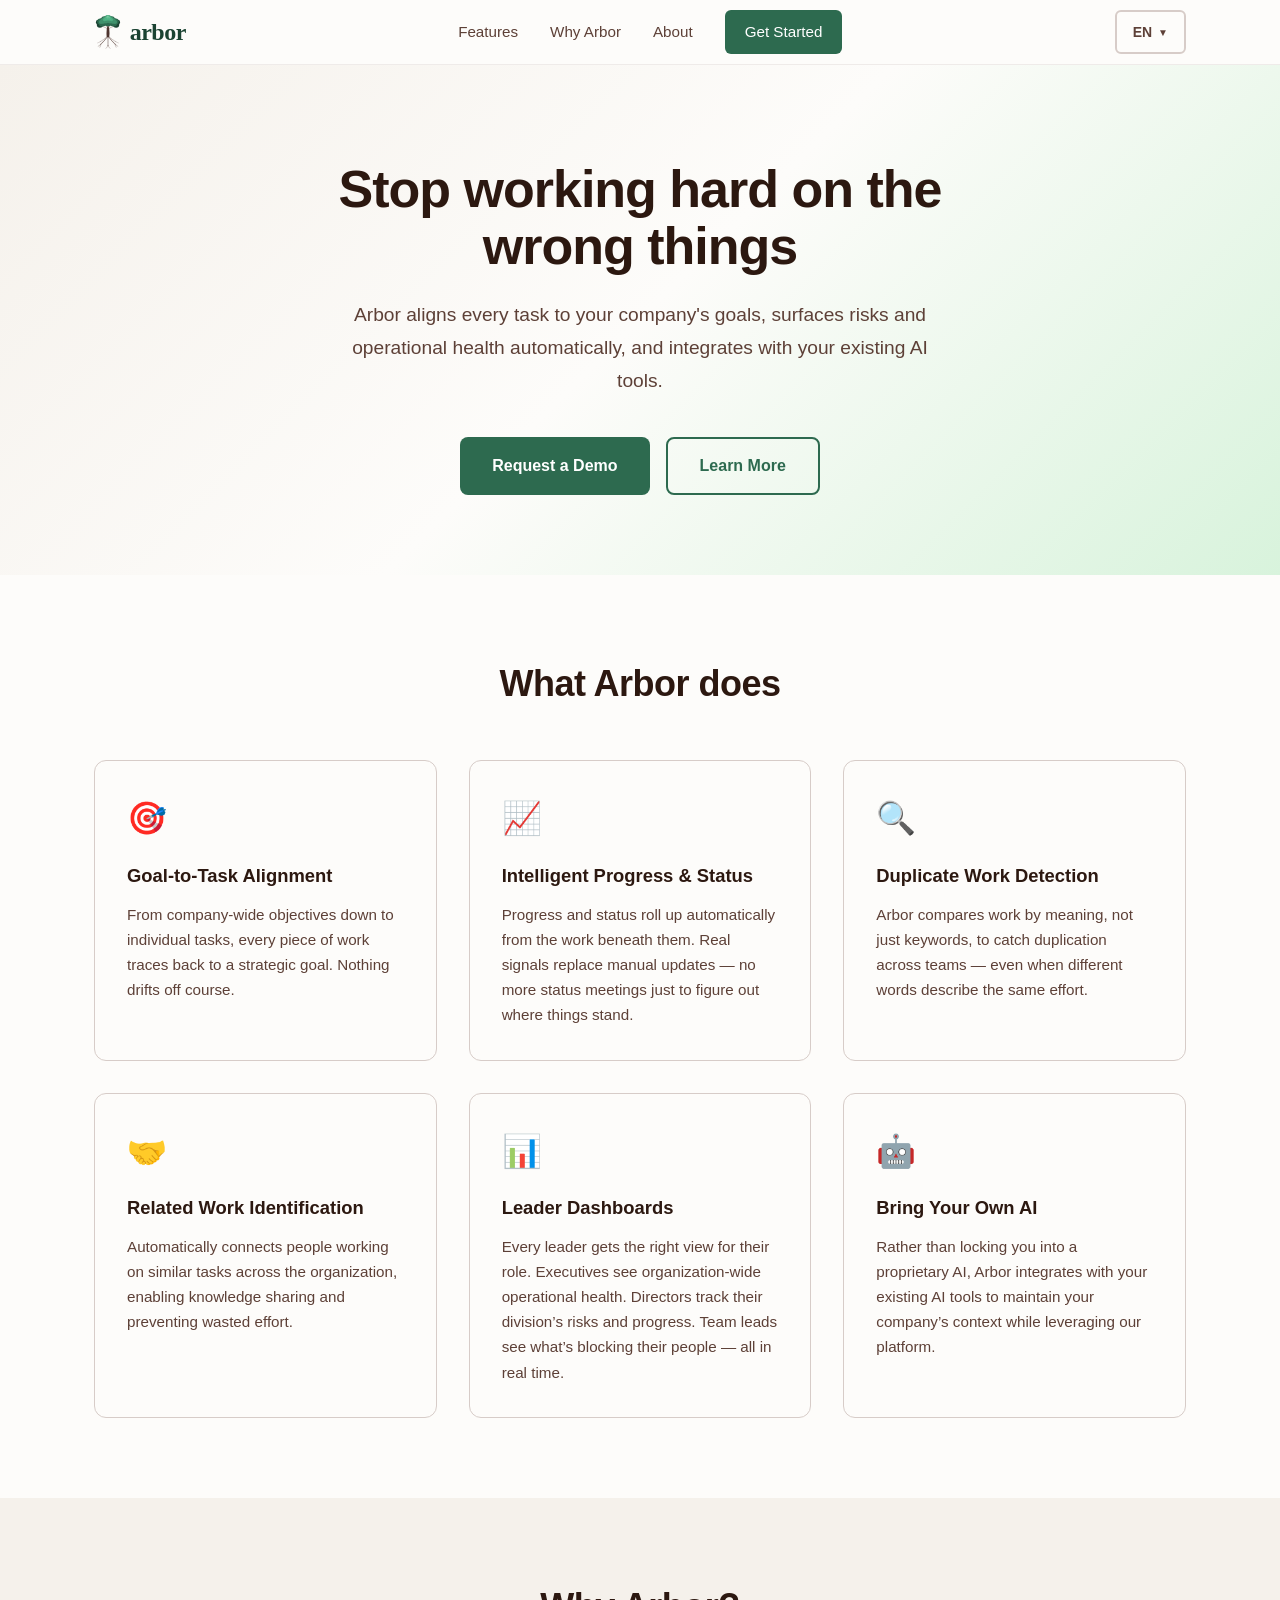
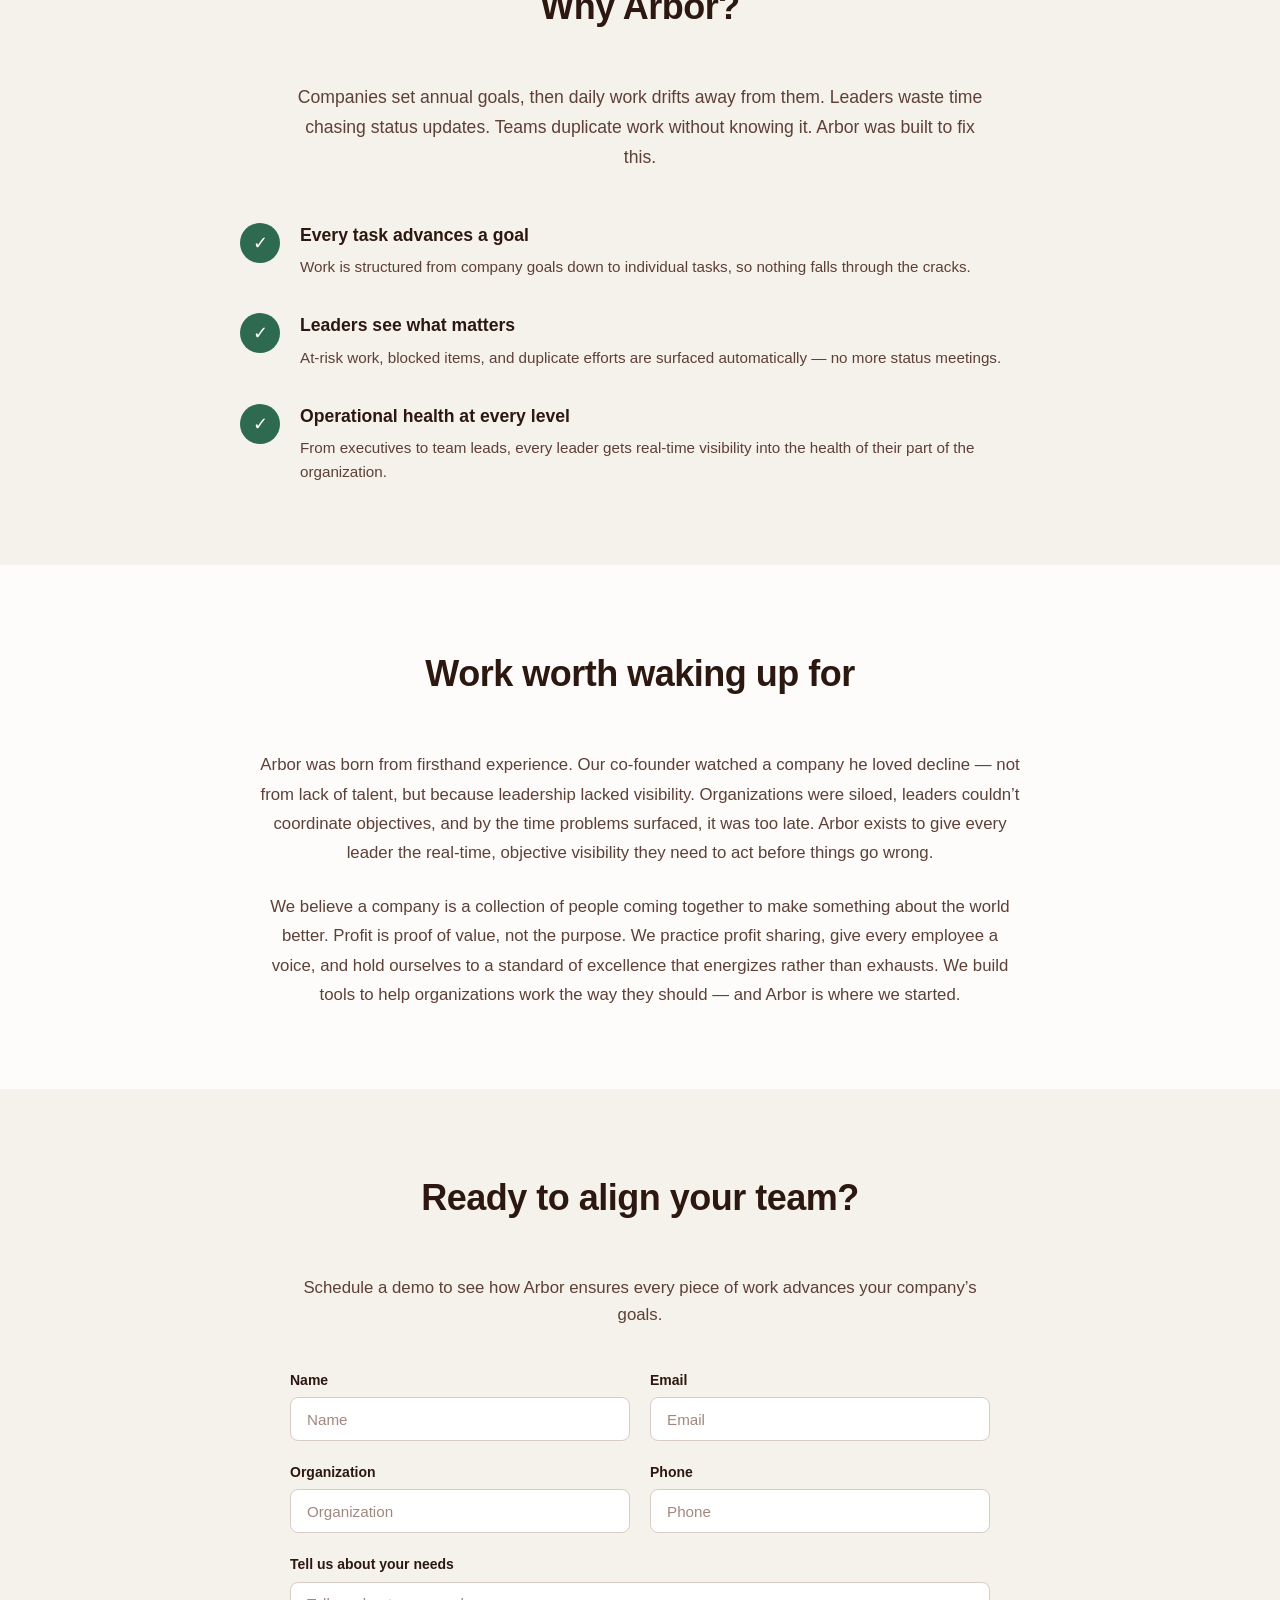
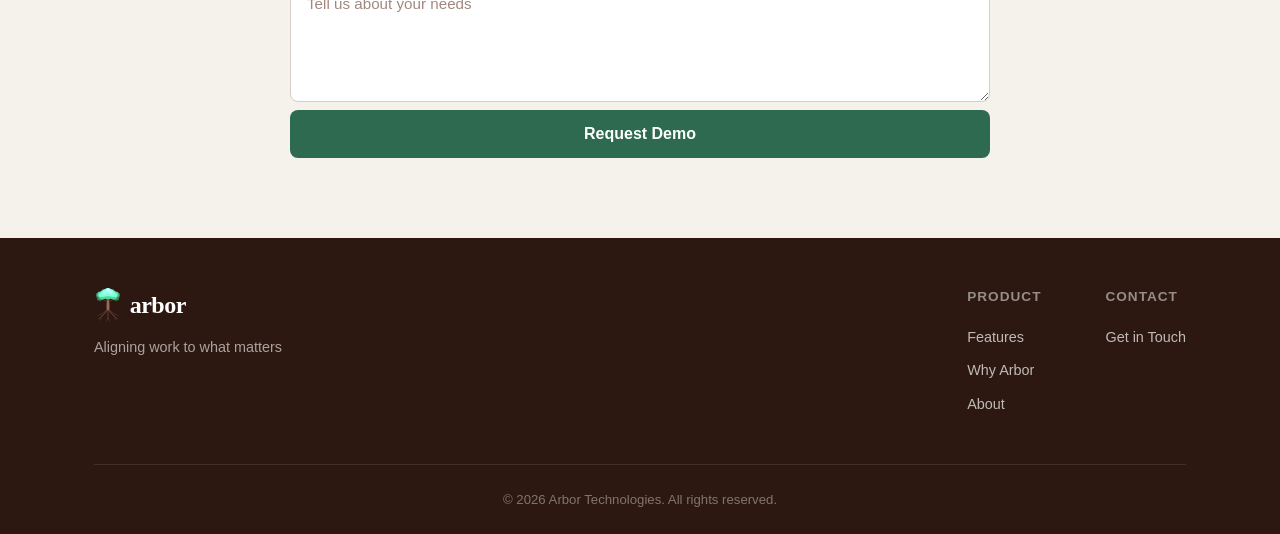
==== index.html @ 5f08824a "Initial Arbor Technologies site (arbortech.io) Single-page marketing site for Arbor (rebranded from " ====
<!DOCTYPE html>
<html lang="en" dir="ltr">
<head>
    <meta charset="UTF-8">
    <meta name="viewport" content="width=device-width, initial-scale=1.0">
    <title>Arbor — Stop working hard on the wrong things</title>
    <meta name="description" content="Arbor aligns every task to your company's goals, surfaces risks and operational health automatically, and integrates with your existing AI tools.">
    <meta name="theme-color" content="#2D6A4F">

    <!-- Open Graph -->
    <meta property="og:title" content="Arbor — Stop working hard on the wrong things">
    <meta property="og:description" content="Arbor aligns every task to your company's goals, surfaces risks and operational health automatically, and integrates with your existing AI tools.">
    <meta property="og:type" content="website">
    <meta property="og:url" content="https://arbortech.io">

    <!-- Favicon -->
    <link rel="icon" type="image/svg+xml" href="favicon.svg">

    <!-- Styles -->
    <link rel="stylesheet" href="styles.css">
</head>
<body>
    <!-- Skip Link -->
    <a class="skip-to-content" href="#main-content">Skip to content</a>

    <!-- Navigation -->
    <header class="navbar" role="banner">
        <div class="container">
            <a href="#" class="logo" aria-label="Arbor home">
                <img src="logo.svg" alt="" class="logo-icon" aria-hidden="true">
                <span class="logo-text">arbor</span>
            </a>

            <nav aria-label="Main navigation">
                <ul class="nav-links" id="nav-links">
                    <li><a href="#features" data-i18n="nav.features">Features</a></li>
                    <li><a href="#why-arbor" data-i18n="nav.whyArbor">Why Arbor</a></li>
                    <li><a href="#about" data-i18n="nav.about">About</a></li>
                    <li><a href="#contact" class="nav-cta" data-i18n="nav.getStarted">Get Started</a></li>
                </ul>
            </nav>

            <div class="language-switcher">
                <button aria-haspopup="true" aria-expanded="false" aria-label="Select language">
                    <span class="current-lang">EN</span>
                    <span class="lang-arrow" aria-hidden="true">&#9660;</span>
                </button>
                <ul class="language-dropdown" role="menu">
                    <li role="none"><button role="menuitem" data-lang="en" class="active">English</button></li>
                    <li role="none"><button role="menuitem" data-lang="ko">&#54620;&#44397;&#50612;</button></li>
                    <li role="none"><button role="menuitem" data-lang="ja">&#26085;&#26412;&#35486;</button></li>
                    <li role="none"><button role="menuitem" data-lang="zh">&#31616;&#20307;&#20013;&#25991;</button></li>
                    <li role="none"><button role="menuitem" data-lang="zh-TW">&#32321;&#39636;&#20013;&#25991;</button></li>
                    <li role="none"><button role="menuitem" data-lang="es">Espa&#241;ol</button></li>
                    <li role="none"><button role="menuitem" data-lang="ar">&#1575;&#1604;&#1593;&#1585;&#1576;&#1610;&#1577;</button></li>
                    <li role="none"><button role="menuitem" data-lang="pt">Portugu&#234;s</button></li>
                </ul>
            </div>
        </div>
    </header>

    <!-- Main Content -->
    <main id="main-content">

        <!-- Hero -->
        <section class="hero">
            <div class="container">
                <div class="hero-content">
                    <h1 data-i18n="hero.title">Stop working hard on the wrong things</h1>
                    <p class="subtitle" data-i18n="hero.subtitle">Arbor aligns every task to your company's goals, surfaces risks and operational health automatically, and integrates with your existing AI tools.</p>
                    <div class="hero-buttons">
                        <a href="#contact" class="btn-primary" data-i18n="hero.requestDemo">Request a Demo</a>
                        <a href="#features" class="btn-secondary" data-i18n="hero.learnMore">Learn More</a>
                    </div>
                </div>
            </div>
        </section>

        <!-- Features -->
        <section class="features" id="features">
            <div class="container">
                <h2 class="section-title" data-i18n="features.title">What Arbor does</h2>
                <div class="features-grid">

                    <div class="feature-card fade-in">
                        <span class="feature-icon" role="img" aria-label="Target">&#127919;</span>
                        <h3 data-i18n="features.card1.title">Goal-to-Task Alignment</h3>
                        <p data-i18n="features.card1.description">From company-wide objectives down to individual tasks, every piece of work traces back to a strategic goal. Nothing drifts off course.</p>
                    </div>

                    <div class="feature-card fade-in">
                        <span class="feature-icon" role="img" aria-label="Chart">&#128200;</span>
                        <h3 data-i18n="features.card2.title">Intelligent Progress & Status</h3>
                        <p data-i18n="features.card2.description">Progress and status roll up automatically from the work beneath them. Real signals replace manual updates &#8212; no more status meetings just to figure out where things stand.</p>
                    </div>

                    <div class="feature-card fade-in">
                        <span class="feature-icon" role="img" aria-label="Magnifying glass">&#128269;</span>
                        <h3 data-i18n="features.card3.title">Duplicate Work Detection</h3>
                        <p data-i18n="features.card3.description">Arbor compares work by meaning, not just keywords, to catch duplication across teams &#8212; even when different words describe the same effort.</p>
                    </div>

                    <div class="feature-card fade-in">
                        <span class="feature-icon" role="img" aria-label="Handshake">&#129309;</span>
                        <h3 data-i18n="features.card4.title">Related Work Identification</h3>
                        <p data-i18n="features.card4.description">Automatically connects people working on similar tasks across the organization, enabling knowledge sharing and preventing wasted effort.</p>
                    </div>

                    <div class="feature-card fade-in">
                        <span class="feature-icon" role="img" aria-label="Dashboard">&#128202;</span>
                        <h3 data-i18n="features.card5.title">Leader Dashboards</h3>
                        <p data-i18n="features.card5.description">Every leader gets the right view for their role. Executives see organization-wide operational health. Directors track their division&#8217;s risks and progress. Team leads see what&#8217;s blocking their people &#8212; all in real time.</p>
                    </div>

                    <div class="feature-card fade-in">
                        <span class="feature-icon" role="img" aria-label="Robot">&#129302;</span>
                        <h3 data-i18n="features.card6.title">Bring Your Own AI</h3>
                        <p data-i18n="features.card6.description">Rather than locking you into a proprietary AI, Arbor integrates with your existing AI tools to maintain your company&#8217;s context while leveraging our platform.</p>
                    </div>

                </div>
            </div>
        </section>

        <!-- Why Arbor -->
        <section class="why-arbor" id="why-arbor">
            <div class="container">
                <h2 class="section-title" data-i18n="whyArbor.title">Why Arbor?</h2>
                <div class="why-arbor-content">
                    <p class="section-description" data-i18n="whyArbor.description">Companies set annual goals, then daily work drifts away from them. Leaders waste time chasing status updates. Teams duplicate work without knowing it. Arbor was built to fix this.</p>

                    <div class="why-items">
                        <div class="why-item fade-in">
                            <div class="why-item-icon" aria-hidden="true">&#10003;</div>
                            <div>
                                <h3 data-i18n="whyArbor.item1.title">Every task advances a goal</h3>
                                <p data-i18n="whyArbor.item1.description">Work is structured from company goals down to individual tasks, so nothing falls through the cracks.</p>
                            </div>
                        </div>

                        <div class="why-item fade-in">
                            <div class="why-item-icon" aria-hidden="true">&#10003;</div>
                            <div>
                                <h3 data-i18n="whyArbor.item2.title">Leaders see what matters</h3>
                                <p data-i18n="whyArbor.item2.description">At-risk work, blocked items, and duplicate efforts are surfaced automatically &#8212; no more status meetings.</p>
                            </div>
                        </div>

                        <div class="why-item fade-in">
                            <div class="why-item-icon" aria-hidden="true">&#10003;</div>
                            <div>
                                <h3 data-i18n="whyArbor.item3.title">Operational health at every level</h3>
                                <p data-i18n="whyArbor.item3.description">From executives to team leads, every leader gets real-time visibility into the health of their part of the organization.</p>
                            </div>
                        </div>
                    </div>
                </div>
            </div>
        </section>

        <!-- About -->
        <section class="about" id="about">
            <div class="container">
                <h2 class="section-title" data-i18n="about.title">Work worth waking up for</h2>
                <div class="about-content">
                    <p data-i18n="about.paragraph1">Arbor was born from firsthand experience. Our co-founder watched a company he loved decline &#8212; not from lack of talent, but because leadership lacked visibility. Organizations were siloed, leaders couldn&#8217;t coordinate objectives, and by the time problems surfaced, it was too late. Arbor exists to give every leader the real-time, objective visibility they need to act before things go wrong.</p>
                    <p data-i18n="about.paragraph2">We believe a company is a collection of people coming together to make something about the world better. Profit is proof of value, not the purpose. We practice profit sharing, give every employee a voice, and hold ourselves to a standard of excellence that energizes rather than exhausts. We build tools to help organizations work the way they should &#8212; and Arbor is where we started.</p>
                </div>
            </div>
        </section>

        <!-- Contact -->
        <section class="contact" id="contact">
            <div class="container">
                <div class="contact-wrapper">
                    <h2 class="section-title" data-i18n="contact.title">Ready to align your team?</h2>
                    <p class="section-description" data-i18n="contact.description">Schedule a demo to see how Arbor ensures every piece of work advances your company's goals.</p>

                    <form class="contact-form" id="contactForm" action="https://formspree.io/f/mzzknvgr" method="POST">
                        <div class="form-row">
                            <div class="form-group">
                                <label for="contact-name" data-i18n="contact.form.name">Name</label>
                                <input type="text" id="contact-name" name="name" required data-i18n-placeholder="contact.form.name">
                            </div>
                            <div class="form-group">
                                <label for="contact-email" data-i18n="contact.form.email">Email</label>
                                <input type="email" id="contact-email" name="email" required data-i18n-placeholder="contact.form.email">
                            </div>
                        </div>
                        <div class="form-row">
                            <div class="form-group">
                                <label for="contact-organization" data-i18n="contact.form.organization">Organization</label>
                                <input type="text" id="contact-organization" name="organization" required data-i18n-placeholder="contact.form.organization">
                            </div>
                            <div class="form-group">
                                <label for="contact-phone" data-i18n="contact.form.phone">Phone</label>
                                <input type="tel" id="contact-phone" name="phone" data-i18n-placeholder="contact.form.phone">
                            </div>
                        </div>
                        <div class="form-group full-width">
                            <label for="contact-message" data-i18n="contact.form.message">Tell us about your needs</label>
                            <textarea id="contact-message" name="message" rows="4" data-i18n-placeholder="contact.form.message"></textarea>
                        </div>
                        <button type="submit" class="btn-primary" data-i18n="contact.form.submit">Request Demo</button>
                    </form>

                    <div id="formStatus" class="sr-only" aria-live="polite" aria-atomic="true"></div>
                </div>
            </div>
        </section>

    </main>

    <!-- Footer -->
    <footer class="footer" role="contentinfo">
        <div class="container">
            <div class="footer-content">
                <div class="footer-brand">
                    <a href="#" class="logo" aria-label="Arbor home">
                        <img src="logo.svg" alt="" class="logo-icon" aria-hidden="true">
                        <span class="logo-text">arbor</span>
                    </a>
                    <p class="footer-tagline" data-i18n="footer.tagline">Aligning work to what matters</p>
                </div>
                <div class="footer-links">
                    <div class="footer-col">
                        <h4 data-i18n="footer.product">Product</h4>
                        <ul>
                            <li><a href="#features" data-i18n="nav.features">Features</a></li>
                            <li><a href="#why-arbor" data-i18n="nav.whyArbor">Why Arbor</a></li>
                            <li><a href="#about" data-i18n="nav.about">About</a></li>
                        </ul>
                    </div>
                    <div class="footer-col">
                        <h4 data-i18n="footer.contact">Contact</h4>
                        <ul>
                            <li><a href="#contact" data-i18n="footer.getInTouch">Get in Touch</a></li>
                        </ul>
                    </div>
                </div>
            </div>
            <div class="footer-bottom">
                <p class="footer-copyright" data-i18n="footer.copyright">&copy; 2026 Arbor Technologies. All rights reserved.</p>
            </div>
        </div>
    </footer>

    <script src="translations.js"></script>
    <script src="script.js"></script>
</body>
</html>
---- styles.css ----
/* ===== DESIGN TOKENS ===== */
:root {
    /* Forest Greens */
    --primary: #2D6A4F;
    --primary-dark: #1B4332;
    --primary-light: #40916C;
    --accent-green: #52B788;
    --light-green: #B7E4C7;
    --pale-green: #D8F3DC;

    /* Walnut/Bark Browns */
    --bark-dark: #2C1810;
    --bark: #3E2723;
    --bark-medium: #5D4037;
    --bark-light: #8D6E63;
    --bark-pale: #A1887F;

    /* Light Theme Backgrounds */
    --bg-white: #FDFCFA;
    --bg-cream: #F5F1EB;
    --bg-light: #FAF8F5;
    --bg-section: #F0EDE8;

    /* Text */
    --text-primary: #2C1810;
    --text-secondary: #5D4037;
    --text-tertiary: #8D6E63;

    /* Borders */
    --border: #D7CCC8;
    --border-light: #EFEBE9;

    /* Shadows */
    --shadow-sm: 0 1px 3px rgba(44, 24, 16, 0.08);
    --shadow-md: 0 4px 12px rgba(44, 24, 16, 0.1);
    --shadow-lg: 0 8px 24px rgba(44, 24, 16, 0.12);

    /* Typography */
    --font-sans: -apple-system, BlinkMacSystemFont, 'Segoe UI', 'Roboto', 'Oxygen', 'Ubuntu', 'Cantarell', sans-serif;
    --font-serif: Georgia, 'Times New Roman', serif;

    /* Spacing */
    --section-padding: 5rem 0;
    --container-width: 1140px;
}

/* ===== RESET & BASE ===== */
*, *::before, *::after {
    margin: 0;
    padding: 0;
    box-sizing: border-box;
}

html {
    scroll-behavior: smooth;
    font-size: 16px;
}

body {
    font-family: var(--font-sans);
    color: var(--text-primary);
    background-color: var(--bg-white);
    line-height: 1.6;
    -webkit-font-smoothing: antialiased;
    -moz-osx-font-smoothing: grayscale;
}

img {
    max-width: 100%;
    height: auto;
    display: block;
}

a {
    color: var(--primary);
    text-decoration: none;
    transition: color 0.2s ease;
}

a:hover {
    color: var(--primary-dark);
}

/* ===== ACCESSIBILITY ===== */
.skip-to-content {
    position: absolute;
    top: -100px;
    left: 0;
    background: var(--primary);
    color: #fff;
    padding: 0.75rem 1.5rem;
    z-index: 10000;
    font-weight: 600;
    border-radius: 0 0 8px 0;
    transition: top 0.2s ease;
}

.skip-to-content:focus {
    top: 0;
    color: #fff;
}

.sr-only {
    position: absolute;
    width: 1px;
    height: 1px;
    padding: 0;
    margin: -1px;
    overflow: hidden;
    clip: rect(0, 0, 0, 0);
    white-space: nowrap;
    border-width: 0;
}

*:focus-visible {
    outline: 3px solid var(--primary);
    outline-offset: 2px;
}

/* ===== LAYOUT ===== */
.container {
    max-width: var(--container-width);
    margin: 0 auto;
    padding: 0 1.5rem;
}

/* ===== NAVBAR ===== */
.navbar {
    position: sticky;
    top: 0;
    z-index: 1000;
    background: var(--bg-white);
    border-bottom: 1px solid var(--border-light);
    transition: box-shadow 0.3s ease;
}

.navbar.scrolled {
    box-shadow: var(--shadow-md);
}

.navbar .container {
    display: flex;
    align-items: center;
    justify-content: space-between;
    height: 4rem;
}

.logo {
    display: flex;
    align-items: center;
    gap: 0.5rem;
    text-decoration: none;
    color: var(--text-primary);
}

.logo-icon {
    height: 2.25rem;
    width: auto;
}

.logo-text {
    font-family: var(--font-serif);
    font-size: 1.5rem;
    font-weight: 700;
    color: var(--primary-dark);
    letter-spacing: -0.5px;
}

.nav-links {
    display: flex;
    align-items: center;
    gap: 2rem;
    list-style: none;
}

.nav-links a {
    color: var(--text-secondary);
    font-size: 0.95rem;
    font-weight: 500;
    transition: color 0.2s ease;
    white-space: nowrap;
}

.nav-links a:hover {
    color: var(--primary);
}

.nav-cta {
    background: var(--primary);
    color: #fff !important;
    padding: 0.5rem 1.25rem;
    border-radius: 6px;
    min-height: 44px;
    display: inline-flex;
    align-items: center;
    transition: background 0.2s ease, transform 0.2s ease !important;
}

.nav-cta:hover {
    background: var(--primary-dark) !important;
    color: #fff !important;
    transform: translateY(-1px);
}

/* Language Switcher */
.language-switcher {
    position: relative;
}

.language-switcher button {
    background: transparent;
    border: 2px solid var(--border);
    border-radius: 6px;
    padding: 0.5rem 1rem;
    font-size: 0.875rem;
    font-weight: 600;
    color: var(--text-secondary);
    cursor: pointer;
    min-height: 44px;
    min-width: 44px;
    display: flex;
    align-items: center;
    gap: 0.375rem;
    transition: border-color 0.2s ease, background 0.2s ease;
    font-family: var(--font-sans);
}

.language-switcher button:hover {
    border-color: var(--primary);
    background: var(--bg-light);
}

.lang-arrow {
    font-size: 0.625rem;
    transition: transform 0.2s ease;
}

.language-switcher.open .lang-arrow {
    transform: rotate(180deg);
}

.language-dropdown {
    position: absolute;
    top: calc(100% + 0.5rem);
    right: 0;
    background: var(--bg-white);
    border: 1px solid var(--border);
    border-radius: 8px;
    box-shadow: var(--shadow-lg);
    list-style: none;
    min-width: 180px;
    opacity: 0;
    visibility: hidden;
    transform: translateY(-8px);
    transition: opacity 0.2s ease, visibility 0.2s ease, transform 0.2s ease;
    overflow: hidden;
}

.language-switcher.open .language-dropdown {
    opacity: 1;
    visibility: visible;
    transform: translateY(0);
}

.language-dropdown li {
    list-style: none;
}

.language-dropdown button {
    width: 100%;
    background: none;
    border: none;
    padding: 0.625rem 1rem;
    text-align: left;
    font-size: 0.875rem;
    color: var(--text-secondary);
    cursor: pointer;
    transition: background 0.15s ease;
    min-height: 44px;
    font-family: var(--font-sans);
}

.language-dropdown button:hover,
.language-dropdown button:focus-visible {
    background: var(--bg-cream);
}

.language-dropdown button.active {
    color: var(--primary);
    font-weight: 600;
    background: var(--pale-green);
}

/* ===== HERO ===== */
.hero {
    background: linear-gradient(135deg, var(--bg-cream) 0%, var(--bg-white) 50%, var(--pale-green) 100%);
    padding: 6rem 0 5rem;
    text-align: center;
}

.hero-content {
    max-width: 720px;
    margin: 0 auto;
}

.hero h1 {
    font-size: 3.25rem;
    font-weight: 800;
    line-height: 1.1;
    color: var(--bark-dark);
    margin-bottom: 1.5rem;
    letter-spacing: -1px;
}

.hero .subtitle {
    font-size: 1.2rem;
    color: var(--text-secondary);
    line-height: 1.7;
    margin-bottom: 2.5rem;
    max-width: 600px;
    margin-left: auto;
    margin-right: auto;
}

.hero-buttons {
    display: flex;
    gap: 1rem;
    justify-content: center;
    flex-wrap: wrap;
}

.btn-primary {
    display: inline-flex;
    align-items: center;
    justify-content: center;
    background: var(--primary);
    color: #fff;
    padding: 0.875rem 2rem;
    border-radius: 8px;
    font-size: 1rem;
    font-weight: 600;
    min-height: 48px;
    border: none;
    cursor: pointer;
    transition: background 0.2s ease, transform 0.2s ease, box-shadow 0.2s ease;
    text-decoration: none;
}

.btn-primary:hover {
    background: var(--primary-dark);
    color: #fff;
    transform: translateY(-2px);
    box-shadow: var(--shadow-md);
}

.btn-secondary {
    display: inline-flex;
    align-items: center;
    justify-content: center;
    background: transparent;
    color: var(--primary);
    padding: 0.875rem 2rem;
    border-radius: 8px;
    font-size: 1rem;
    font-weight: 600;
    min-height: 48px;
    border: 2px solid var(--primary);
    cursor: pointer;
    transition: background 0.2s ease, transform 0.2s ease;
    text-decoration: none;
}

.btn-secondary:hover {
    background: var(--pale-green);
    transform: translateY(-2px);
    color: var(--primary-dark);
}

/* ===== FEATURES ===== */
.features {
    padding: var(--section-padding);
    background: var(--bg-white);
}

.section-title {
    text-align: center;
    font-size: 2.25rem;
    font-weight: 700;
    color: var(--bark-dark);
    margin-bottom: 3rem;
    letter-spacing: -0.5px;
}

.features-grid {
    display: grid;
    grid-template-columns: repeat(3, 1fr);
    gap: 2rem;
}

.feature-card {
    background: var(--bg-white);
    border: 1px solid var(--border);
    border-radius: 12px;
    padding: 2rem;
    transition: transform 0.2s ease, box-shadow 0.2s ease, border-color 0.2s ease;
}

.feature-card:hover {
    transform: translateY(-4px);
    box-shadow: var(--shadow-lg);
    border-color: var(--accent-green);
}

.feature-icon {
    font-size: 2rem;
    margin-bottom: 1rem;
    display: block;
}

.feature-card h3 {
    font-size: 1.15rem;
    font-weight: 700;
    color: var(--bark-dark);
    margin-bottom: 0.75rem;
}

.feature-card p {
    font-size: 0.95rem;
    color: var(--text-secondary);
    line-height: 1.65;
}

/* ===== WHY ARBOR ===== */
.why-arbor {
    padding: var(--section-padding);
    background: var(--bg-cream);
}

.why-arbor-content {
    max-width: 800px;
    margin: 0 auto;
}

.why-arbor .section-description {
    text-align: center;
    font-size: 1.1rem;
    color: var(--text-secondary);
    line-height: 1.7;
    margin-bottom: 3rem;
    max-width: 700px;
    margin-left: auto;
    margin-right: auto;
}

.why-items {
    display: flex;
    flex-direction: column;
    gap: 2rem;
}

.why-item {
    display: flex;
    gap: 1.25rem;
    align-items: flex-start;
}

.why-item-icon {
    flex-shrink: 0;
    width: 2.5rem;
    height: 2.5rem;
    background: var(--primary);
    border-radius: 50%;
    display: flex;
    align-items: center;
    justify-content: center;
    color: #fff;
    font-size: 1.1rem;
    margin-top: 0.125rem;
}

.why-item h3 {
    font-size: 1.1rem;
    font-weight: 700;
    color: var(--bark-dark);
    margin-bottom: 0.375rem;
}

.why-item p {
    font-size: 0.95rem;
    color: var(--text-secondary);
    line-height: 1.6;
}

/* ===== ABOUT ===== */
.about {
    padding: var(--section-padding);
    background: var(--bg-white);
}

.about-content {
    max-width: 760px;
    margin: 0 auto;
    text-align: center;
}

.about-content p {
    font-size: 1.05rem;
    color: var(--text-secondary);
    line-height: 1.75;
    margin-bottom: 1.5rem;
}

.about-content p:last-child {
    margin-bottom: 0;
}

/* ===== CONTACT ===== */
.contact {
    padding: var(--section-padding);
    background: var(--bg-cream);
}

.contact-wrapper {
    max-width: 700px;
    margin: 0 auto;
    text-align: center;
}

.contact .section-description {
    font-size: 1.05rem;
    color: var(--text-secondary);
    margin-bottom: 2.5rem;
    line-height: 1.6;
}

.contact-form {
    text-align: left;
}

.form-row {
    display: grid;
    grid-template-columns: 1fr 1fr;
    gap: 1.25rem;
    margin-bottom: 1.25rem;
}

.form-group {
    display: flex;
    flex-direction: column;
}

.form-group.full-width {
    grid-column: 1 / -1;
}

.form-group label {
    font-size: 0.875rem;
    font-weight: 600;
    color: var(--text-primary);
    margin-bottom: 0.375rem;
}

.form-group input,
.form-group textarea {
    padding: 0.75rem 1rem;
    border: 1px solid var(--border);
    border-radius: 8px;
    font-size: 0.95rem;
    color: var(--text-primary);
    background: #fff;
    transition: border-color 0.2s ease, box-shadow 0.2s ease;
    font-family: var(--font-sans);
    min-height: 44px;
}

.form-group input:focus,
.form-group textarea:focus {
    border-color: var(--primary);
    box-shadow: 0 0 0 3px rgba(45, 106, 79, 0.1);
    outline: none;
}

.form-group textarea {
    resize: vertical;
    min-height: 120px;
}

.form-group input::placeholder,
.form-group textarea::placeholder {
    color: var(--bark-pale);
}

.contact-form .btn-primary {
    width: 100%;
    margin-top: 0.5rem;
    font-size: 1rem;
}

.contact-form .btn-primary.success {
    background: var(--accent-green);
}

.contact-form .btn-primary.error {
    background: #C62828;
}

/* ===== FOOTER ===== */
.footer {
    background: var(--bark-dark);
    color: rgba(255, 255, 255, 0.85);
    padding: 3rem 0 1.5rem;
}

.footer-content {
    display: grid;
    grid-template-columns: 2fr 3fr;
    gap: 3rem;
    margin-bottom: 2.5rem;
}

.footer-brand .logo {
    margin-bottom: 0.75rem;
}

.footer-brand .logo-text {
    color: #fff;
}

.footer-brand .logo-icon {
    filter: brightness(2);
}

.footer-tagline {
    font-size: 0.9rem;
    color: rgba(255, 255, 255, 0.6);
}

.footer-links {
    display: flex;
    gap: 4rem;
    justify-content: flex-end;
}

.footer-col h4 {
    font-size: 0.85rem;
    font-weight: 700;
    color: rgba(255, 255, 255, 0.5);
    text-transform: uppercase;
    letter-spacing: 1px;
    margin-bottom: 1rem;
}

.footer-col ul {
    list-style: none;
}

.footer-col li {
    margin-bottom: 0.5rem;
}

.footer-col a {
    color: rgba(255, 255, 255, 0.7);
    font-size: 0.9rem;
    transition: color 0.2s ease;
}

.footer-col a:hover {
    color: #fff;
}

.footer-bottom {
    border-top: 1px solid rgba(255, 255, 255, 0.1);
    padding-top: 1.5rem;
    text-align: center;
}

.footer-copyright {
    font-size: 0.825rem;
    color: rgba(255, 255, 255, 0.4);
}

/* ===== MOBILE MENU ===== */
.mobile-menu-toggle {
    display: none;
    background: none;
    border: none;
    font-size: 1.5rem;
    color: var(--text-primary);
    cursor: pointer;
    min-height: 44px;
    min-width: 44px;
    align-items: center;
    justify-content: center;
    padding: 0;
}

/* ===== RTL SUPPORT ===== */
[dir="rtl"] {
    direction: rtl;
    text-align: right;
}

[dir="rtl"] .navbar .container {
    flex-direction: row-reverse;
}

[dir="rtl"] .nav-links {
    flex-direction: row-reverse;
}

[dir="rtl"] .hero-buttons {
    flex-direction: row-reverse;
}

[dir="rtl"] .why-item {
    flex-direction: row-reverse;
    text-align: right;
}

[dir="rtl"] .footer-content {
    direction: rtl;
}

[dir="rtl"] .footer-links {
    flex-direction: row-reverse;
    justify-content: flex-start;
}

[dir="rtl"] .language-dropdown {
    right: auto;
    left: 0;
}

[dir="rtl"] .language-dropdown button {
    text-align: right;
}

/* ===== ANIMATIONS ===== */
.fade-in {
    opacity: 0;
    transform: translateY(30px);
    transition: opacity 0.6s ease, transform 0.6s ease;
}

.fade-in.visible {
    opacity: 1;
    transform: translateY(0);
}

/* ===== RESPONSIVE ===== */
@media (max-width: 968px) {
    .hero h1 {
        font-size: 2.5rem;
    }

    .features-grid {
        grid-template-columns: repeat(2, 1fr);
    }

    .footer-content {
        grid-template-columns: 1fr;
        gap: 2rem;
    }

    .footer-links {
        justify-content: flex-start;
    }
}

@media (max-width: 768px) {
    :root {
        --section-padding: 3.5rem 0;
    }

    .section-title {
        font-size: 1.875rem;
    }

    .hero {
        padding: 4rem 0 3.5rem;
    }

    .hero h1 {
        font-size: 2.25rem;
    }

    .hero .subtitle {
        font-size: 1.05rem;
    }

    .form-row {
        grid-template-columns: 1fr;
    }
}

@media (max-width: 640px) {
    .navbar .container {
        height: 3.5rem;
    }

    .nav-links {
        display: none;
        flex-direction: column;
        position: absolute;
        top: 100%;
        left: 0;
        right: 0;
        background: var(--bg-white);
        border-bottom: 1px solid var(--border);
        padding: 1rem;
        box-shadow: var(--shadow-md);
        gap: 0;
    }

    .nav-links.mobile-visible {
        display: flex;
    }

    .nav-links li {
        width: 100%;
    }

    .nav-links a {
        display: block;
        padding: 0.75rem 1rem;
        border-radius: 6px;
    }

    .nav-links a:hover {
        background: var(--bg-cream);
    }

    .nav-cta {
        text-align: center;
        justify-content: center;
        margin-top: 0.5rem;
    }

    .mobile-menu-toggle {
        display: flex;
    }

    .hero h1 {
        font-size: 2rem;
    }

    .hero {
        padding: 3rem 0 2.5rem;
    }

    .features-grid {
        grid-template-columns: 1fr;
    }

    .footer-links {
        flex-direction: column;
        gap: 2rem;
    }
}

/* ===== REDUCED MOTION ===== */
@media (prefers-reduced-motion: reduce) {
    *, *::before, *::after {
        animation-duration: 0.01ms !important;
        animation-iteration-count: 1 !important;
        transition-duration: 0.01ms !important;
        scroll-behavior: auto !important;
    }

    .fade-in {
        opacity: 1;
        transform: none;
    }
}
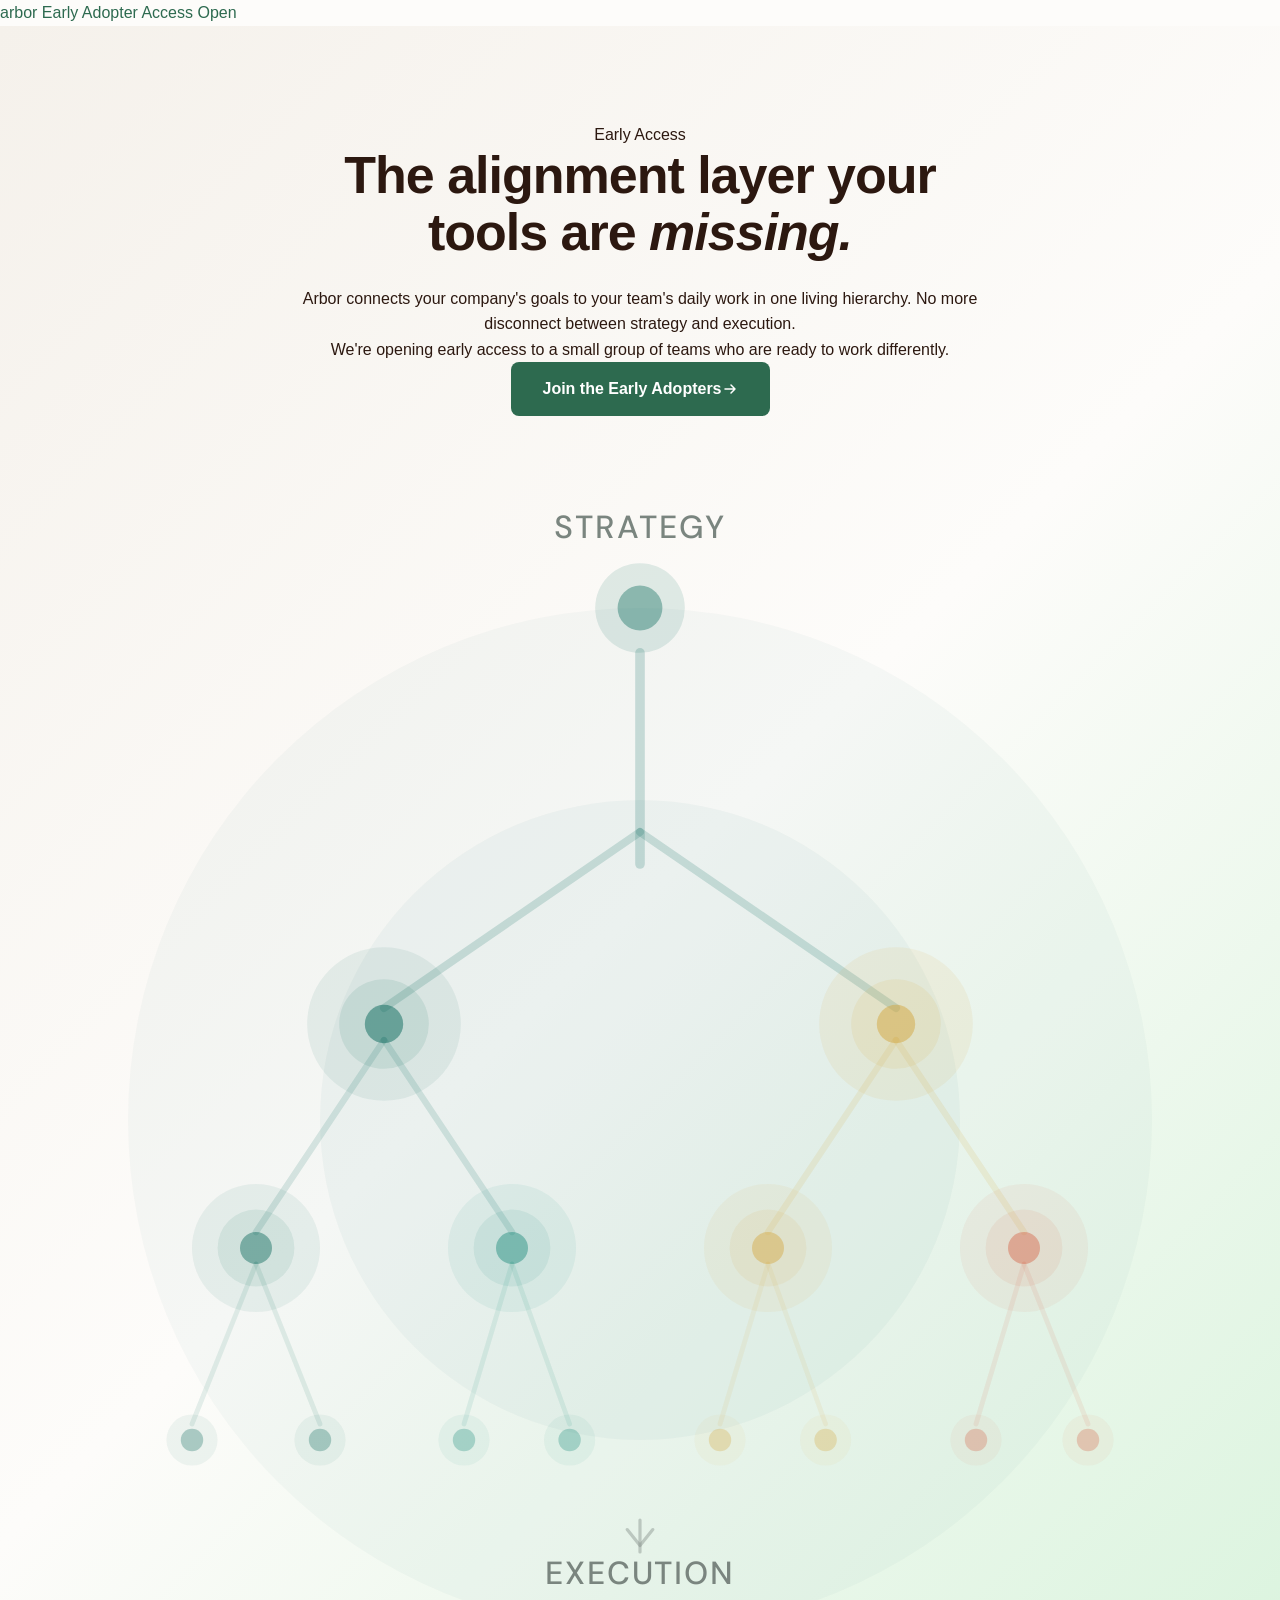
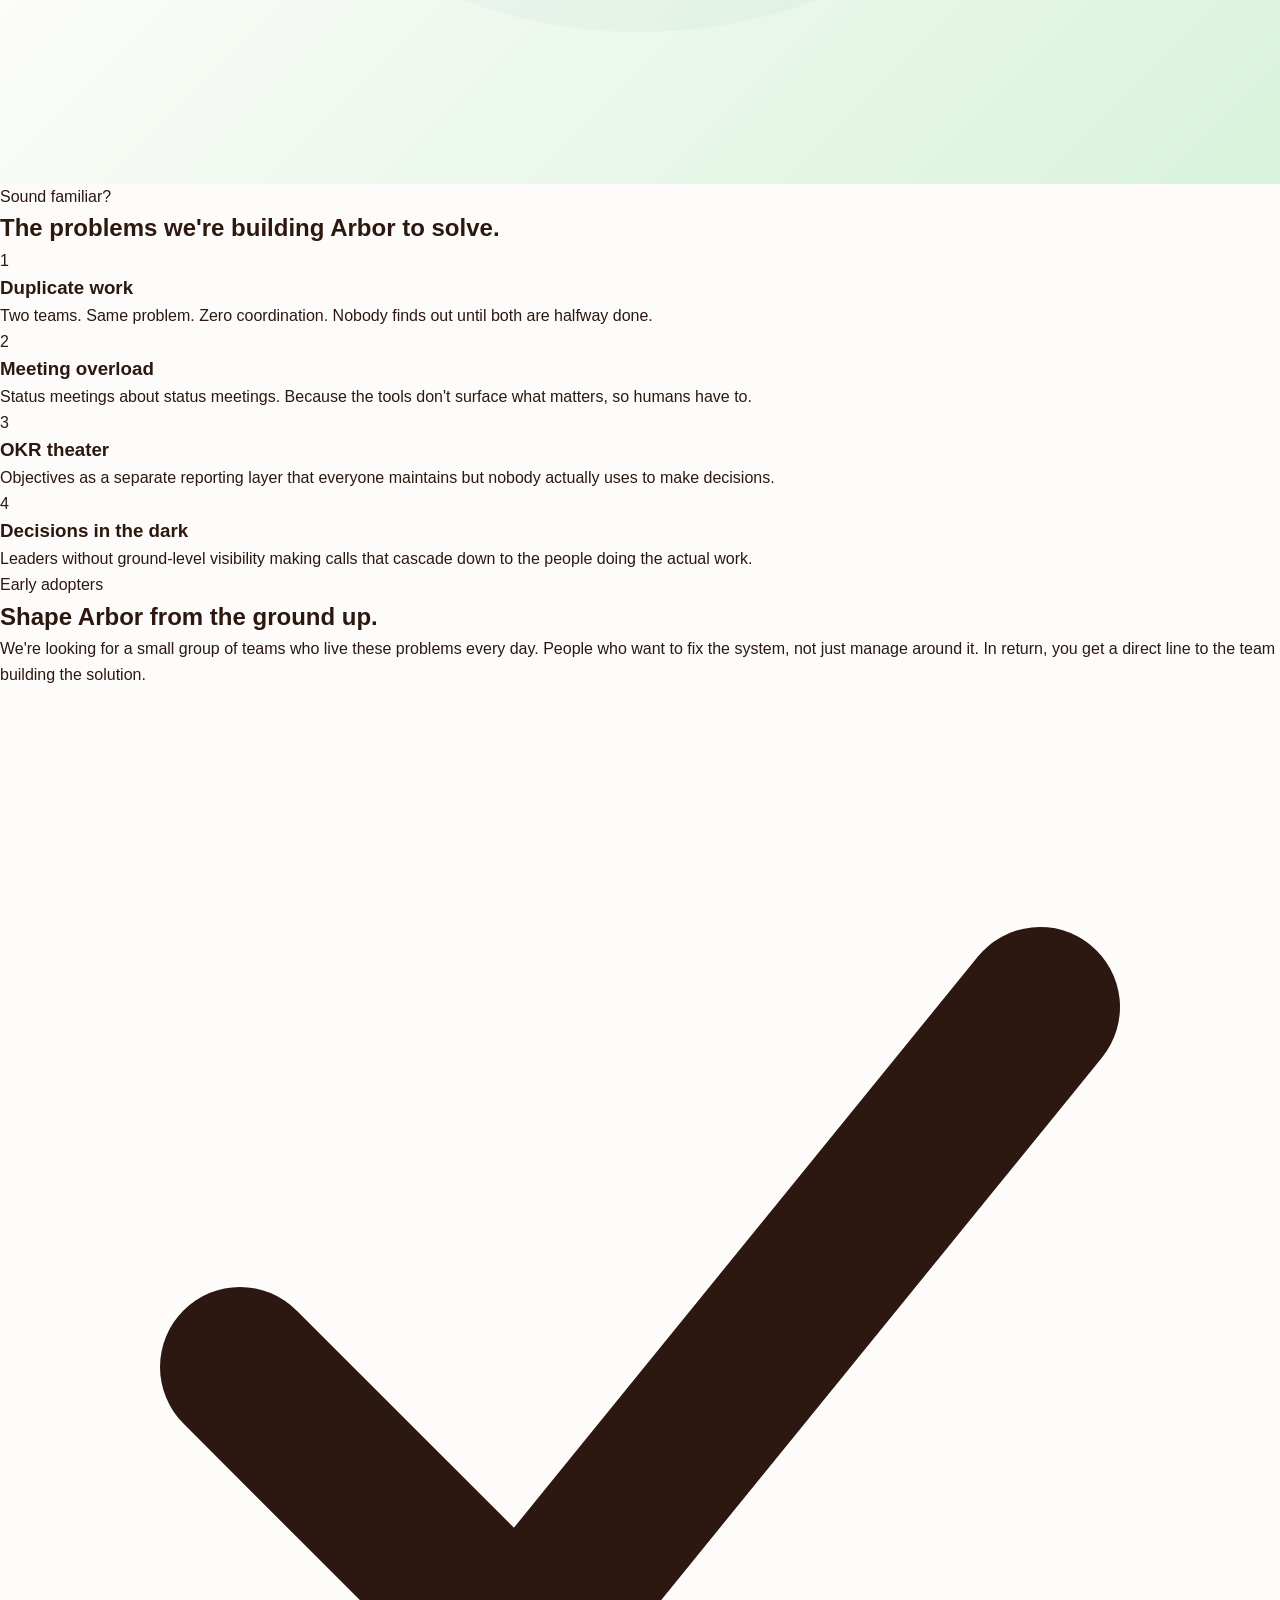
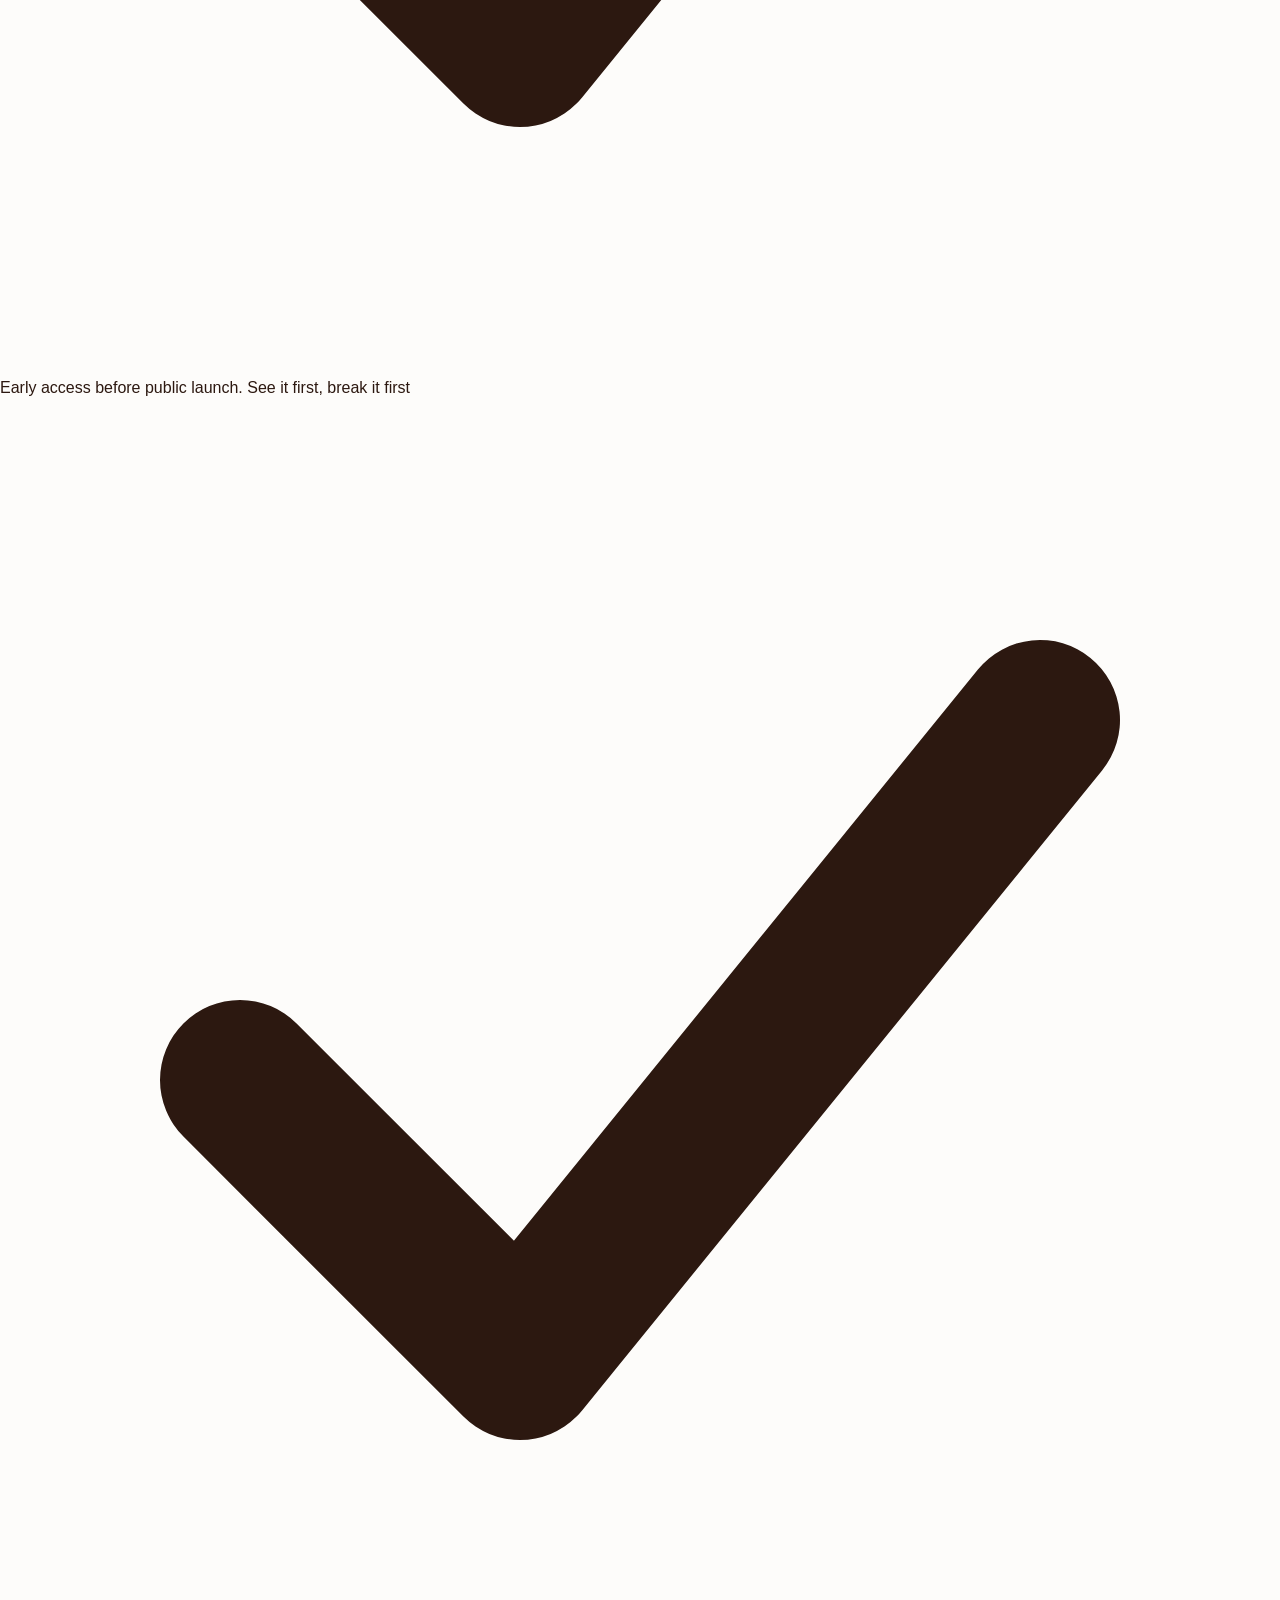
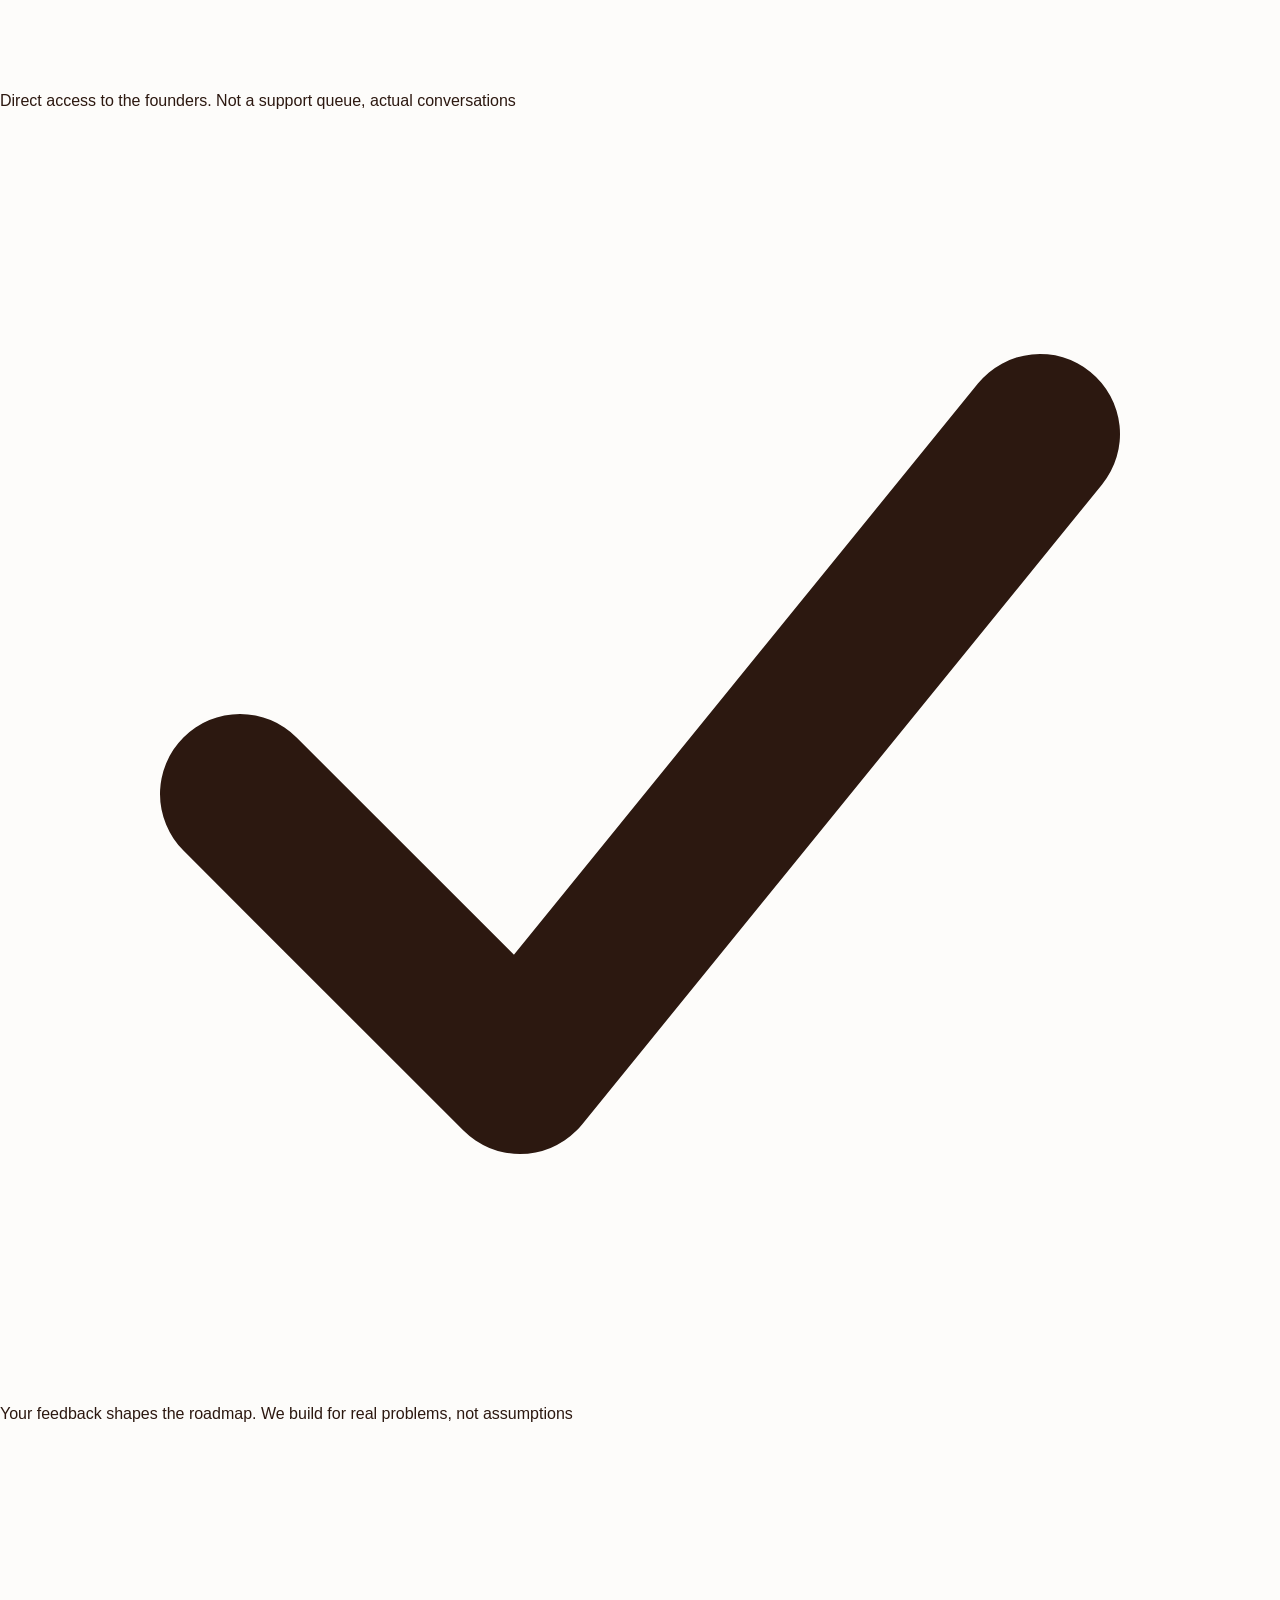
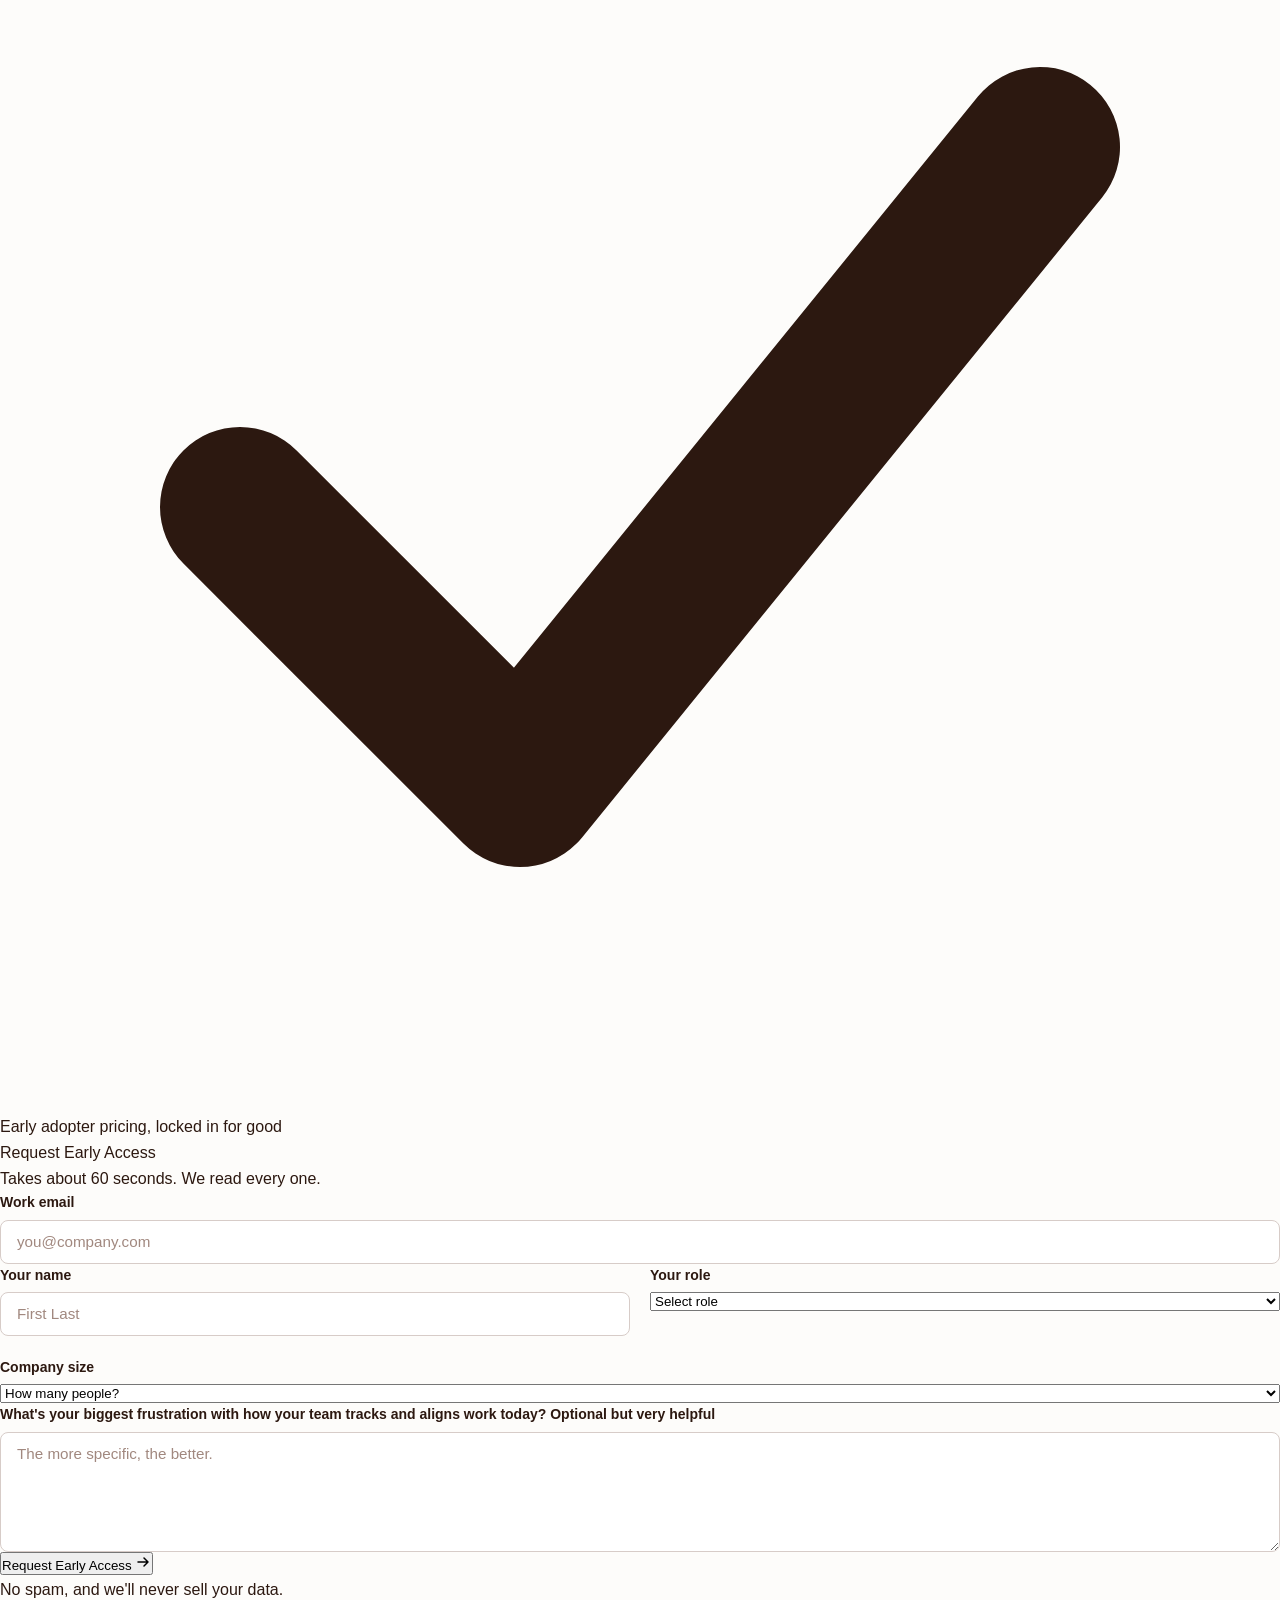
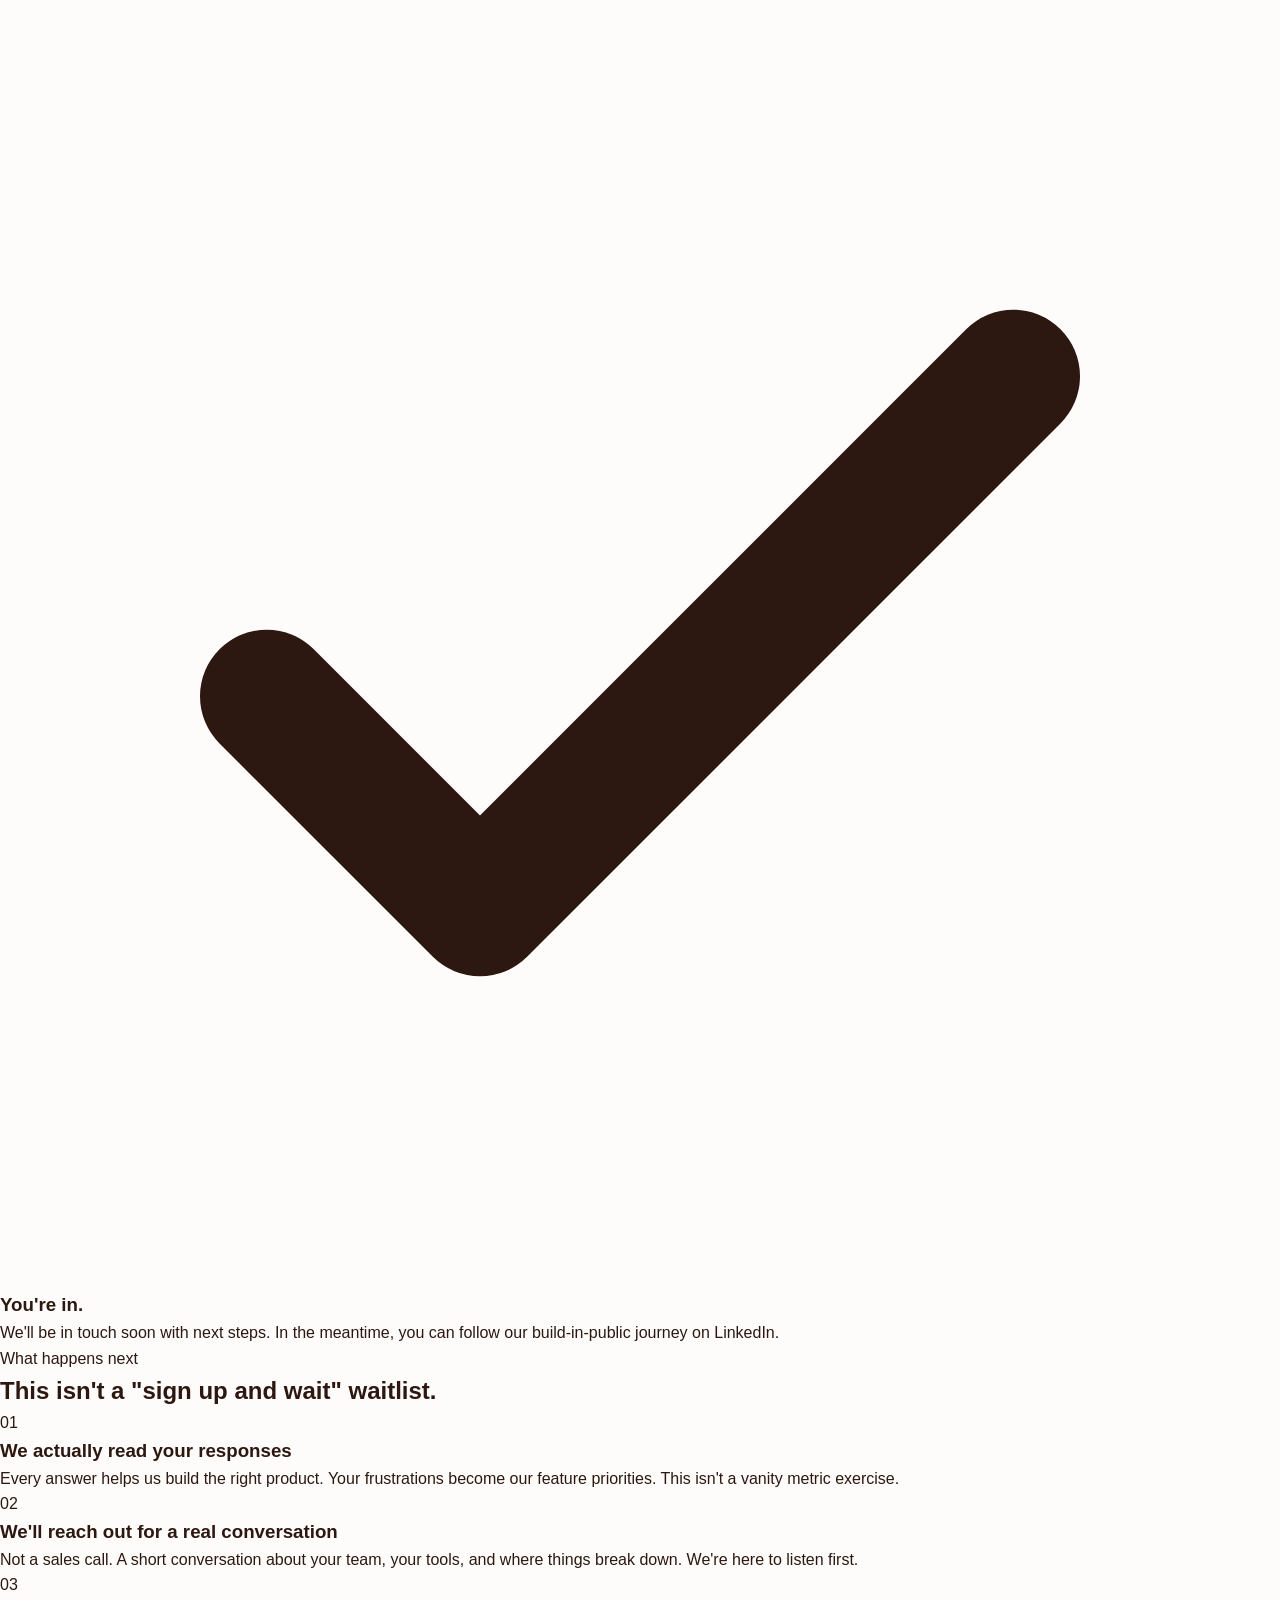
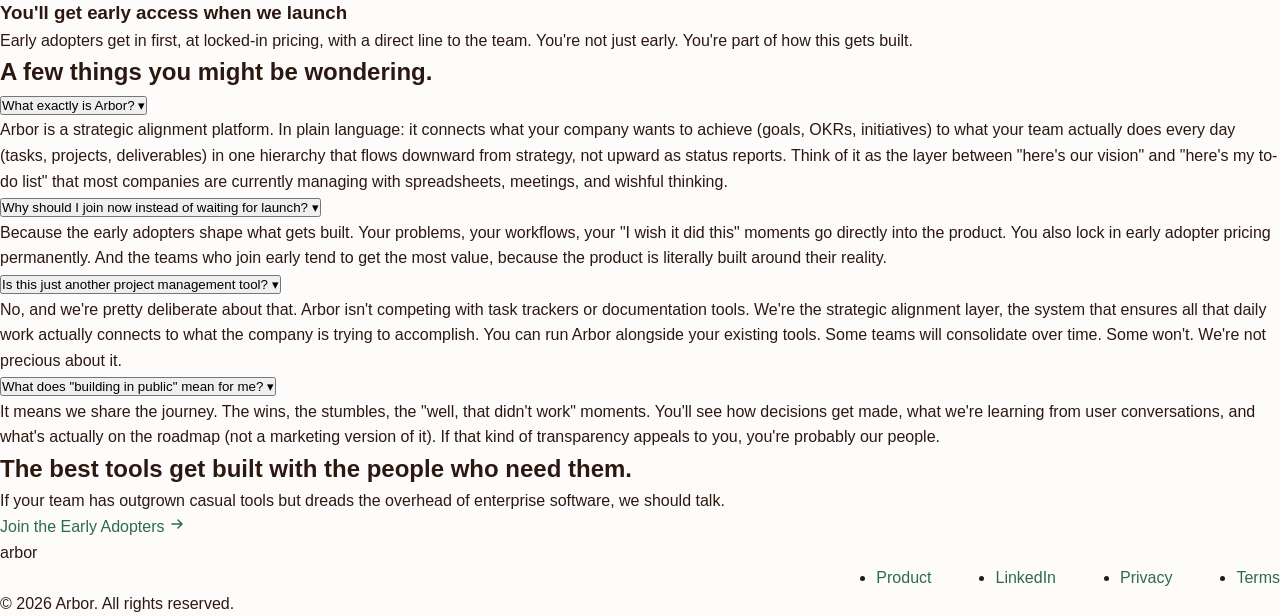
==== commit 94c5c8da: "Update index.html Updated the current homepage to the waitlist version" ====
--- a/index.html
+++ b/index.html
@@ -1,251 +1,359 @@
 <!DOCTYPE html>
-<html lang="en" dir="ltr">
+<html lang="en">
 <head>
-    <meta charset="UTF-8">
-    <meta name="viewport" content="width=device-width, initial-scale=1.0">
-    <title>Arbor — Stop working hard on the wrong things</title>
-    <meta name="description" content="Arbor aligns every task to your company's goals, surfaces risks and operational health automatically, and integrates with your existing AI tools.">
-    <meta name="theme-color" content="#2D6A4F">
-
-    <!-- Open Graph -->
-    <meta property="og:title" content="Arbor — Stop working hard on the wrong things">
-    <meta property="og:description" content="Arbor aligns every task to your company's goals, surfaces risks and operational health automatically, and integrates with your existing AI tools.">
-    <meta property="og:type" content="website">
-    <meta property="og:url" content="https://arbortech.io">
-
-    <!-- Favicon -->
-    <link rel="icon" type="image/svg+xml" href="favicon.svg">
-
-    <!-- Styles -->
-    <link rel="stylesheet" href="styles.css">
+<meta charset="UTF-8">
+<meta name="viewport" content="width=device-width, initial-scale=1.0">
+<title>Arbor | Early Adopters</title>
+<meta name="description" content="Be among the first to use Arbor, the strategic alignment platform that connects goals to execution. Join our early adopters and help shape the future of how teams work.">
+<meta property="og:title" content="Arbor | Early Adopters">
+<meta property="og:description" content="Work should flow from strategy, not report to it. Get early access to the platform that makes it happen.">
+<meta property="og:type" content="website">
+<meta property="og:url" content="https://arbortech.io/waitlist">
+<link rel="preconnect" href="https://fonts.googleapis.com">
+<link rel="preconnect" href="https://fonts.gstatic.com" crossorigin>
+<link href="https://fonts.googleapis.com/css2?family=Fraunces:ital,opsz,wght@0,9..144,300;0,9..144,400;0,9..144,500;0,9..144,600;0,9..144,700;1,9..144,400&family=DM+Sans:ital,wght@0,300;0,400;0,500;0,600;0,700;1,400&display=swap" rel="stylesheet">
+<link rel="stylesheet" href="styles.css">
 </head>
 <body>
-    <!-- Skip Link -->
-    <a class="skip-to-content" href="#main-content">Skip to content</a>
-
-    <!-- Navigation -->
-    <header class="navbar" role="banner">
-        <div class="container">
-            <a href="#" class="logo" aria-label="Arbor home">
-                <img src="logo.svg" alt="" class="logo-icon" aria-hidden="true">
-                <span class="logo-text">arbor</span>
-            </a>
-
-            <nav aria-label="Main navigation">
-                <ul class="nav-links" id="nav-links">
-                    <li><a href="#features" data-i18n="nav.features">Features</a></li>
-                    <li><a href="#why-arbor" data-i18n="nav.whyArbor">Why Arbor</a></li>
-                    <li><a href="#about" data-i18n="nav.about">About</a></li>
-                    <li><a href="#contact" class="nav-cta" data-i18n="nav.getStarted">Get Started</a></li>
-                </ul>
-            </nav>
-
-            <div class="language-switcher">
-                <button aria-haspopup="true" aria-expanded="false" aria-label="Select language">
-                    <span class="current-lang">EN</span>
-                    <span class="lang-arrow" aria-hidden="true">&#9660;</span>
-                </button>
-                <ul class="language-dropdown" role="menu">
-                    <li role="none"><button role="menuitem" data-lang="en" class="active">English</button></li>
-                    <li role="none"><button role="menuitem" data-lang="ko">&#54620;&#44397;&#50612;</button></li>
-                    <li role="none"><button role="menuitem" data-lang="ja">&#26085;&#26412;&#35486;</button></li>
-                    <li role="none"><button role="menuitem" data-lang="zh">&#31616;&#20307;&#20013;&#25991;</button></li>
-                    <li role="none"><button role="menuitem" data-lang="zh-TW">&#32321;&#39636;&#20013;&#25991;</button></li>
-                    <li role="none"><button role="menuitem" data-lang="es">Espa&#241;ol</button></li>
-                    <li role="none"><button role="menuitem" data-lang="ar">&#1575;&#1604;&#1593;&#1585;&#1576;&#1610;&#1577;</button></li>
-                    <li role="none"><button role="menuitem" data-lang="pt">Portugu&#234;s</button></li>
-                </ul>
-            </div>
-        </div>
-    </header>
-
-    <!-- Main Content -->
-    <main id="main-content">
-
-        <!-- Hero -->
-        <section class="hero">
-            <div class="container">
-                <div class="hero-content">
-                    <h1 data-i18n="hero.title">Stop working hard on the wrong things</h1>
-                    <p class="subtitle" data-i18n="hero.subtitle">Arbor aligns every task to your company's goals, surfaces risks and operational health automatically, and integrates with your existing AI tools.</p>
-                    <div class="hero-buttons">
-                        <a href="#contact" class="btn-primary" data-i18n="hero.requestDemo">Request a Demo</a>
-                        <a href="#features" class="btn-secondary" data-i18n="hero.learnMore">Learn More</a>
-                    </div>
-                </div>
-            </div>
-        </section>
-
-        <!-- Features -->
-        <section class="features" id="features">
-            <div class="container">
-                <h2 class="section-title" data-i18n="features.title">What Arbor does</h2>
-                <div class="features-grid">
-
-                    <div class="feature-card fade-in">
-                        <span class="feature-icon" role="img" aria-label="Target">&#127919;</span>
-                        <h3 data-i18n="features.card1.title">Goal-to-Task Alignment</h3>
-                        <p data-i18n="features.card1.description">From company-wide objectives down to individual tasks, every piece of work traces back to a strategic goal. Nothing drifts off course.</p>
-                    </div>
-
-                    <div class="feature-card fade-in">
-                        <span class="feature-icon" role="img" aria-label="Chart">&#128200;</span>
-                        <h3 data-i18n="features.card2.title">Intelligent Progress & Status</h3>
-                        <p data-i18n="features.card2.description">Progress and status roll up automatically from the work beneath them. Real signals replace manual updates &#8212; no more status meetings just to figure out where things stand.</p>
-                    </div>
-
-                    <div class="feature-card fade-in">
-                        <span class="feature-icon" role="img" aria-label="Magnifying glass">&#128269;</span>
-                        <h3 data-i18n="features.card3.title">Duplicate Work Detection</h3>
-                        <p data-i18n="features.card3.description">Arbor compares work by meaning, not just keywords, to catch duplication across teams &#8212; even when different words describe the same effort.</p>
-                    </div>
-
-                    <div class="feature-card fade-in">
-                        <span class="feature-icon" role="img" aria-label="Handshake">&#129309;</span>
-                        <h3 data-i18n="features.card4.title">Related Work Identification</h3>
-                        <p data-i18n="features.card4.description">Automatically connects people working on similar tasks across the organization, enabling knowledge sharing and preventing wasted effort.</p>
-                    </div>
-
-                    <div class="feature-card fade-in">
-                        <span class="feature-icon" role="img" aria-label="Dashboard">&#128202;</span>
-                        <h3 data-i18n="features.card5.title">Leader Dashboards</h3>
-                        <p data-i18n="features.card5.description">Every leader gets the right view for their role. Executives see organization-wide operational health. Directors track their division&#8217;s risks and progress. Team leads see what&#8217;s blocking their people &#8212; all in real time.</p>
-                    </div>
-
-                    <div class="feature-card fade-in">
-                        <span class="feature-icon" role="img" aria-label="Robot">&#129302;</span>
-                        <h3 data-i18n="features.card6.title">Bring Your Own AI</h3>
-                        <p data-i18n="features.card6.description">Rather than locking you into a proprietary AI, Arbor integrates with your existing AI tools to maintain your company&#8217;s context while leveraging our platform.</p>
-                    </div>
-
-                </div>
-            </div>
-        </section>
-
-        <!-- Why Arbor -->
-        <section class="why-arbor" id="why-arbor">
-            <div class="container">
-                <h2 class="section-title" data-i18n="whyArbor.title">Why Arbor?</h2>
-                <div class="why-arbor-content">
-                    <p class="section-description" data-i18n="whyArbor.description">Companies set annual goals, then daily work drifts away from them. Leaders waste time chasing status updates. Teams duplicate work without knowing it. Arbor was built to fix this.</p>
-
-                    <div class="why-items">
-                        <div class="why-item fade-in">
-                            <div class="why-item-icon" aria-hidden="true">&#10003;</div>
-                            <div>
-                                <h3 data-i18n="whyArbor.item1.title">Every task advances a goal</h3>
-                                <p data-i18n="whyArbor.item1.description">Work is structured from company goals down to individual tasks, so nothing falls through the cracks.</p>
-                            </div>
-                        </div>
-
-                        <div class="why-item fade-in">
-                            <div class="why-item-icon" aria-hidden="true">&#10003;</div>
-                            <div>
-                                <h3 data-i18n="whyArbor.item2.title">Leaders see what matters</h3>
-                                <p data-i18n="whyArbor.item2.description">At-risk work, blocked items, and duplicate efforts are surfaced automatically &#8212; no more status meetings.</p>
-                            </div>
-                        </div>
-
-                        <div class="why-item fade-in">
-                            <div class="why-item-icon" aria-hidden="true">&#10003;</div>
-                            <div>
-                                <h3 data-i18n="whyArbor.item3.title">Operational health at every level</h3>
-                                <p data-i18n="whyArbor.item3.description">From executives to team leads, every leader gets real-time visibility into the health of their part of the organization.</p>
-                            </div>
-                        </div>
-                    </div>
-                </div>
-            </div>
-        </section>
-
-        <!-- About -->
-        <section class="about" id="about">
-            <div class="container">
-                <h2 class="section-title" data-i18n="about.title">Work worth waking up for</h2>
-                <div class="about-content">
-                    <p data-i18n="about.paragraph1">Arbor was born from firsthand experience. Our co-founder watched a company he loved decline &#8212; not from lack of talent, but because leadership lacked visibility. Organizations were siloed, leaders couldn&#8217;t coordinate objectives, and by the time problems surfaced, it was too late. Arbor exists to give every leader the real-time, objective visibility they need to act before things go wrong.</p>
-                    <p data-i18n="about.paragraph2">We believe a company is a collection of people coming together to make something about the world better. Profit is proof of value, not the purpose. We practice profit sharing, give every employee a voice, and hold ourselves to a standard of excellence that energizes rather than exhausts. We build tools to help organizations work the way they should &#8212; and Arbor is where we started.</p>
-                </div>
-            </div>
-        </section>
-
-        <!-- Contact -->
-        <section class="contact" id="contact">
-            <div class="container">
-                <div class="contact-wrapper">
-                    <h2 class="section-title" data-i18n="contact.title">Ready to align your team?</h2>
-                    <p class="section-description" data-i18n="contact.description">Schedule a demo to see how Arbor ensures every piece of work advances your company's goals.</p>
-
-                    <form class="contact-form" id="contactForm" action="https://formspree.io/f/mzzknvgr" method="POST">
-                        <div class="form-row">
-                            <div class="form-group">
-                                <label for="contact-name" data-i18n="contact.form.name">Name</label>
-                                <input type="text" id="contact-name" name="name" required data-i18n-placeholder="contact.form.name">
-                            </div>
-                            <div class="form-group">
-                                <label for="contact-email" data-i18n="contact.form.email">Email</label>
-                                <input type="email" id="contact-email" name="email" required data-i18n-placeholder="contact.form.email">
-                            </div>
-                        </div>
-                        <div class="form-row">
-                            <div class="form-group">
-                                <label for="contact-organization" data-i18n="contact.form.organization">Organization</label>
-                                <input type="text" id="contact-organization" name="organization" required data-i18n-placeholder="contact.form.organization">
-                            </div>
-                            <div class="form-group">
-                                <label for="contact-phone" data-i18n="contact.form.phone">Phone</label>
-                                <input type="tel" id="contact-phone" name="phone" data-i18n-placeholder="contact.form.phone">
-                            </div>
-                        </div>
-                        <div class="form-group full-width">
-                            <label for="contact-message" data-i18n="contact.form.message">Tell us about your needs</label>
-                            <textarea id="contact-message" name="message" rows="4" data-i18n-placeholder="contact.form.message"></textarea>
-                        </div>
-                        <button type="submit" class="btn-primary" data-i18n="contact.form.submit">Request Demo</button>
-                    </form>
-
-                    <div id="formStatus" class="sr-only" aria-live="polite" aria-atomic="true"></div>
-                </div>
-            </div>
-        </section>
-
-    </main>
-
-    <!-- Footer -->
-    <footer class="footer" role="contentinfo">
-        <div class="container">
-            <div class="footer-content">
-                <div class="footer-brand">
-                    <a href="#" class="logo" aria-label="Arbor home">
-                        <img src="logo.svg" alt="" class="logo-icon" aria-hidden="true">
-                        <span class="logo-text">arbor</span>
-                    </a>
-                    <p class="footer-tagline" data-i18n="footer.tagline">Aligning work to what matters</p>
-                </div>
-                <div class="footer-links">
-                    <div class="footer-col">
-                        <h4 data-i18n="footer.product">Product</h4>
-                        <ul>
-                            <li><a href="#features" data-i18n="nav.features">Features</a></li>
-                            <li><a href="#why-arbor" data-i18n="nav.whyArbor">Why Arbor</a></li>
-                            <li><a href="#about" data-i18n="nav.about">About</a></li>
-                        </ul>
-                    </div>
-                    <div class="footer-col">
-                        <h4 data-i18n="footer.contact">Contact</h4>
-                        <ul>
-                            <li><a href="#contact" data-i18n="footer.getInTouch">Get in Touch</a></li>
-                        </ul>
-                    </div>
-                </div>
-            </div>
-            <div class="footer-bottom">
-                <p class="footer-copyright" data-i18n="footer.copyright">&copy; 2026 Arbor Technologies. All rights reserved.</p>
-            </div>
-        </div>
-    </footer>
-
-    <script src="translations.js"></script>
-    <script src="script.js"></script>
+
+<!-- NAV -->
+<nav id="nav">
+  <div class="nav-inner">
+    <a href="https://arbortech.io" class="nav-logo">arbor</a>
+    <a href="#waitlist-form" class="nav-badge" data-i18n="nav.badge">Early Adopter Access Open</a>
+  </div>
+</nav>
+
+<!-- HERO -->
+<section class="hero">
+  <div class="hero-layout">
+    <div class="hero-content">
+      <div class="hero-eyebrow" data-i18n="hero.eyebrow">Early Access</div>
+      <h1 data-i18n-html="hero.headline">The alignment layer your tools are <em>missing.</em></h1>
+      <p class="hero-sub" data-i18n="hero.sub">Arbor connects your company's goals to your team's daily work in one living hierarchy. No more disconnect between strategy and execution.</p>
+      <p class="hero-sub-secondary" data-i18n="hero.subSecondary">We're opening early access to a small group of teams who are ready to work differently.</p>
+      <a href="#waitlist-form" class="btn-primary">
+        <span data-i18n="hero.cta">Join the Early Adopters</span>
+        <svg width="16" height="16" viewBox="0 0 16 16" fill="none"><path d="M3 8h10M9 4l4 4-4 4" stroke="currentColor" stroke-width="1.5" stroke-linecap="round" stroke-linejoin="round"/></svg>
+      </a>
+    </div>
+    <div class="hero-visual">
+      <!-- Inline SVG: animated tree hierarchy illustration -->
+      <svg class="hero-tree-svg" viewBox="0 0 400 400" fill="none" xmlns="http://www.w3.org/2000/svg">
+        <circle cx="200" cy="220" r="160" fill="#0D6B5E" opacity="0.03"/>
+        <circle cx="200" cy="220" r="100" fill="#0D6B5E" opacity="0.04"/>
+        <circle cx="200" cy="60" r="14" fill="#0D6B5E" opacity="0.12"/>
+        <circle cx="200" cy="60" r="7" fill="#0D6B5E" opacity="0.4"/>
+        <line x1="200" y1="74" x2="200" y2="140" stroke="#0D6B5E" stroke-width="3" stroke-linecap="round" opacity="0.2"/>
+        <line x1="200" y1="130" x2="120" y2="185" stroke="#0D6B5E" stroke-width="2.5" stroke-linecap="round" opacity="0.18"/>
+        <line x1="200" y1="130" x2="280" y2="185" stroke="#0D6B5E" stroke-width="2.5" stroke-linecap="round" opacity="0.18"/>
+        <line x1="120" y1="195" x2="80" y2="255" stroke="#0D6B5E" stroke-width="2" stroke-linecap="round" opacity="0.14"/>
+        <line x1="120" y1="195" x2="160" y2="255" stroke="#0D6B5E" stroke-width="2" stroke-linecap="round" opacity="0.14"/>
+        <line x1="280" y1="195" x2="240" y2="255" stroke="#D4A843" stroke-width="2" stroke-linecap="round" opacity="0.14"/>
+        <line x1="280" y1="195" x2="320" y2="255" stroke="#D4A843" stroke-width="2" stroke-linecap="round" opacity="0.14"/>
+        <line x1="80" y1="265" x2="60" y2="315" stroke="#0D6B5E" stroke-width="1.5" stroke-linecap="round" opacity="0.1"/>
+        <line x1="80" y1="265" x2="100" y2="315" stroke="#0D6B5E" stroke-width="1.5" stroke-linecap="round" opacity="0.1"/>
+        <line x1="160" y1="265" x2="145" y2="315" stroke="#1A8A7A" stroke-width="1.5" stroke-linecap="round" opacity="0.1"/>
+        <line x1="160" y1="265" x2="178" y2="315" stroke="#1A8A7A" stroke-width="1.5" stroke-linecap="round" opacity="0.1"/>
+        <line x1="240" y1="265" x2="225" y2="315" stroke="#D4A843" stroke-width="1.5" stroke-linecap="round" opacity="0.1"/>
+        <line x1="240" y1="265" x2="258" y2="315" stroke="#D4A843" stroke-width="1.5" stroke-linecap="round" opacity="0.1"/>
+        <line x1="320" y1="265" x2="305" y2="315" stroke="#D4654A" stroke-width="1.5" stroke-linecap="round" opacity="0.1"/>
+        <line x1="320" y1="265" x2="340" y2="315" stroke="#D4654A" stroke-width="1.5" stroke-linecap="round" opacity="0.1"/>
+        <g class="tree-leaf-group">
+          <circle cx="120" cy="190" r="24" fill="#0D6B5E" opacity="0.08"/>
+          <circle cx="120" cy="190" r="14" fill="#0D6B5E" opacity="0.1"/>
+          <circle class="tree-node-glow" cx="120" cy="190" r="6" fill="#0D6B5E" opacity="0.5"/>
+        </g>
+        <g class="tree-leaf-group">
+          <circle cx="280" cy="190" r="24" fill="#D4A843" opacity="0.1"/>
+          <circle cx="280" cy="190" r="14" fill="#D4A843" opacity="0.12"/>
+          <circle class="tree-node-glow" cx="280" cy="190" r="6" fill="#D4A843" opacity="0.5"/>
+        </g>
+        <g class="tree-leaf-group">
+          <circle cx="80" cy="260" r="20" fill="#0D6B5E" opacity="0.07"/>
+          <circle cx="80" cy="260" r="12" fill="#0D6B5E" opacity="0.09"/>
+          <circle class="tree-node-glow" cx="80" cy="260" r="5" fill="#0D6B5E" opacity="0.45"/>
+        </g>
+        <g class="tree-leaf-group">
+          <circle cx="160" cy="260" r="20" fill="#1A8A7A" opacity="0.07"/>
+          <circle cx="160" cy="260" r="12" fill="#1A8A7A" opacity="0.09"/>
+          <circle class="tree-node-glow" cx="160" cy="260" r="5" fill="#1A8A7A" opacity="0.45"/>
+        </g>
+        <g class="tree-leaf-group">
+          <circle cx="240" cy="260" r="20" fill="#D4A843" opacity="0.08"/>
+          <circle cx="240" cy="260" r="12" fill="#D4A843" opacity="0.1"/>
+          <circle class="tree-node-glow" cx="240" cy="260" r="5" fill="#D4A843" opacity="0.45"/>
+        </g>
+        <g class="tree-leaf-group">
+          <circle cx="320" cy="260" r="20" fill="#D4654A" opacity="0.07"/>
+          <circle cx="320" cy="260" r="12" fill="#D4654A" opacity="0.09"/>
+          <circle class="tree-node-glow" cx="320" cy="260" r="5" fill="#D4654A" opacity="0.45"/>
+        </g>
+        <circle cx="60" cy="320" r="8" fill="#0D6B5E" opacity="0.06"/>
+        <circle cx="60" cy="320" r="3.5" fill="#0D6B5E" opacity="0.3"/>
+        <circle cx="100" cy="320" r="8" fill="#0D6B5E" opacity="0.06"/>
+        <circle cx="100" cy="320" r="3.5" fill="#0D6B5E" opacity="0.3"/>
+        <circle cx="145" cy="320" r="8" fill="#1A8A7A" opacity="0.06"/>
+        <circle cx="145" cy="320" r="3.5" fill="#1A8A7A" opacity="0.3"/>
+        <circle cx="178" cy="320" r="8" fill="#1A8A7A" opacity="0.06"/>
+        <circle cx="178" cy="320" r="3.5" fill="#1A8A7A" opacity="0.3"/>
+        <circle cx="225" cy="320" r="8" fill="#D4A843" opacity="0.06"/>
+        <circle cx="225" cy="320" r="3.5" fill="#D4A843" opacity="0.3"/>
+        <circle cx="258" cy="320" r="8" fill="#D4A843" opacity="0.06"/>
+        <circle cx="258" cy="320" r="3.5" fill="#D4A843" opacity="0.3"/>
+        <circle cx="305" cy="320" r="8" fill="#D4654A" opacity="0.06"/>
+        <circle cx="305" cy="320" r="3.5" fill="#D4654A" opacity="0.3"/>
+        <circle cx="340" cy="320" r="8" fill="#D4654A" opacity="0.06"/>
+        <circle cx="340" cy="320" r="3.5" fill="#D4654A" opacity="0.3"/>
+        <text x="200" y="38" text-anchor="middle" font-family="DM Sans" font-size="10" fill="#7A857F" font-weight="500" letter-spacing="0.06em">STRATEGY</text>
+        <text x="200" y="365" text-anchor="middle" font-family="DM Sans" font-size="10" fill="#7A857F" font-weight="500" letter-spacing="0.06em">EXECUTION</text>
+        <path d="M196 348 L200 353 L204 348" stroke="#7A857F" stroke-width="1" stroke-linecap="round" stroke-linejoin="round" fill="none" opacity="0.4"/>
+        <path d="M200 345 L200 355" stroke="#7A857F" stroke-width="1" stroke-linecap="round" opacity="0.4"/>
+      </svg>
+    </div>
+  </div>
+</section>
+
+<!-- PROBLEM STRIP -->
+<section class="problem-strip">
+  <div class="problem-strip-inner">
+    <div class="problem-strip-label animate-on-scroll" data-i18n="problems.label">Sound familiar?</div>
+    <h2 class="animate-on-scroll" data-i18n="problems.headline">The problems we're building Arbor to&nbsp;solve.</h2>
+    <div class="pain-grid">
+      <div class="pain-card animate-on-scroll delay-1">
+        <div class="pain-icon">1</div>
+        <h3 data-i18n="problems.card1.title">Duplicate work</h3>
+        <p data-i18n="problems.card1.body">Two teams. Same problem. Zero coordination. Nobody finds out until both are halfway done.</p>
+      </div>
+      <div class="pain-card animate-on-scroll delay-2">
+        <div class="pain-icon">2</div>
+        <h3 data-i18n="problems.card2.title">Meeting overload</h3>
+        <p data-i18n="problems.card2.body">Status meetings about status meetings. Because the tools don't surface what matters, so humans have to.</p>
+      </div>
+      <div class="pain-card animate-on-scroll delay-3">
+        <div class="pain-icon">3</div>
+        <h3 data-i18n="problems.card3.title">OKR theater</h3>
+        <p data-i18n="problems.card3.body">Objectives as a separate reporting layer that everyone maintains but nobody actually uses to make decisions.</p>
+      </div>
+      <div class="pain-card animate-on-scroll delay-4">
+        <div class="pain-icon">4</div>
+        <h3 data-i18n="problems.card4.title">Decisions in the dark</h3>
+        <p data-i18n="problems.card4.body">Leaders without ground-level visibility making calls that cascade down to the people doing the actual work.</p>
+      </div>
+    </div>
+  </div>
+</section>
+
+<!-- FORM SECTION -->
+<section class="form-section" id="waitlist-form">
+  <div class="form-layout">
+    <div class="form-context animate-on-scroll">
+      <div class="form-context-label" data-i18n="form.contextLabel">Early adopters</div>
+      <h2 data-i18n="form.contextHeadline">Shape Arbor from the&nbsp;ground&nbsp;up.</h2>
+      <p data-i18n="form.contextBody">We're looking for a small group of teams who live these problems every day. People who want to fix the system, not just manage around it. In return, you get a direct line to the team building the solution.</p>
+      <ul class="what-you-get">
+        <li>
+          <div class="check-icon"><svg viewBox="0 0 16 16" fill="none"><path d="M3 8.5L6.5 12L13 4" stroke="currentColor" stroke-width="2" stroke-linecap="round" stroke-linejoin="round"/></svg></div>
+          <span data-i18n="form.benefit1">Early access before public launch. See it first, break it first</span>
+        </li>
+        <li>
+          <div class="check-icon"><svg viewBox="0 0 16 16" fill="none"><path d="M3 8.5L6.5 12L13 4" stroke="currentColor" stroke-width="2" stroke-linecap="round" stroke-linejoin="round"/></svg></div>
+          <span data-i18n="form.benefit2">Direct access to the founders. Not a support queue, actual conversations</span>
+        </li>
+        <li>
+          <div class="check-icon"><svg viewBox="0 0 16 16" fill="none"><path d="M3 8.5L6.5 12L13 4" stroke="currentColor" stroke-width="2" stroke-linecap="round" stroke-linejoin="round"/></svg></div>
+          <span data-i18n="form.benefit3">Your feedback shapes the roadmap. We build for real problems, not assumptions</span>
+        </li>
+        <li>
+          <div class="check-icon"><svg viewBox="0 0 16 16" fill="none"><path d="M3 8.5L6.5 12L13 4" stroke="currentColor" stroke-width="2" stroke-linecap="round" stroke-linejoin="round"/></svg></div>
+          <span data-i18n="form.benefit4">Early adopter pricing, locked in for good</span>
+        </li>
+      </ul>
+    </div>
+
+    <div class="waitlist-form-card animate-on-scroll delay-2" id="formCard">
+      <div id="formContent">
+        <div class="form-title" data-i18n="form.cardTitle">Request Early Access</div>
+        <div class="form-subtitle" data-i18n="form.cardSubtitle">Takes about 60 seconds. We read every&nbsp;one.</div>
+
+        <div class="form-group">
+          <label for="email" data-i18n="form.emailLabel">Work email</label>
+          <input type="email" id="email" name="email" data-i18n-attr="placeholder" data-i18n="form.emailPlaceholder" placeholder="you@company.com" required autocomplete="email">
+        </div>
+
+        <div class="form-row">
+          <div class="form-group">
+            <label for="name" data-i18n="form.nameLabel">Your name</label>
+            <input type="text" id="name" name="name" data-i18n-attr="placeholder" data-i18n="form.namePlaceholder" placeholder="First Last" required autocomplete="name">
+          </div>
+          <div class="form-group">
+            <label for="role" data-i18n="form.roleLabel">Your role</label>
+            <select id="role" name="role" required>
+              <option value="" disabled selected data-i18n="form.rolePlaceholder">Select role</option>
+              <option value="ceo-founder" data-i18n="form.roleOptions.ceoFounder">CEO / Founder</option>
+              <option value="coo-ops" data-i18n="form.roleOptions.cooOps">COO / Head of Ops</option>
+              <option value="chief-of-staff" data-i18n="form.roleOptions.chiefOfStaff">Chief of Staff</option>
+              <option value="vp-director" data-i18n="form.roleOptions.vpDirector">VP / Director</option>
+              <option value="team-lead" data-i18n="form.roleOptions.teamLead">Team Lead / Manager</option>
+              <option value="pm" data-i18n="form.roleOptions.pm">Product Manager</option>
+              <option value="ic" data-i18n="form.roleOptions.ic">Individual Contributor</option>
+              <option value="other" data-i18n="form.roleOptions.other">Other</option>
+            </select>
+          </div>
+        </div>
+
+        <div class="form-group">
+          <label for="company-size" data-i18n="form.sizeLabel">Company size</label>
+          <select id="company-size" name="company-size" required>
+            <option value="" disabled selected data-i18n="form.sizePlaceholder">How many people?</option>
+            <option value="1-10">1–10</option>
+            <option value="11-20">11–20</option>
+            <option value="21-50">21–50</option>
+            <option value="51-100">51–100</option>
+            <option value="101-200">101–200</option>
+            <option value="200+">200+</option>
+          </select>
+        </div>
+
+        <div class="form-group">
+          <label for="frustration">
+            <span data-i18n="form.frustrationLabel">What's your biggest frustration with how your team tracks and aligns work today?</span>
+            <span class="optional" data-i18n="form.frustrationOptional">Optional but very helpful</span>
+          </label>
+          <textarea id="frustration" name="frustration" data-i18n-attr="placeholder" data-i18n="form.frustrationPlaceholder" placeholder="The more specific, the better."></textarea>
+        </div>
+
+        <button type="button" class="btn-submit" id="submitBtn" onclick="handleSubmit()">
+          <span data-i18n="form.submit">Request Early Access</span>
+          <svg width="16" height="16" viewBox="0 0 16 16" fill="none"><path d="M3 8h10M9 4l4 4-4 4" stroke="currentColor" stroke-width="1.5" stroke-linecap="round" stroke-linejoin="round"/></svg>
+        </button>
+        <div class="form-footer" data-i18n="form.privacy">No spam, and we'll never sell your data.</div>
+      </div>
+
+      <div class="form-success" id="formSuccess">
+        <div class="form-success-icon">
+          <svg viewBox="0 0 24 24" fill="none"><path d="M5 13l4 4L19 7" stroke="currentColor" stroke-width="2.5" stroke-linecap="round" stroke-linejoin="round"/></svg>
+        </div>
+        <h3 data-i18n="form.successTitle">You're in.</h3>
+        <p data-i18n="form.successBody">We'll be in touch soon with next steps. In the meantime, you can follow our build-in-public journey on LinkedIn.</p>
+      </div>
+    </div>
+  </div>
+</section>
+
+<!-- WHAT TO EXPECT -->
+<section class="expect-section">
+  <div class="expect-inner">
+    <div class="expect-header animate-on-scroll">
+      <div class="expect-label" data-i18n="expect.label">What happens next</div>
+      <h2 data-i18n="expect.headline">This isn't a "sign up and wait" waitlist.</h2>
+    </div>
+    <div class="expect-grid">
+      <div class="expect-card animate-on-scroll delay-1">
+        <div class="expect-number">01</div>
+        <h3 data-i18n="expect.card1.title">We actually read your responses</h3>
+        <p data-i18n="expect.card1.body">Every answer helps us build the right product. Your frustrations become our feature priorities. This isn't a vanity metric exercise.</p>
+      </div>
+      <div class="expect-card animate-on-scroll delay-2">
+        <div class="expect-number">02</div>
+        <h3 data-i18n="expect.card2.title">We'll reach out for a real conversation</h3>
+        <p data-i18n="expect.card2.body">Not a sales call. A short conversation about your team, your tools, and where things break down. We're here to listen first.</p>
+      </div>
+      <div class="expect-card animate-on-scroll delay-3">
+        <div class="expect-number">03</div>
+        <h3 data-i18n="expect.card3.title">You'll get early access when we launch</h3>
+        <p data-i18n="expect.card3.body">Early adopters get in first, at locked-in pricing, with a direct line to the team. You're not just early. You're part of how this gets built.</p>
+      </div>
+    </div>
+  </div>
+</section>
+
+<!-- MINI FAQ -->
+<section class="mini-faq">
+  <div class="mini-faq-inner">
+    <div class="mini-faq-header animate-on-scroll">
+      <h2 data-i18n="faq.headline">A few things you might be wondering.</h2>
+    </div>
+
+    <div class="faq-item animate-on-scroll">
+      <button class="faq-question" aria-expanded="false">
+        <span data-i18n="faq.q1">What exactly is Arbor?</span>
+        <span class="arrow">▾</span>
+      </button>
+      <div class="faq-answer">
+        <div class="faq-answer-inner">
+          <p data-i18n="faq.a1">Arbor is a strategic alignment platform. In plain language: it connects what your company wants to achieve (goals, OKRs, initiatives) to what your team actually does every day (tasks, projects, deliverables) in one hierarchy that flows downward from strategy, not upward as status reports. Think of it as the layer between "here's our vision" and "here's my to-do list" that most companies are currently managing with spreadsheets, meetings, and wishful thinking.</p>
+        </div>
+      </div>
+    </div>
+
+    <div class="faq-item animate-on-scroll">
+      <button class="faq-question" aria-expanded="false">
+        <span data-i18n="faq.q2">Why should I join now instead of waiting for launch?</span>
+        <span class="arrow">▾</span>
+      </button>
+      <div class="faq-answer">
+        <div class="faq-answer-inner">
+          <p data-i18n="faq.a2">Because the early adopters shape what gets built. Your problems, your workflows, your "I wish it did this" moments go directly into the product. You also lock in early adopter pricing permanently. And the teams who join early tend to get the most value, because the product is literally built around their reality.</p>
+        </div>
+      </div>
+    </div>
+
+    <div class="faq-item animate-on-scroll">
+      <button class="faq-question" aria-expanded="false">
+        <span data-i18n="faq.q3">Is this just another project management tool?</span>
+        <span class="arrow">▾</span>
+      </button>
+      <div class="faq-answer">
+        <div class="faq-answer-inner">
+          <p data-i18n="faq.a3">No, and we're pretty deliberate about that. Arbor isn't competing with task trackers or documentation tools. We're the strategic alignment layer, the system that ensures all that daily work actually connects to what the company is trying to accomplish. You can run Arbor alongside your existing tools. Some teams will consolidate over time. Some won't. We're not precious about it.</p>
+        </div>
+      </div>
+    </div>
+
+    <div class="faq-item animate-on-scroll">
+      <button class="faq-question" aria-expanded="false">
+        <span data-i18n="faq.q4">What does "building in public" mean for me?</span>
+        <span class="arrow">▾</span>
+      </button>
+      <div class="faq-answer">
+        <div class="faq-answer-inner">
+          <p data-i18n="faq.a4">It means we share the journey. The wins, the stumbles, the "well, that didn't work" moments. You'll see how decisions get made, what we're learning from user conversations, and what's actually on the roadmap (not a marketing version of it). If that kind of transparency appeals to you, you're probably our people.</p>
+        </div>
+      </div>
+    </div>
+  </div>
+</section>
+
+<!-- FINAL CTA -->
+<section class="final-cta">
+  <div class="final-cta-inner animate-on-scroll">
+    <h2 data-i18n="finalCta.headline">The best tools get built with the people who need&nbsp;them.</h2>
+    <p data-i18n="finalCta.body">If your team has outgrown casual tools but dreads the overhead of enterprise software, we should talk.</p>
+    <a href="#waitlist-form" class="btn-final">
+      <span data-i18n="finalCta.cta">Join the Early Adopters</span>
+      <svg width="16" height="16" viewBox="0 0 16 16" fill="none"><path d="M3 8h10M9 4l4 4-4 4" stroke="currentColor" stroke-width="1.5" stroke-linecap="round" stroke-linejoin="round"/></svg>
+    </a>
+  </div>
+</section>
+
+<!-- FOOTER -->
+<footer>
+  <div class="footer-inner">
+    <div class="footer-logo">arbor</div>
+    <ul class="footer-links">
+      <li><a href="https://arbortech.io" data-i18n="footer.product">Product</a></li>
+      <li><a href="#" data-i18n="footer.linkedin">LinkedIn</a></li>
+      <li><a href="#" data-i18n="footer.privacy">Privacy</a></li>
+      <li><a href="#" data-i18n="footer.terms">Terms</a></li>
+    </ul>
+    <p class="footer-copy" data-i18n="footer.copy">&copy; 2026 Arbor. All rights reserved.</p>
+  </div>
+</footer>
+
+<!-- Scripts: translations must load before script.js -->
+<script src="translations.js"></script>
+<script src="script.js"></script>
+
 </body>
 </html>
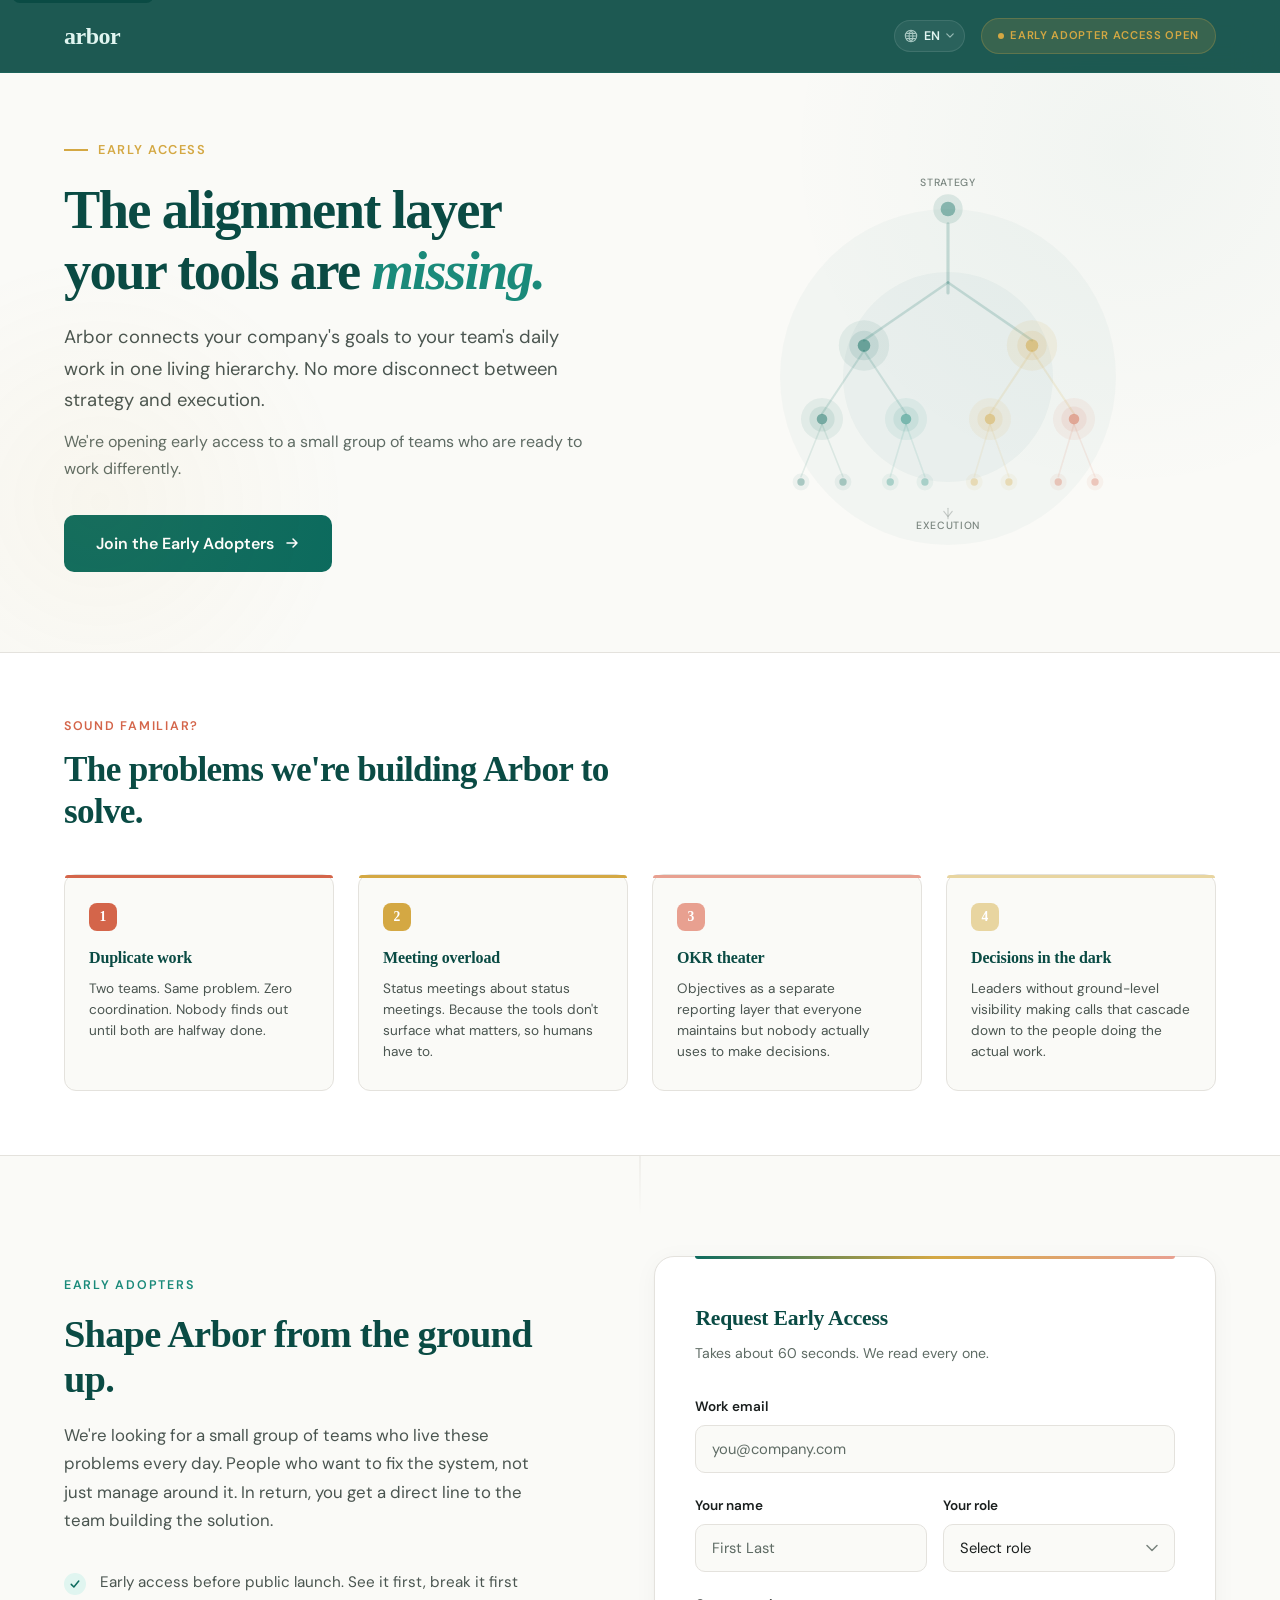
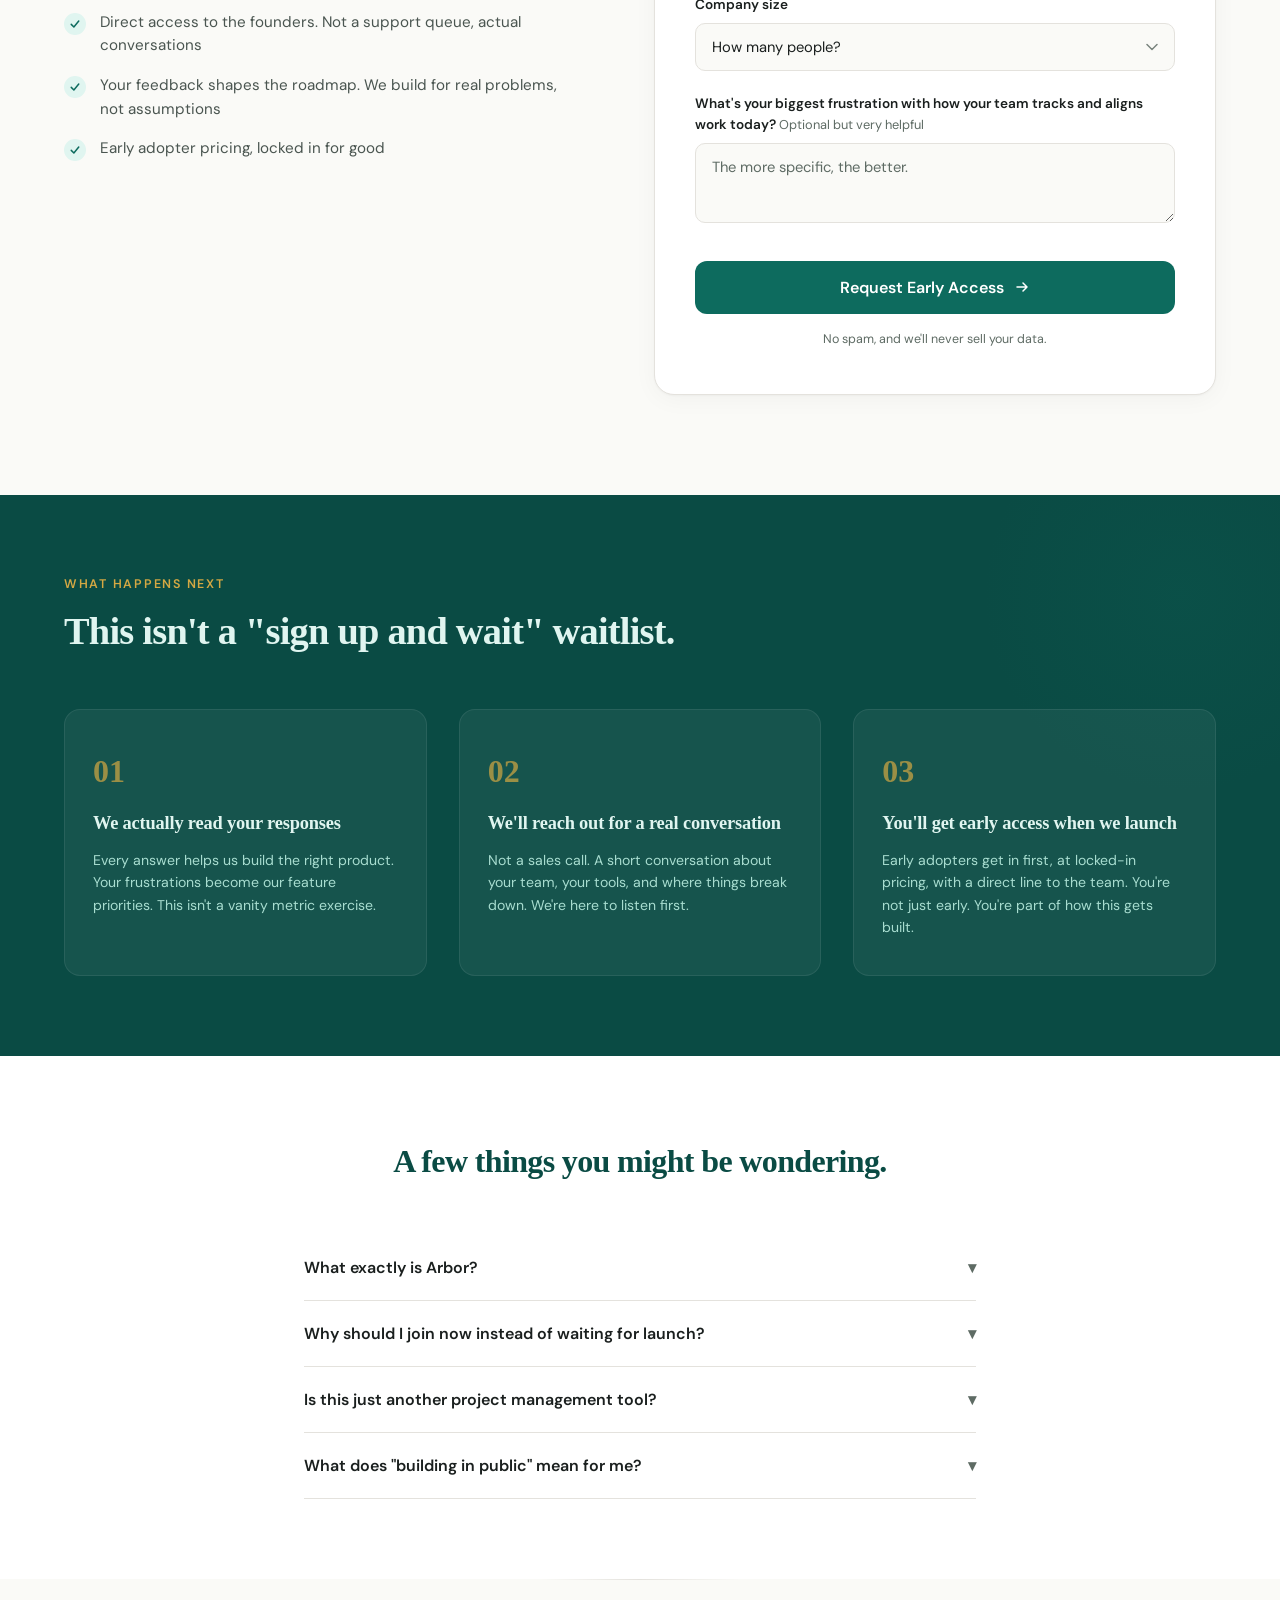
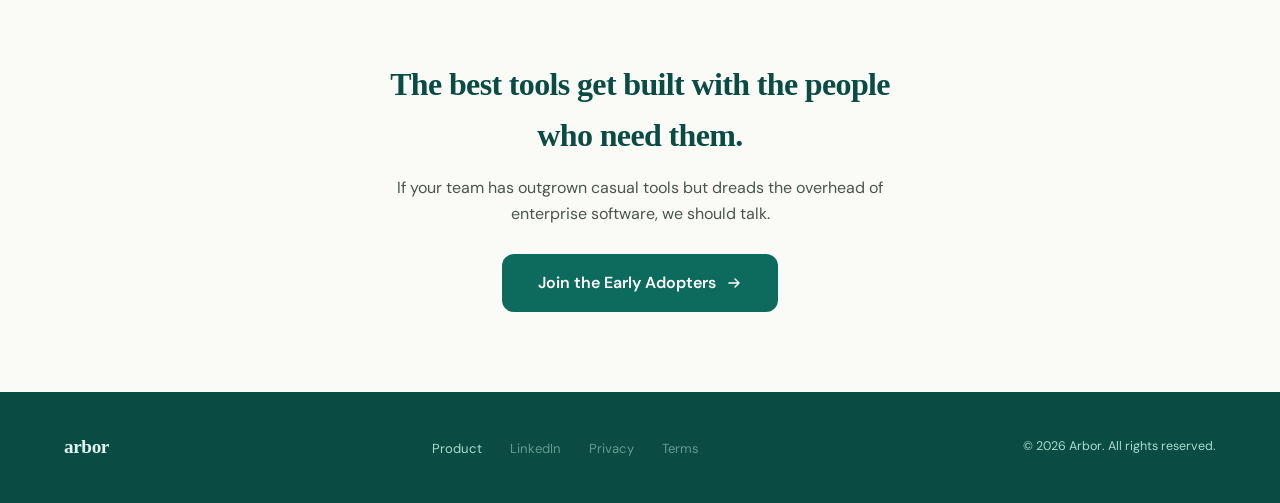
==== commit bd2c0bb9: "Accessibility, AI-discoverability, and Arabic/RTL overhaul Accessibility - Real <form> with submit h" ====
--- a/index.html
+++ b/index.html
@@ -3,43 +3,245 @@
 <head>
 <meta charset="UTF-8">
 <meta name="viewport" content="width=device-width, initial-scale=1.0">
-<title>Arbor | Early Adopters</title>
-<meta name="description" content="Be among the first to use Arbor, the strategic alignment platform that connects goals to execution. Join our early adopters and help shape the future of how teams work.">
-<meta property="og:title" content="Arbor | Early Adopters">
+<title>Arbor | The strategic alignment platform for teams</title>
+<meta name="description" content="Arbor is the strategic alignment platform that connects company goals to daily team work in one living hierarchy. Join the early adopters shaping how teams align strategy with execution.">
+<meta name="author" content="Arbor">
+<meta name="application-name" content="Arbor">
+<meta name="theme-color" content="#0A4B44">
+<meta name="color-scheme" content="light">
+<meta name="robots" content="index, follow, max-image-preview:large">
+
+<!-- Canonical & i18n -->
+<link rel="canonical" href="https://arbortech.io/">
+<link rel="alternate" hreflang="en" href="https://arbortech.io/">
+<link rel="alternate" hreflang="ar" href="https://arbortech.io/?lang=ar">
+<link rel="alternate" hreflang="ko" href="https://arbortech.io/?lang=ko">
+<link rel="alternate" hreflang="ja" href="https://arbortech.io/?lang=ja">
+<link rel="alternate" hreflang="es" href="https://arbortech.io/?lang=es">
+<link rel="alternate" hreflang="zh-Hans" href="https://arbortech.io/?lang=zh">
+<link rel="alternate" hreflang="zh-Hant" href="https://arbortech.io/?lang=zh-TW">
+<link rel="alternate" hreflang="x-default" href="https://arbortech.io/">
+
+<!-- Open Graph -->
+<meta property="og:title" content="Arbor | The strategic alignment platform">
 <meta property="og:description" content="Work should flow from strategy, not report to it. Get early access to the platform that makes it happen.">
 <meta property="og:type" content="website">
-<meta property="og:url" content="https://arbortech.io/waitlist">
+<meta property="og:url" content="https://arbortech.io/">
+<meta property="og:site_name" content="Arbor">
+<meta property="og:image" content="https://arbortech.io/og-image.png">
+<meta property="og:image:type" content="image/png">
+<meta property="og:image:width" content="1200">
+<meta property="og:image:height" content="630">
+<meta property="og:image:alt" content="Arbor — the alignment layer your tools are missing">
+<meta property="og:locale" content="en_US">
+<meta property="og:locale:alternate" content="ar_AR">
+<meta property="og:locale:alternate" content="ko_KR">
+<meta property="og:locale:alternate" content="ja_JP">
+<meta property="og:locale:alternate" content="es_ES">
+<meta property="og:locale:alternate" content="zh_CN">
+<meta property="og:locale:alternate" content="zh_TW">
+
+<!-- Twitter Card -->
+<meta name="twitter:card" content="summary_large_image">
+<meta name="twitter:title" content="Arbor | The strategic alignment platform">
+<meta name="twitter:description" content="Work should flow from strategy, not report to it. Get early access to the platform that makes it happen.">
+<meta name="twitter:image" content="https://arbortech.io/og-image.png">
+<meta name="twitter:image:alt" content="Arbor — the alignment layer your tools are missing">
+
+<!-- Icons -->
+<link rel="icon" type="image/svg+xml" href="/favicon.svg">
+<link rel="apple-touch-icon" href="/favicon.svg">
+
+<!-- LLM discovery hint (informational; agents that honor llms.txt fetch it directly) -->
+<link rel="alternate" type="text/markdown" title="Arbor for LLMs" href="/llms.txt">
+
+<!-- Fonts -->
 <link rel="preconnect" href="https://fonts.googleapis.com">
 <link rel="preconnect" href="https://fonts.gstatic.com" crossorigin>
 <link href="https://fonts.googleapis.com/css2?family=Fraunces:ital,opsz,wght@0,9..144,300;0,9..144,400;0,9..144,500;0,9..144,600;0,9..144,700;1,9..144,400&family=DM+Sans:ital,wght@0,300;0,400;0,500;0,600;0,700;1,400&display=swap" rel="stylesheet">
 <link rel="stylesheet" href="styles.css">
+
+<!-- Sync language from ?lang= or localStorage before first paint so <html lang> is correct from frame 1 -->
+<script>
+(function() {
+  var SUPPORTED = ['en','ar','ko','ja','es','zh','zh-TW'];
+  var RTL = ['ar'];
+  var HTML_LANG = { en:'en', ar:'ar', ko:'ko', ja:'ja', es:'es', zh:'zh-Hans', 'zh-TW':'zh-Hant' };
+  var q = new URLSearchParams(window.location.search).get('lang');
+  var stored = null;
+  try { stored = localStorage.getItem('arbor-lang'); } catch(e) {}
+  var nav = (navigator.language || 'en');
+  var pick = null;
+  if (q && SUPPORTED.indexOf(q) !== -1) pick = q;
+  else if (stored && SUPPORTED.indexOf(stored) !== -1) pick = stored;
+  else if (SUPPORTED.indexOf(nav) !== -1) pick = nav;
+  else if (SUPPORTED.indexOf(nav.split('-')[0]) !== -1) pick = nav.split('-')[0];
+  else pick = 'en';
+  window.__arborInitialLang = pick;
+  document.documentElement.lang = HTML_LANG[pick] || pick;
+  document.documentElement.dir = RTL.indexOf(pick) !== -1 ? 'rtl' : 'ltr';
+})();
+</script>
+
+<!-- Structured data -->
+<script type="application/ld+json">
+{
+  "@context": "https://schema.org",
+  "@graph": [
+    {
+      "@type": "Organization",
+      "@id": "https://arbortech.io/#organization",
+      "name": "Arbor",
+      "url": "https://arbortech.io/",
+      "logo": "https://arbortech.io/logo.svg",
+      "description": "Arbor is a strategic alignment platform that connects company goals to daily team work in one living hierarchy.",
+      "contactPoint": {
+        "@type": "ContactPoint",
+        "email": "hello@arbortech.io",
+        "contactType": "customer support",
+        "availableLanguage": ["en", "ar", "ko", "ja", "es", "zh"]
+      }
+    },
+    {
+      "@type": "WebSite",
+      "@id": "https://arbortech.io/#website",
+      "url": "https://arbortech.io/",
+      "name": "Arbor",
+      "publisher": { "@id": "https://arbortech.io/#organization" },
+      "inLanguage": ["en", "ar", "ko", "ja", "es", "zh-Hans", "zh-Hant"]
+    },
+    {
+      "@type": "SoftwareApplication",
+      "@id": "https://arbortech.io/#software",
+      "name": "Arbor",
+      "applicationCategory": "BusinessApplication",
+      "applicationSubCategory": "Strategic Alignment Platform",
+      "operatingSystem": "Web",
+      "description": "Arbor connects company goals (OKRs, initiatives) to daily team work (tasks, projects, deliverables) in a single living hierarchy that flows from strategy to execution.",
+      "url": "https://arbortech.io/",
+      "publisher": { "@id": "https://arbortech.io/#organization" },
+      "offers": {
+        "@type": "Offer",
+        "availability": "https://schema.org/PreOrder",
+        "url": "https://arbortech.io/#waitlist-form",
+        "priceCurrency": "USD",
+        "price": "0",
+        "description": "Early-adopter access with locked-in pricing and direct founder contact."
+      },
+      "audience": {
+        "@type": "BusinessAudience",
+        "audienceType": "Growing teams that have outgrown casual tools but dread enterprise software overhead"
+      }
+    },
+    {
+      "@type": "FAQPage",
+      "@id": "https://arbortech.io/#faq",
+      "mainEntity": [
+        {
+          "@type": "Question",
+          "name": "What exactly is Arbor?",
+          "acceptedAnswer": {
+            "@type": "Answer",
+            "text": "Arbor is a strategic alignment platform. In plain language: it connects what your company wants to achieve (goals, OKRs, initiatives) to what your team actually does every day (tasks, projects, deliverables) in one hierarchy that flows downward from strategy, not upward as status reports. Think of it as the layer between \"here's our vision\" and \"here's my to-do list\" that most companies are currently managing with spreadsheets, meetings, and wishful thinking."
+          }
+        },
+        {
+          "@type": "Question",
+          "name": "Why should I join now instead of waiting for launch?",
+          "acceptedAnswer": {
+            "@type": "Answer",
+            "text": "Because the early adopters shape what gets built. Your problems, your workflows, your \"I wish it did this\" moments go directly into the product. You also lock in early adopter pricing permanently. And the teams who join early tend to get the most value, because the product is literally built around their reality."
+          }
+        },
+        {
+          "@type": "Question",
+          "name": "Is this just another project management tool?",
+          "acceptedAnswer": {
+            "@type": "Answer",
+            "text": "No, and we're pretty deliberate about that. Arbor isn't competing with task trackers or documentation tools. We're the strategic alignment layer, the system that ensures all that daily work actually connects to what the company is trying to accomplish. You can run Arbor alongside your existing tools. Some teams will consolidate over time. Some won't. We're not precious about it."
+          }
+        },
+        {
+          "@type": "Question",
+          "name": "What does \"building in public\" mean for me?",
+          "acceptedAnswer": {
+            "@type": "Answer",
+            "text": "It means we share the journey. The wins, the stumbles, the \"well, that didn't work\" moments. You'll see how decisions get made, what we're learning from user conversations, and what's actually on the roadmap (not a marketing version of it). If that kind of transparency appeals to you, you're probably our people."
+          }
+        }
+      ]
+    }
+  ]
+}
+</script>
 </head>
 <body>
 
+<a class="skip-link" href="#main">Skip to content</a>
+
 <!-- NAV -->
-<nav id="nav">
+<nav id="nav" aria-label="Primary">
   <div class="nav-inner">
-    <a href="https://arbortech.io" class="nav-logo">arbor</a>
-    <a href="#waitlist-form" class="nav-badge" data-i18n="nav.badge">Early Adopter Access Open</a>
+    <a href="https://arbortech.io" class="nav-logo" aria-label="Arbor, home">arbor</a>
+
+    <div class="nav-actions">
+      <div class="lang-switcher">
+        <button type="button"
+                id="lang-toggle"
+                class="lang-toggle"
+                aria-haspopup="listbox"
+                aria-expanded="false"
+                aria-controls="lang-menu"
+                aria-label="Language">
+          <svg class="lang-globe" viewBox="0 0 16 16" fill="none" aria-hidden="true" focusable="false">
+            <circle cx="8" cy="8" r="6.5" stroke="currentColor" stroke-width="1.25"/>
+            <path d="M8 1.5 C 5 4 5 12 8 14.5 M8 1.5 C 11 4 11 12 8 14.5" stroke="currentColor" stroke-width="1.25" fill="none"/>
+            <path d="M1.5 8 L 14.5 8 M2.5 5 L 13.5 5 M2.5 11 L 13.5 11" stroke="currentColor" stroke-width="1.25"/>
+          </svg>
+          <span class="lang-current" lang="en">EN</span>
+          <svg class="lang-caret" viewBox="0 0 10 6" fill="none" aria-hidden="true" focusable="false">
+            <path d="M1 1l4 4 4-4" stroke="currentColor" stroke-width="1.5" stroke-linecap="round" stroke-linejoin="round"/>
+          </svg>
+        </button>
+        <ul id="lang-menu"
+            class="lang-menu"
+            role="listbox"
+            aria-labelledby="lang-toggle"
+            hidden>
+          <li role="option" class="lang-option" data-lang="en"    lang="en"      tabindex="0"  aria-selected="true">English</li>
+          <li role="option" class="lang-option" data-lang="ar"    lang="ar"      dir="rtl"     tabindex="-1" aria-selected="false">العربية</li>
+          <li role="option" class="lang-option" data-lang="ko"    lang="ko"      tabindex="-1" aria-selected="false">한국어</li>
+          <li role="option" class="lang-option" data-lang="ja"    lang="ja"      tabindex="-1" aria-selected="false">日本語</li>
+          <li role="option" class="lang-option" data-lang="es"    lang="es"      tabindex="-1" aria-selected="false">Español</li>
+          <li role="option" class="lang-option" data-lang="zh"    lang="zh-Hans" tabindex="-1" aria-selected="false">简体中文</li>
+          <li role="option" class="lang-option" data-lang="zh-TW" lang="zh-Hant" tabindex="-1" aria-selected="false">繁體中文</li>
+        </ul>
+      </div>
+
+      <a href="#waitlist-form" class="nav-badge" data-i18n="nav.badge">Early Adopter Access Open</a>
+    </div>
   </div>
 </nav>
 
+<main id="main">
+
 <!-- HERO -->
-<section class="hero">
+<section class="hero" aria-labelledby="hero-heading">
   <div class="hero-layout">
     <div class="hero-content">
       <div class="hero-eyebrow" data-i18n="hero.eyebrow">Early Access</div>
-      <h1 data-i18n-html="hero.headline">The alignment layer your tools are <em>missing.</em></h1>
+      <h1 id="hero-heading" data-i18n-html="hero.headline">The alignment layer your tools are <em>missing.</em></h1>
       <p class="hero-sub" data-i18n="hero.sub">Arbor connects your company's goals to your team's daily work in one living hierarchy. No more disconnect between strategy and execution.</p>
       <p class="hero-sub-secondary" data-i18n="hero.subSecondary">We're opening early access to a small group of teams who are ready to work differently.</p>
       <a href="#waitlist-form" class="btn-primary">
         <span data-i18n="hero.cta">Join the Early Adopters</span>
-        <svg width="16" height="16" viewBox="0 0 16 16" fill="none"><path d="M3 8h10M9 4l4 4-4 4" stroke="currentColor" stroke-width="1.5" stroke-linecap="round" stroke-linejoin="round"/></svg>
+        <svg width="16" height="16" viewBox="0 0 16 16" fill="none" aria-hidden="true" focusable="false"><path d="M3 8h10M9 4l4 4-4 4" stroke="currentColor" stroke-width="1.5" stroke-linecap="round" stroke-linejoin="round"/></svg>
       </a>
     </div>
     <div class="hero-visual">
-      <!-- Inline SVG: animated tree hierarchy illustration -->
-      <svg class="hero-tree-svg" viewBox="0 0 400 400" fill="none" xmlns="http://www.w3.org/2000/svg">
+      <svg class="hero-tree-svg" viewBox="0 0 400 400" fill="none" xmlns="http://www.w3.org/2000/svg" role="img" aria-labelledby="hero-tree-title hero-tree-desc">
+        <title id="hero-tree-title">Strategy-to-execution hierarchy diagram</title>
+        <desc id="hero-tree-desc">A tree-shaped diagram with a single node at the top labeled "Strategy" that branches downward through intermediate nodes into many execution-level nodes, illustrating how company strategy connects to daily work.</desc>
         <circle cx="200" cy="220" r="160" fill="#0D6B5E" opacity="0.03"/>
         <circle cx="200" cy="220" r="100" fill="#0D6B5E" opacity="0.04"/>
         <circle cx="200" cy="60" r="14" fill="#0D6B5E" opacity="0.12"/>
@@ -105,8 +307,8 @@
         <circle cx="305" cy="320" r="3.5" fill="#D4654A" opacity="0.3"/>
         <circle cx="340" cy="320" r="8" fill="#D4654A" opacity="0.06"/>
         <circle cx="340" cy="320" r="3.5" fill="#D4654A" opacity="0.3"/>
-        <text x="200" y="38" text-anchor="middle" font-family="DM Sans" font-size="10" fill="#7A857F" font-weight="500" letter-spacing="0.06em">STRATEGY</text>
-        <text x="200" y="365" text-anchor="middle" font-family="DM Sans" font-size="10" fill="#7A857F" font-weight="500" letter-spacing="0.06em">EXECUTION</text>
+        <text x="200" y="38" text-anchor="middle" font-family="DM Sans, sans-serif" font-size="10" fill="#7A857F" font-weight="500" letter-spacing="0.06em">STRATEGY</text>
+        <text x="200" y="365" text-anchor="middle" font-family="DM Sans, sans-serif" font-size="10" fill="#7A857F" font-weight="500" letter-spacing="0.06em">EXECUTION</text>
         <path d="M196 348 L200 353 L204 348" stroke="#7A857F" stroke-width="1" stroke-linecap="round" stroke-linejoin="round" fill="none" opacity="0.4"/>
         <path d="M200 345 L200 355" stroke="#7A857F" stroke-width="1" stroke-linecap="round" opacity="0.4"/>
       </svg>
@@ -115,28 +317,28 @@
 </section>
 
 <!-- PROBLEM STRIP -->
-<section class="problem-strip">
+<section class="problem-strip" aria-labelledby="problems-heading">
   <div class="problem-strip-inner">
     <div class="problem-strip-label animate-on-scroll" data-i18n="problems.label">Sound familiar?</div>
-    <h2 class="animate-on-scroll" data-i18n="problems.headline">The problems we're building Arbor to&nbsp;solve.</h2>
+    <h2 id="problems-heading" class="animate-on-scroll" data-i18n="problems.headline">The problems we're building Arbor to&nbsp;solve.</h2>
     <div class="pain-grid">
       <div class="pain-card animate-on-scroll delay-1">
-        <div class="pain-icon">1</div>
+        <div class="pain-icon" aria-hidden="true">1</div>
         <h3 data-i18n="problems.card1.title">Duplicate work</h3>
         <p data-i18n="problems.card1.body">Two teams. Same problem. Zero coordination. Nobody finds out until both are halfway done.</p>
       </div>
       <div class="pain-card animate-on-scroll delay-2">
-        <div class="pain-icon">2</div>
+        <div class="pain-icon" aria-hidden="true">2</div>
         <h3 data-i18n="problems.card2.title">Meeting overload</h3>
         <p data-i18n="problems.card2.body">Status meetings about status meetings. Because the tools don't surface what matters, so humans have to.</p>
       </div>
       <div class="pain-card animate-on-scroll delay-3">
-        <div class="pain-icon">3</div>
+        <div class="pain-icon" aria-hidden="true">3</div>
         <h3 data-i18n="problems.card3.title">OKR theater</h3>
         <p data-i18n="problems.card3.body">Objectives as a separate reporting layer that everyone maintains but nobody actually uses to make decisions.</p>
       </div>
       <div class="pain-card animate-on-scroll delay-4">
-        <div class="pain-icon">4</div>
+        <div class="pain-icon" aria-hidden="true">4</div>
         <h3 data-i18n="problems.card4.title">Decisions in the dark</h3>
         <p data-i18n="problems.card4.body">Leaders without ground-level visibility making calls that cascade down to the people doing the actual work.</p>
       </div>
@@ -145,50 +347,54 @@
 </section>
 
 <!-- FORM SECTION -->
-<section class="form-section" id="waitlist-form">
+<section class="form-section" id="waitlist-form" aria-labelledby="form-heading">
   <div class="form-layout">
     <div class="form-context animate-on-scroll">
       <div class="form-context-label" data-i18n="form.contextLabel">Early adopters</div>
-      <h2 data-i18n="form.contextHeadline">Shape Arbor from the&nbsp;ground&nbsp;up.</h2>
+      <h2 id="form-heading" data-i18n="form.contextHeadline">Shape Arbor from the&nbsp;ground&nbsp;up.</h2>
       <p data-i18n="form.contextBody">We're looking for a small group of teams who live these problems every day. People who want to fix the system, not just manage around it. In return, you get a direct line to the team building the solution.</p>
       <ul class="what-you-get">
         <li>
-          <div class="check-icon"><svg viewBox="0 0 16 16" fill="none"><path d="M3 8.5L6.5 12L13 4" stroke="currentColor" stroke-width="2" stroke-linecap="round" stroke-linejoin="round"/></svg></div>
+          <div class="check-icon" aria-hidden="true"><svg viewBox="0 0 16 16" fill="none"><path d="M3 8.5L6.5 12L13 4" stroke="currentColor" stroke-width="2" stroke-linecap="round" stroke-linejoin="round"/></svg></div>
           <span data-i18n="form.benefit1">Early access before public launch. See it first, break it first</span>
         </li>
         <li>
-          <div class="check-icon"><svg viewBox="0 0 16 16" fill="none"><path d="M3 8.5L6.5 12L13 4" stroke="currentColor" stroke-width="2" stroke-linecap="round" stroke-linejoin="round"/></svg></div>
+          <div class="check-icon" aria-hidden="true"><svg viewBox="0 0 16 16" fill="none"><path d="M3 8.5L6.5 12L13 4" stroke="currentColor" stroke-width="2" stroke-linecap="round" stroke-linejoin="round"/></svg></div>
           <span data-i18n="form.benefit2">Direct access to the founders. Not a support queue, actual conversations</span>
         </li>
         <li>
-          <div class="check-icon"><svg viewBox="0 0 16 16" fill="none"><path d="M3 8.5L6.5 12L13 4" stroke="currentColor" stroke-width="2" stroke-linecap="round" stroke-linejoin="round"/></svg></div>
+          <div class="check-icon" aria-hidden="true"><svg viewBox="0 0 16 16" fill="none"><path d="M3 8.5L6.5 12L13 4" stroke="currentColor" stroke-width="2" stroke-linecap="round" stroke-linejoin="round"/></svg></div>
           <span data-i18n="form.benefit3">Your feedback shapes the roadmap. We build for real problems, not assumptions</span>
         </li>
         <li>
-          <div class="check-icon"><svg viewBox="0 0 16 16" fill="none"><path d="M3 8.5L6.5 12L13 4" stroke="currentColor" stroke-width="2" stroke-linecap="round" stroke-linejoin="round"/></svg></div>
+          <div class="check-icon" aria-hidden="true"><svg viewBox="0 0 16 16" fill="none"><path d="M3 8.5L6.5 12L13 4" stroke="currentColor" stroke-width="2" stroke-linecap="round" stroke-linejoin="round"/></svg></div>
           <span data-i18n="form.benefit4">Early adopter pricing, locked in for good</span>
         </li>
       </ul>
     </div>
 
     <div class="waitlist-form-card animate-on-scroll delay-2" id="formCard">
-      <div id="formContent">
-        <div class="form-title" data-i18n="form.cardTitle">Request Early Access</div>
-        <div class="form-subtitle" data-i18n="form.cardSubtitle">Takes about 60 seconds. We read every&nbsp;one.</div>
+      <form id="formContent" novalidate aria-labelledby="form-card-title" aria-describedby="form-card-subtitle">
+        <div class="form-title" id="form-card-title" data-i18n="form.cardTitle">Request Early Access</div>
+        <div class="form-subtitle" id="form-card-subtitle" data-i18n="form.cardSubtitle">Takes about 60 seconds. We read every&nbsp;one.</div>
+
+        <div id="form-status" class="form-status" role="status" aria-live="polite"></div>
 
         <div class="form-group">
           <label for="email" data-i18n="form.emailLabel">Work email</label>
-          <input type="email" id="email" name="email" data-i18n-attr="placeholder" data-i18n="form.emailPlaceholder" placeholder="you@company.com" required autocomplete="email">
+          <input type="email" id="email" name="email" data-i18n-attr="placeholder" data-i18n="form.emailPlaceholder" placeholder="you@company.com" required autocomplete="email" aria-required="true" aria-describedby="email-error">
+          <span class="field-error" id="email-error" aria-live="polite"></span>
         </div>
 
         <div class="form-row">
           <div class="form-group">
             <label for="name" data-i18n="form.nameLabel">Your name</label>
-            <input type="text" id="name" name="name" data-i18n-attr="placeholder" data-i18n="form.namePlaceholder" placeholder="First Last" required autocomplete="name">
+            <input type="text" id="name" name="name" data-i18n-attr="placeholder" data-i18n="form.namePlaceholder" placeholder="First Last" required autocomplete="name" aria-required="true" aria-describedby="name-error">
+            <span class="field-error" id="name-error" aria-live="polite"></span>
           </div>
           <div class="form-group">
             <label for="role" data-i18n="form.roleLabel">Your role</label>
-            <select id="role" name="role" required>
+            <select id="role" name="role" required autocomplete="organization-title" aria-required="true" aria-describedby="role-error">
               <option value="" disabled selected data-i18n="form.rolePlaceholder">Select role</option>
               <option value="ceo-founder" data-i18n="form.roleOptions.ceoFounder">CEO / Founder</option>
               <option value="coo-ops" data-i18n="form.roleOptions.cooOps">COO / Head of Ops</option>
@@ -199,12 +405,13 @@
               <option value="ic" data-i18n="form.roleOptions.ic">Individual Contributor</option>
               <option value="other" data-i18n="form.roleOptions.other">Other</option>
             </select>
+            <span class="field-error" id="role-error" aria-live="polite"></span>
           </div>
         </div>
 
         <div class="form-group">
           <label for="company-size" data-i18n="form.sizeLabel">Company size</label>
-          <select id="company-size" name="company-size" required>
+          <select id="company-size" name="company-size" required aria-required="true" aria-describedby="company-size-error">
             <option value="" disabled selected data-i18n="form.sizePlaceholder">How many people?</option>
             <option value="1-10">1–10</option>
             <option value="11-20">11–20</option>
@@ -213,6 +420,7 @@
             <option value="101-200">101–200</option>
             <option value="200+">200+</option>
           </select>
+          <span class="field-error" id="company-size-error" aria-live="polite"></span>
         </div>
 
         <div class="form-group">
@@ -223,15 +431,15 @@
           <textarea id="frustration" name="frustration" data-i18n-attr="placeholder" data-i18n="form.frustrationPlaceholder" placeholder="The more specific, the better."></textarea>
         </div>
 
-        <button type="button" class="btn-submit" id="submitBtn" onclick="handleSubmit()">
+        <button type="submit" class="btn-submit" id="submitBtn">
           <span data-i18n="form.submit">Request Early Access</span>
-          <svg width="16" height="16" viewBox="0 0 16 16" fill="none"><path d="M3 8h10M9 4l4 4-4 4" stroke="currentColor" stroke-width="1.5" stroke-linecap="round" stroke-linejoin="round"/></svg>
+          <svg width="16" height="16" viewBox="0 0 16 16" fill="none" aria-hidden="true" focusable="false"><path d="M3 8h10M9 4l4 4-4 4" stroke="currentColor" stroke-width="1.5" stroke-linecap="round" stroke-linejoin="round"/></svg>
         </button>
         <div class="form-footer" data-i18n="form.privacy">No spam, and we'll never sell your data.</div>
-      </div>
-
-      <div class="form-success" id="formSuccess">
-        <div class="form-success-icon">
+      </form>
+
+      <div class="form-success" id="formSuccess" tabindex="-1">
+        <div class="form-success-icon" aria-hidden="true">
           <svg viewBox="0 0 24 24" fill="none"><path d="M5 13l4 4L19 7" stroke="currentColor" stroke-width="2.5" stroke-linecap="round" stroke-linejoin="round"/></svg>
         </div>
         <h3 data-i18n="form.successTitle">You're in.</h3>
@@ -242,25 +450,25 @@
 </section>
 
 <!-- WHAT TO EXPECT -->
-<section class="expect-section">
+<section class="expect-section" aria-labelledby="expect-heading">
   <div class="expect-inner">
     <div class="expect-header animate-on-scroll">
       <div class="expect-label" data-i18n="expect.label">What happens next</div>
-      <h2 data-i18n="expect.headline">This isn't a "sign up and wait" waitlist.</h2>
+      <h2 id="expect-heading" data-i18n="expect.headline">This isn't a "sign up and wait" waitlist.</h2>
     </div>
     <div class="expect-grid">
       <div class="expect-card animate-on-scroll delay-1">
-        <div class="expect-number">01</div>
+        <div class="expect-number" aria-hidden="true">01</div>
         <h3 data-i18n="expect.card1.title">We actually read your responses</h3>
         <p data-i18n="expect.card1.body">Every answer helps us build the right product. Your frustrations become our feature priorities. This isn't a vanity metric exercise.</p>
       </div>
       <div class="expect-card animate-on-scroll delay-2">
-        <div class="expect-number">02</div>
+        <div class="expect-number" aria-hidden="true">02</div>
         <h3 data-i18n="expect.card2.title">We'll reach out for a real conversation</h3>
         <p data-i18n="expect.card2.body">Not a sales call. A short conversation about your team, your tools, and where things break down. We're here to listen first.</p>
       </div>
       <div class="expect-card animate-on-scroll delay-3">
-        <div class="expect-number">03</div>
+        <div class="expect-number" aria-hidden="true">03</div>
         <h3 data-i18n="expect.card3.title">You'll get early access when we launch</h3>
         <p data-i18n="expect.card3.body">Early adopters get in first, at locked-in pricing, with a direct line to the team. You're not just early. You're part of how this gets built.</p>
       </div>
@@ -269,18 +477,20 @@
 </section>
 
 <!-- MINI FAQ -->
-<section class="mini-faq">
+<section class="mini-faq" aria-labelledby="faq-heading">
   <div class="mini-faq-inner">
     <div class="mini-faq-header animate-on-scroll">
-      <h2 data-i18n="faq.headline">A few things you might be wondering.</h2>
+      <h2 id="faq-heading" data-i18n="faq.headline">A few things you might be wondering.</h2>
     </div>
 
     <div class="faq-item animate-on-scroll">
-      <button class="faq-question" aria-expanded="false">
-        <span data-i18n="faq.q1">What exactly is Arbor?</span>
-        <span class="arrow">▾</span>
-      </button>
-      <div class="faq-answer">
+      <h3 class="faq-heading">
+        <button class="faq-question" aria-expanded="false" aria-controls="faq-answer-1">
+          <span data-i18n="faq.q1">What exactly is Arbor?</span>
+          <span class="arrow" aria-hidden="true">▾</span>
+        </button>
+      </h3>
+      <div class="faq-answer" id="faq-answer-1" role="region" aria-labelledby="faq-answer-1-label" hidden>
         <div class="faq-answer-inner">
           <p data-i18n="faq.a1">Arbor is a strategic alignment platform. In plain language: it connects what your company wants to achieve (goals, OKRs, initiatives) to what your team actually does every day (tasks, projects, deliverables) in one hierarchy that flows downward from strategy, not upward as status reports. Think of it as the layer between "here's our vision" and "here's my to-do list" that most companies are currently managing with spreadsheets, meetings, and wishful thinking.</p>
         </div>
@@ -288,11 +498,13 @@
     </div>
 
     <div class="faq-item animate-on-scroll">
-      <button class="faq-question" aria-expanded="false">
-        <span data-i18n="faq.q2">Why should I join now instead of waiting for launch?</span>
-        <span class="arrow">▾</span>
-      </button>
-      <div class="faq-answer">
+      <h3 class="faq-heading">
+        <button class="faq-question" aria-expanded="false" aria-controls="faq-answer-2">
+          <span data-i18n="faq.q2">Why should I join now instead of waiting for launch?</span>
+          <span class="arrow" aria-hidden="true">▾</span>
+        </button>
+      </h3>
+      <div class="faq-answer" id="faq-answer-2" role="region" hidden>
         <div class="faq-answer-inner">
           <p data-i18n="faq.a2">Because the early adopters shape what gets built. Your problems, your workflows, your "I wish it did this" moments go directly into the product. You also lock in early adopter pricing permanently. And the teams who join early tend to get the most value, because the product is literally built around their reality.</p>
         </div>
@@ -300,11 +512,13 @@
     </div>
 
     <div class="faq-item animate-on-scroll">
-      <button class="faq-question" aria-expanded="false">
-        <span data-i18n="faq.q3">Is this just another project management tool?</span>
-        <span class="arrow">▾</span>
-      </button>
-      <div class="faq-answer">
+      <h3 class="faq-heading">
+        <button class="faq-question" aria-expanded="false" aria-controls="faq-answer-3">
+          <span data-i18n="faq.q3">Is this just another project management tool?</span>
+          <span class="arrow" aria-hidden="true">▾</span>
+        </button>
+      </h3>
+      <div class="faq-answer" id="faq-answer-3" role="region" hidden>
         <div class="faq-answer-inner">
           <p data-i18n="faq.a3">No, and we're pretty deliberate about that. Arbor isn't competing with task trackers or documentation tools. We're the strategic alignment layer, the system that ensures all that daily work actually connects to what the company is trying to accomplish. You can run Arbor alongside your existing tools. Some teams will consolidate over time. Some won't. We're not precious about it.</p>
         </div>
@@ -312,11 +526,13 @@
     </div>
 
     <div class="faq-item animate-on-scroll">
-      <button class="faq-question" aria-expanded="false">
-        <span data-i18n="faq.q4">What does "building in public" mean for me?</span>
-        <span class="arrow">▾</span>
-      </button>
-      <div class="faq-answer">
+      <h3 class="faq-heading">
+        <button class="faq-question" aria-expanded="false" aria-controls="faq-answer-4">
+          <span data-i18n="faq.q4">What does "building in public" mean for me?</span>
+          <span class="arrow" aria-hidden="true">▾</span>
+        </button>
+      </h3>
+      <div class="faq-answer" id="faq-answer-4" role="region" hidden>
         <div class="faq-answer-inner">
           <p data-i18n="faq.a4">It means we share the journey. The wins, the stumbles, the "well, that didn't work" moments. You'll see how decisions get made, what we're learning from user conversations, and what's actually on the roadmap (not a marketing version of it). If that kind of transparency appeals to you, you're probably our people.</p>
         </div>
@@ -326,26 +542,28 @@
 </section>
 
 <!-- FINAL CTA -->
-<section class="final-cta">
+<section class="final-cta" aria-labelledby="final-cta-heading">
   <div class="final-cta-inner animate-on-scroll">
-    <h2 data-i18n="finalCta.headline">The best tools get built with the people who need&nbsp;them.</h2>
+    <h2 id="final-cta-heading" data-i18n="finalCta.headline">The best tools get built with the people who need&nbsp;them.</h2>
     <p data-i18n="finalCta.body">If your team has outgrown casual tools but dreads the overhead of enterprise software, we should talk.</p>
     <a href="#waitlist-form" class="btn-final">
       <span data-i18n="finalCta.cta">Join the Early Adopters</span>
-      <svg width="16" height="16" viewBox="0 0 16 16" fill="none"><path d="M3 8h10M9 4l4 4-4 4" stroke="currentColor" stroke-width="1.5" stroke-linecap="round" stroke-linejoin="round"/></svg>
+      <svg width="16" height="16" viewBox="0 0 16 16" fill="none" aria-hidden="true" focusable="false"><path d="M3 8h10M9 4l4 4-4 4" stroke="currentColor" stroke-width="1.5" stroke-linecap="round" stroke-linejoin="round"/></svg>
     </a>
   </div>
 </section>
 
+</main>
+
 <!-- FOOTER -->
-<footer>
+<footer aria-label="Site footer">
   <div class="footer-inner">
     <div class="footer-logo">arbor</div>
     <ul class="footer-links">
       <li><a href="https://arbortech.io" data-i18n="footer.product">Product</a></li>
-      <li><a href="#" data-i18n="footer.linkedin">LinkedIn</a></li>
-      <li><a href="#" data-i18n="footer.privacy">Privacy</a></li>
-      <li><a href="#" data-i18n="footer.terms">Terms</a></li>
+      <li><a href="#" class="footer-link-disabled" role="link" aria-disabled="true" tabindex="-1" title="Coming soon"><span data-i18n="footer.linkedin">LinkedIn</span><span class="visually-hidden"> (coming soon)</span></a></li>
+      <li><a href="#" class="footer-link-disabled" role="link" aria-disabled="true" tabindex="-1" title="Coming soon"><span data-i18n="footer.privacy">Privacy</span><span class="visually-hidden"> (coming soon)</span></a></li>
+      <li><a href="#" class="footer-link-disabled" role="link" aria-disabled="true" tabindex="-1" title="Coming soon"><span data-i18n="footer.terms">Terms</span><span class="visually-hidden"> (coming soon)</span></a></li>
     </ul>
     <p class="footer-copy" data-i18n="footer.copy">&copy; 2026 Arbor. All rights reserved.</p>
   </div>
--- a/styles.css
+++ b/styles.css
@@ -1,874 +1,1237 @@
-/* ===== DESIGN TOKENS ===== */
+/* ============================================
+   Arbor Waitlist — styles.css
+   Deep Teal palette
+   ============================================ */
+
 :root {
-    /* Forest Greens */
-    --primary: #2D6A4F;
-    --primary-dark: #1B4332;
-    --primary-light: #40916C;
-    --accent-green: #52B788;
-    --light-green: #B7E4C7;
-    --pale-green: #D8F3DC;
-
-    /* Walnut/Bark Browns */
-    --bark-dark: #2C1810;
-    --bark: #3E2723;
-    --bark-medium: #5D4037;
-    --bark-light: #8D6E63;
-    --bark-pale: #A1887F;
-
-    /* Light Theme Backgrounds */
-    --bg-white: #FDFCFA;
-    --bg-cream: #F5F1EB;
-    --bg-light: #FAF8F5;
-    --bg-section: #F0EDE8;
-
-    /* Text */
-    --text-primary: #2C1810;
-    --text-secondary: #5D4037;
-    --text-tertiary: #8D6E63;
-
-    /* Borders */
-    --border: #D7CCC8;
-    --border-light: #EFEBE9;
-
-    /* Shadows */
-    --shadow-sm: 0 1px 3px rgba(44, 24, 16, 0.08);
-    --shadow-md: 0 4px 12px rgba(44, 24, 16, 0.1);
-    --shadow-lg: 0 8px 24px rgba(44, 24, 16, 0.12);
-
-    /* Typography */
-    --font-sans: -apple-system, BlinkMacSystemFont, 'Segoe UI', 'Roboto', 'Oxygen', 'Ubuntu', 'Cantarell', sans-serif;
-    --font-serif: Georgia, 'Times New Roman', serif;
-
-    /* Spacing */
-    --section-padding: 5rem 0;
-    --container-width: 1140px;
-}
-
-/* ===== RESET & BASE ===== */
-*, *::before, *::after {
-    margin: 0;
-    padding: 0;
-    box-sizing: border-box;
-}
-
-html {
-    scroll-behavior: smooth;
-    font-size: 16px;
+  --green-deep: #0A4B44;
+  --green-primary: #0D6B5E;
+  --green-mid: #1A8A7A;
+  --green-light: #E0F5F0;
+  --green-subtle: #F0FAF8;
+  --amber: #D4A843;
+  --amber-light: #E8D5A0;
+  --amber-subtle: #FBF6EA;
+  --rose: #D4654A;
+  --rose-light: #E8A090;
+  --rose-subtle: #FDF0EC;
+  --charcoal: #1A1F1E;
+  --charcoal-mid: #2A302E;
+  --text-primary: #1A1F1E;
+  --text-secondary: #4A5550;
+  --text-muted: #5E6B64;
+  --text-on-dark: #E0F5F0;
+  --text-on-dark-muted: #A8DDD0;
+  --bg-warm: #FAFAF7;
+  --bg-white: #FFFFFF;
+  --border-light: #E4E2DD;
+  --font-display: 'Fraunces', serif;
+  --font-body: 'DM Sans', sans-serif;
+  --max-width: 1200px;
+}
+
+*, *::before, *::after { margin: 0; padding: 0; box-sizing: border-box; }
+html { scroll-behavior: smooth; font-size: 16px; }
+
+/* --- A11Y UTILITIES --- */
+.visually-hidden {
+  position: absolute !important;
+  width: 1px;
+  height: 1px;
+  padding: 0;
+  margin: -1px;
+  overflow: hidden;
+  clip: rect(0, 0, 0, 0);
+  white-space: nowrap;
+  border: 0;
+}
+.skip-link {
+  position: absolute;
+  top: -40px;
+  left: 12px;
+  background: var(--green-deep);
+  color: var(--text-on-dark);
+  padding: 10px 16px;
+  border-radius: 8px;
+  font-family: var(--font-body);
+  font-weight: 600;
+  font-size: 0.9rem;
+  text-decoration: none;
+  z-index: 10000;
+  transition: top 0.18s ease;
+}
+.skip-link:focus {
+  top: 12px;
+  outline: 2px solid var(--amber);
+  outline-offset: 2px;
+}
+
+/* Global focus-visible baseline — inputs have their own, everything else gets a consistent ring. */
+:focus-visible {
+  outline: 2px solid var(--green-primary);
+  outline-offset: 2px;
+  border-radius: 6px;
+}
+.nav-badge:focus-visible,
+.btn-primary:focus-visible,
+.btn-final:focus-visible,
+.btn-submit:focus-visible {
+  outline-color: var(--amber);
+  outline-offset: 3px;
+}
+
+/* Anchor jump targets should sit below the fixed nav. */
+#main,
+#waitlist-form,
+.hero,
+.problem-strip,
+.expect-section,
+.mini-faq,
+.final-cta {
+  scroll-margin-top: 88px;
 }
 
 body {
-    font-family: var(--font-sans);
-    color: var(--text-primary);
-    background-color: var(--bg-white);
-    line-height: 1.6;
-    -webkit-font-smoothing: antialiased;
-    -moz-osx-font-smoothing: grayscale;
-}
-
-img {
-    max-width: 100%;
-    height: auto;
-    display: block;
-}
-
-a {
-    color: var(--primary);
-    text-decoration: none;
-    transition: color 0.2s ease;
-}
-
-a:hover {
-    color: var(--primary-dark);
-}
-
-/* ===== ACCESSIBILITY ===== */
-.skip-to-content {
-    position: absolute;
-    top: -100px;
-    left: 0;
-    background: var(--primary);
-    color: #fff;
-    padding: 0.75rem 1.5rem;
-    z-index: 10000;
-    font-weight: 600;
-    border-radius: 0 0 8px 0;
-    transition: top 0.2s ease;
-}
-
-.skip-to-content:focus {
-    top: 0;
-    color: #fff;
-}
-
-.sr-only {
-    position: absolute;
-    width: 1px;
-    height: 1px;
-    padding: 0;
-    margin: -1px;
-    overflow: hidden;
-    clip: rect(0, 0, 0, 0);
-    white-space: nowrap;
-    border-width: 0;
-}
-
-*:focus-visible {
-    outline: 3px solid var(--primary);
-    outline-offset: 2px;
-}
-
-/* ===== LAYOUT ===== */
-.container {
-    max-width: var(--container-width);
+  font-family: var(--font-body);
+  color: var(--text-primary);
+  background: var(--bg-warm);
+  line-height: 1.6;
+  -webkit-font-smoothing: antialiased;
+  overflow-x: hidden;
+  min-height: 100vh;
+}
+
+/* --- ANIMATIONS --- */
+@keyframes fadeUp {
+  from { opacity: 0; transform: translateY(24px); }
+  to { opacity: 1; transform: translateY(0); }
+}
+@keyframes fadeIn {
+  from { opacity: 0; }
+  to { opacity: 1; }
+}
+@keyframes growUp {
+  from { transform: scaleY(0); }
+  to { transform: scaleY(1); }
+}
+@keyframes leafSway {
+  0%, 100% { transform: rotate(0deg) translateY(0); }
+  25% { transform: rotate(2deg) translateY(-3px); }
+  75% { transform: rotate(-1.5deg) translateY(-1px); }
+}
+@keyframes gentlePulse {
+  0%, 100% { opacity: 0.15; }
+  50% { opacity: 0.3; }
+}
+@keyframes dotPulse {
+  0%, 100% { transform: scale(1); opacity: 0.6; }
+  50% { transform: scale(1.3); opacity: 1; }
+}
+
+.animate-on-scroll {
+  opacity: 0;
+  transform: translateY(24px);
+  transition: opacity 0.7s ease, transform 0.7s ease;
+}
+.animate-on-scroll.visible {
+  opacity: 1;
+  transform: translateY(0);
+}
+.animate-on-scroll.delay-1 { transition-delay: 0.1s; }
+.animate-on-scroll.delay-2 { transition-delay: 0.2s; }
+.animate-on-scroll.delay-3 { transition-delay: 0.3s; }
+.animate-on-scroll.delay-4 { transition-delay: 0.4s; }
+
+/* --- NAV --- */
+nav {
+  position: fixed;
+  top: 0; left: 0; right: 0;
+  z-index: 1000;
+  background: rgba(10, 75, 68, 0.92);
+  backdrop-filter: blur(20px);
+  -webkit-backdrop-filter: blur(20px);
+  border-bottom: 1px solid rgba(26, 138, 122, 0.2);
+  transition: all 0.3s ease;
+}
+nav.scrolled {
+  background: rgba(10, 75, 68, 0.97);
+  box-shadow: 0 1px 20px rgba(0,0,0,0.15);
+}
+.nav-inner {
+  max-width: var(--max-width);
+  margin: 0 auto;
+  padding: 0 24px;
+  display: flex;
+  align-items: center;
+  justify-content: space-between;
+  height: 72px;
+}
+.nav-logo {
+  font-family: var(--font-display);
+  font-size: 1.5rem;
+  font-weight: 600;
+  color: var(--text-on-dark);
+  text-decoration: none;
+  letter-spacing: -0.02em;
+}
+.nav-logo span { color: var(--green-mid); }
+.nav-actions {
+  display: flex;
+  align-items: center;
+  gap: 16px;
+}
+.lang-switcher {
+  position: relative;
+  display: inline-flex;
+  align-items: center;
+}
+.lang-toggle {
+  display: inline-flex;
+  align-items: center;
+  gap: 6px;
+  background: rgba(255, 255, 255, 0.06);
+  border: 1px solid rgba(255, 255, 255, 0.1);
+  color: var(--text-on-dark);
+  padding: 7px 10px 7px 9px;
+  border-radius: 100px;
+  font-family: var(--font-body);
+  font-size: 0.78rem;
+  font-weight: 600;
+  cursor: pointer;
+  transition: background 0.18s ease, border-color 0.18s ease;
+}
+.lang-toggle:hover {
+  background: rgba(255, 255, 255, 0.1);
+  border-color: rgba(255, 255, 255, 0.16);
+}
+.lang-toggle:focus-visible {
+  outline: 2px solid var(--amber);
+  outline-offset: 2px;
+}
+.lang-globe {
+  width: 14px;
+  height: 14px;
+  opacity: 0.7;
+}
+.lang-current {
+  min-width: 1.5ch;
+  letter-spacing: 0.02em;
+}
+.lang-caret {
+  width: 8px;
+  height: 5px;
+  opacity: 0.6;
+  transition: transform 0.2s ease;
+}
+.lang-toggle[aria-expanded="true"] .lang-caret { transform: rotate(180deg); }
+
+.lang-menu {
+  position: absolute;
+  top: calc(100% + 8px);
+  right: 0;
+  min-width: 180px;
+  margin: 0;
+  padding: 6px;
+  list-style: none;
+  background: var(--bg-white);
+  border: 1px solid var(--border-light);
+  border-radius: 12px;
+  box-shadow: 0 10px 30px rgba(0, 0, 0, 0.15), 0 2px 6px rgba(0, 0, 0, 0.08);
+  z-index: 1100;
+}
+[dir="rtl"] .lang-menu { right: auto; left: 0; }
+.lang-option {
+  padding: 9px 14px;
+  border-radius: 8px;
+  font-family: var(--font-body);
+  font-size: 0.92rem;
+  color: var(--text-primary);
+  cursor: pointer;
+  transition: background 0.15s ease, color 0.15s ease;
+  user-select: none;
+}
+.lang-option:hover,
+.lang-option:focus-visible {
+  background: var(--green-light);
+  color: var(--green-deep);
+  outline: none;
+}
+.lang-option[aria-selected="true"] {
+  background: var(--green-primary);
+  color: #fff;
+}
+.lang-option[aria-selected="true"]:hover,
+.lang-option[aria-selected="true"]:focus-visible {
+  background: var(--green-deep);
+  color: #fff;
+}
+
+/* --- RTL OVERRIDES --- */
+[dir="rtl"] .hero-eyebrow::before,
+[dir="rtl"] .problem-strip-label::before,
+[dir="rtl"] .form-context-label::before,
+[dir="rtl"] .expect-label::before {
+  /* Eyebrow decoration already inherits flex direction; nothing to flip here,
+     but keep the rule so future ::before pseudo lines get handled centrally. */
+}
+/* Flip the right-arrow glyph inside CTAs — in RTL it should visually point left. */
+[dir="rtl"] .btn-primary svg,
+[dir="rtl"] .btn-final svg,
+[dir="rtl"] .btn-submit svg,
+[dir="rtl"] .nav-badge svg {
+  transform: scaleX(-1);
+}
+/* Form select chevron sits on the right in LTR; move it to the left in RTL. */
+[dir="rtl"] .form-group select {
+  background-position: left 16px center;
+  padding-right: 16px;
+  padding-left: 40px;
+}
+/* Check icons in the benefits list stay on the reading-start side. */
+[dir="rtl"] .what-you-get li { flex-direction: row; }
+/* Nav badge pulsing dot should sit at reading-start. Flex already handles it. */
+.nav-badge {
+  display: inline-flex;
+  align-items: center;
+  gap: 6px;
+  font-family: var(--font-body);
+  font-size: 0.7rem;
+  font-weight: 600;
+  color: var(--amber);
+  background: rgba(212, 168, 67, 0.15);
+  padding: 8px 16px;
+  border-radius: 100px;
+  letter-spacing: 0.06em;
+  text-transform: uppercase;
+  text-decoration: none;
+  border: 1px solid rgba(212, 168, 67, 0.25);
+  transition: all 0.2s ease;
+  cursor: pointer;
+}
+.nav-badge:hover {
+  background: rgba(212, 168, 67, 0.25);
+  border-color: rgba(212, 168, 67, 0.4);
+  transform: translateY(-1px);
+}
+.nav-badge::before {
+  content: '';
+  width: 6px;
+  height: 6px;
+  border-radius: 50%;
+  background: var(--amber);
+  animation: dotPulse 2s ease infinite;
+}
+
+/* --- HERO --- */
+.hero {
+  padding-top: 140px;
+  padding-bottom: 80px;
+  position: relative;
+  overflow: hidden;
+}
+.hero::before {
+  content: '';
+  position: absolute;
+  top: -200px;
+  right: -200px;
+  width: 700px;
+  height: 700px;
+  border-radius: 50%;
+  background: radial-gradient(circle, rgba(13, 107, 94, 0.04) 0%, transparent 70%);
+  pointer-events: none;
+}
+.hero::after {
+  content: '';
+  position: absolute;
+  bottom: -100px;
+  left: -150px;
+  width: 500px;
+  height: 500px;
+  border-radius: 50%;
+  background: radial-gradient(circle, rgba(212, 168, 67, 0.05) 0%, transparent 70%);
+  pointer-events: none;
+}
+.hero-layout {
+  max-width: var(--max-width);
+  margin: 0 auto;
+  padding: 0 24px;
+  display: grid;
+  grid-template-columns: 1fr 1fr;
+  gap: 80px;
+  align-items: center;
+}
+.hero-content {
+  animation: fadeUp 0.8s ease forwards;
+}
+.hero-eyebrow {
+  font-family: var(--font-body);
+  font-size: 0.8rem;
+  font-weight: 600;
+  color: var(--amber);
+  text-transform: uppercase;
+  letter-spacing: 0.12em;
+  margin-bottom: 20px;
+  display: flex;
+  align-items: center;
+  gap: 10px;
+}
+.hero-eyebrow::before {
+  content: '';
+  display: inline-block;
+  width: 24px;
+  height: 2px;
+  background: var(--amber);
+}
+.hero h1 {
+  font-family: var(--font-display);
+  font-size: clamp(2.4rem, 4.5vw, 3.4rem);
+  font-weight: 600;
+  line-height: 1.12;
+  color: var(--green-deep);
+  letter-spacing: -0.03em;
+  margin-bottom: 20px;
+}
+.hero h1 em {
+  font-style: italic;
+  color: var(--green-mid);
+}
+.hero-sub {
+  font-size: 1.15rem;
+  line-height: 1.7;
+  color: var(--text-secondary);
+  max-width: 520px;
+  margin-bottom: 12px;
+}
+.hero-sub-secondary {
+  font-size: 1rem;
+  line-height: 1.7;
+  color: var(--text-muted);
+  max-width: 520px;
+  margin-bottom: 32px;
+}
+.btn-primary {
+  display: inline-flex;
+  align-items: center;
+  gap: 10px;
+  background: var(--green-primary);
+  color: white;
+  padding: 16px 32px;
+  border-radius: 10px;
+  font-family: var(--font-body);
+  font-size: 1rem;
+  font-weight: 600;
+  text-decoration: none;
+  border: none;
+  cursor: pointer;
+  transition: all 0.25s ease;
+}
+.btn-primary:hover {
+  background: var(--green-deep);
+  transform: translateY(-2px);
+  box-shadow: 0 8px 24px rgba(13, 107, 94, 0.25);
+}
+.hero-cta-arrow {
+  display: inline-flex;
+  align-items: center;
+  gap: 8px;
+  color: var(--green-primary);
+  font-weight: 600;
+  font-size: 0.95rem;
+  text-decoration: none;
+  transition: gap 0.2s ease;
+  cursor: pointer;
+}
+.hero-cta-arrow:hover { gap: 12px; }
+.hero-cta-arrow svg { transition: transform 0.2s; }
+.hero-cta-arrow:hover svg { transform: translateX(3px); }
+
+/* Hero visual — visible by default so the illustration still renders if CSS
+   animations don't run (screenshotters, print, reduced-motion). */
+.hero-visual {
+  display: flex;
+  justify-content: center;
+  align-items: center;
+}
+.hero-tree-svg {
+  width: 100%;
+  max-width: 420px;
+}
+.tree-node-glow {
+  animation: gentlePulse 3s ease infinite;
+}
+.tree-leaf-group {
+  animation: leafSway 6s ease-in-out infinite;
+  transform-origin: bottom center;
+}
+.tree-leaf-group:nth-child(2) { animation-delay: -1.5s; }
+.tree-leaf-group:nth-child(3) { animation-delay: -3s; }
+
+/* --- PROBLEM STRIP --- */
+.problem-strip {
+  background: var(--bg-white);
+  border-top: 1px solid var(--border-light);
+  border-bottom: 1px solid var(--border-light);
+  padding: 64px 0;
+}
+.problem-strip-inner {
+  max-width: var(--max-width);
+  margin: 0 auto;
+  padding: 0 24px;
+}
+.problem-strip-label {
+  font-family: var(--font-body);
+  font-size: 0.78rem;
+  font-weight: 600;
+  color: var(--rose);
+  text-transform: uppercase;
+  letter-spacing: 0.14em;
+  margin-bottom: 12px;
+}
+.problem-strip h2 {
+  font-family: var(--font-display);
+  font-size: clamp(1.6rem, 3vw, 2.2rem);
+  font-weight: 600;
+  color: var(--green-deep);
+  letter-spacing: -0.02em;
+  line-height: 1.2;
+  margin-bottom: 40px;
+  max-width: 600px;
+}
+.pain-grid {
+  display: grid;
+  grid-template-columns: repeat(4, 1fr);
+  gap: 24px;
+}
+.pain-card {
+  padding: 28px 24px;
+  border-radius: 12px;
+  border: 1px solid var(--border-light);
+  background: var(--bg-warm);
+  position: relative;
+  transition: all 0.3s ease;
+}
+.pain-card:hover {
+  border-color: var(--green-light);
+  transform: translateY(-2px);
+  box-shadow: 0 8px 24px rgba(0,0,0,0.04);
+}
+.pain-card::before {
+  content: '';
+  position: absolute;
+  top: 0; left: 0;
+  width: 100%;
+  height: 3px;
+  border-radius: 12px 12px 0 0;
+}
+.pain-card:nth-child(1)::before { background: var(--rose); }
+.pain-card:nth-child(2)::before { background: var(--amber); }
+.pain-card:nth-child(3)::before { background: var(--rose-light); }
+.pain-card:nth-child(4)::before { background: var(--amber-light); }
+.pain-icon {
+  font-family: var(--font-display);
+  font-size: 0.85rem;
+  font-weight: 700;
+  width: 28px;
+  height: 28px;
+  border-radius: 8px;
+  display: flex;
+  align-items: center;
+  justify-content: center;
+  margin-bottom: 14px;
+  color: var(--bg-white);
+}
+.pain-card:nth-child(1) .pain-icon { background: var(--rose); }
+.pain-card:nth-child(2) .pain-icon { background: var(--amber); }
+.pain-card:nth-child(3) .pain-icon { background: var(--rose-light); }
+.pain-card:nth-child(4) .pain-icon { background: var(--amber-light); }
+.pain-card h3 {
+  font-family: var(--font-display);
+  font-size: 1rem;
+  font-weight: 600;
+  color: var(--green-deep);
+  margin-bottom: 8px;
+  letter-spacing: -0.01em;
+}
+.pain-card p {
+  font-size: 0.85rem;
+  color: var(--text-secondary);
+  line-height: 1.55;
+}
+
+/* --- FORM SECTION --- */
+.form-section {
+  padding: 100px 0;
+  position: relative;
+}
+.form-section::before {
+  content: '';
+  position: absolute;
+  top: 0; left: 50%;
+  transform: translateX(-50%);
+  width: 1px;
+  height: 60px;
+  background: linear-gradient(to bottom, var(--border-light), transparent);
+}
+.form-layout {
+  max-width: var(--max-width);
+  margin: 0 auto;
+  padding: 0 24px;
+  display: grid;
+  grid-template-columns: 1fr 1.1fr;
+  gap: 80px;
+  align-items: start;
+}
+.form-context { padding-top: 20px; }
+.form-context-label {
+  font-family: var(--font-body);
+  font-size: 0.78rem;
+  font-weight: 600;
+  color: var(--green-mid);
+  text-transform: uppercase;
+  letter-spacing: 0.14em;
+  margin-bottom: 16px;
+}
+.form-context h2 {
+  font-family: var(--font-display);
+  font-size: clamp(1.8rem, 3vw, 2.4rem);
+  font-weight: 600;
+  color: var(--green-deep);
+  letter-spacing: -0.02em;
+  line-height: 1.15;
+  margin-bottom: 20px;
+}
+.form-context > p {
+  font-size: 1.05rem;
+  color: var(--text-secondary);
+  line-height: 1.7;
+  margin-bottom: 36px;
+  max-width: 480px;
+}
+.what-you-get {
+  list-style: none;
+  display: flex;
+  flex-direction: column;
+  gap: 16px;
+}
+.what-you-get li {
+  display: flex;
+  gap: 14px;
+  align-items: flex-start;
+  font-size: 0.95rem;
+  color: var(--text-secondary);
+  line-height: 1.55;
+}
+.what-you-get .check-icon {
+  flex-shrink: 0;
+  width: 22px;
+  height: 22px;
+  border-radius: 50%;
+  background: var(--green-light);
+  display: flex;
+  align-items: center;
+  justify-content: center;
+  margin-top: 2px;
+}
+.what-you-get .check-icon svg {
+  width: 12px;
+  height: 12px;
+  color: var(--green-primary);
+}
+
+/* The Form */
+.waitlist-form-card {
+  background: var(--bg-white);
+  border: 1px solid var(--border-light);
+  border-radius: 20px;
+  padding: 44px 40px;
+  box-shadow: 0 4px 24px rgba(0,0,0,0.04), 0 1px 2px rgba(0,0,0,0.03);
+  position: relative;
+}
+.waitlist-form-card::before {
+  content: '';
+  position: absolute;
+  top: -1px; left: 40px; right: 40px;
+  height: 3px;
+  background: linear-gradient(90deg, var(--green-primary), var(--amber), var(--rose-light));
+  border-radius: 0 0 3px 3px;
+}
+.form-title {
+  font-family: var(--font-display);
+  font-size: 1.35rem;
+  font-weight: 600;
+  color: var(--green-deep);
+  margin-bottom: 6px;
+  letter-spacing: -0.01em;
+}
+.form-subtitle {
+  font-size: 0.88rem;
+  color: var(--text-muted);
+  margin-bottom: 32px;
+}
+.form-group { margin-bottom: 22px; }
+.form-group label {
+  display: block;
+  font-size: 0.85rem;
+  font-weight: 600;
+  color: var(--text-primary);
+  margin-bottom: 7px;
+}
+.form-group label .optional {
+  font-weight: 400;
+  color: var(--text-muted);
+  font-size: 0.8rem;
+}
+.form-group input,
+.form-group select,
+.form-group textarea {
+  width: 100%;
+  padding: 13px 16px;
+  border: 1.5px solid var(--border-light);
+  border-radius: 10px;
+  font-family: var(--font-body);
+  font-size: 0.92rem;
+  color: var(--text-primary);
+  background: var(--bg-warm);
+  transition: all 0.2s ease;
+  outline: none;
+  -webkit-appearance: none;
+}
+.form-group select {
+  background-image: url("data:image/svg+xml,%3Csvg width='12' height='8' viewBox='0 0 12 8' fill='none' xmlns='http://www.w3.org/2000/svg'%3E%3Cpath d='M1 1.5L6 6.5L11 1.5' stroke='%237A857F' stroke-width='1.5' stroke-linecap='round' stroke-linejoin='round'/%3E%3C/svg%3E");
+  background-repeat: no-repeat;
+  background-position: right 16px center;
+  padding-right: 40px;
+  cursor: pointer;
+}
+.form-group textarea {
+  resize: vertical;
+  min-height: 80px;
+}
+.form-group input::placeholder,
+.form-group textarea::placeholder { color: var(--text-muted); }
+.form-group input:focus,
+.form-group select:focus,
+.form-group textarea:focus {
+  border-color: var(--green-primary);
+  background: var(--bg-white);
+  box-shadow: 0 0 0 3px rgba(13, 107, 94, 0.08);
+}
+.form-row {
+  display: grid;
+  grid-template-columns: 1fr 1fr;
+  gap: 16px;
+}
+.btn-submit {
+  width: 100%;
+  display: inline-flex;
+  align-items: center;
+  justify-content: center;
+  gap: 10px;
+  background: var(--green-primary);
+  color: white;
+  padding: 16px 32px;
+  border-radius: 12px;
+  font-family: var(--font-body);
+  font-size: 1rem;
+  font-weight: 600;
+  border: none;
+  cursor: pointer;
+  transition: all 0.25s ease;
+  margin-top: 8px;
+}
+.btn-submit:hover {
+  background: var(--green-deep);
+  transform: translateY(-2px);
+  box-shadow: 0 8px 24px rgba(13, 107, 94, 0.25);
+}
+.btn-submit:active { transform: translateY(0); }
+.form-footer {
+  text-align: center;
+  margin-top: 16px;
+  font-size: 0.78rem;
+  color: var(--text-muted);
+}
+.form-footer a {
+  color: var(--text-muted);
+  text-decoration: underline;
+  text-underline-offset: 2px;
+}
+
+/* Success state */
+.form-success {
+  display: none;
+  text-align: center;
+  padding: 40px 20px;
+}
+.form-success.show {
+  display: block;
+  animation: fadeUp 0.5s ease forwards;
+}
+.form-success-icon {
+  width: 64px;
+  height: 64px;
+  border-radius: 50%;
+  background: var(--green-light);
+  display: flex;
+  align-items: center;
+  justify-content: center;
+  margin: 0 auto 20px;
+}
+.form-success-icon svg {
+  width: 28px;
+  height: 28px;
+  color: var(--green-primary);
+}
+.form-success h3 {
+  font-family: var(--font-display);
+  font-size: 1.4rem;
+  font-weight: 600;
+  color: var(--green-deep);
+  margin-bottom: 10px;
+}
+.form-success p {
+  font-size: 0.95rem;
+  color: var(--text-secondary);
+  line-height: 1.6;
+  max-width: 360px;
+  margin: 0 auto;
+}
+
+/* --- WHAT TO EXPECT --- */
+.expect-section {
+  background: var(--green-deep);
+  padding: 80px 0;
+  position: relative;
+  overflow: hidden;
+}
+.expect-section::before {
+  content: '';
+  position: absolute;
+  top: -100px;
+  right: -100px;
+  width: 400px;
+  height: 400px;
+  border-radius: 50%;
+  background: radial-gradient(circle, rgba(13, 107, 94, 0.15) 0%, transparent 70%);
+  pointer-events: none;
+}
+.expect-inner {
+  max-width: var(--max-width);
+  margin: 0 auto;
+  padding: 0 24px;
+}
+.expect-header { margin-bottom: 56px; }
+.expect-label {
+  font-size: 0.78rem;
+  font-weight: 600;
+  color: var(--amber);
+  text-transform: uppercase;
+  letter-spacing: 0.14em;
+  margin-bottom: 14px;
+}
+.expect-header h2 {
+  font-family: var(--font-display);
+  font-size: clamp(1.8rem, 3vw, 2.4rem);
+  font-weight: 600;
+  color: var(--text-on-dark);
+  letter-spacing: -0.02em;
+  line-height: 1.15;
+}
+.expect-grid {
+  display: grid;
+  grid-template-columns: repeat(3, 1fr);
+  gap: 32px;
+}
+.expect-card {
+  padding: 36px 28px;
+  border-radius: 16px;
+  background: rgba(255, 255, 255, 0.05);
+  border: 1px solid rgba(255, 255, 255, 0.08);
+  transition: all 0.3s ease;
+}
+.expect-card:hover {
+  background: rgba(255, 255, 255, 0.08);
+  border-color: rgba(255, 255, 255, 0.12);
+  transform: translateY(-3px);
+}
+.expect-number {
+  font-family: var(--font-display);
+  font-size: 2rem;
+  font-weight: 700;
+  color: var(--amber);
+  margin-bottom: 12px;
+  opacity: 0.7;
+}
+.expect-card h3 {
+  font-family: var(--font-display);
+  font-size: 1.15rem;
+  font-weight: 600;
+  color: var(--text-on-dark);
+  margin-bottom: 10px;
+  letter-spacing: -0.01em;
+}
+.expect-card p {
+  font-size: 0.88rem;
+  color: var(--text-on-dark-muted);
+  line-height: 1.6;
+}
+
+/* --- MINI FAQ --- */
+.mini-faq {
+  padding: 80px 0;
+  background: var(--bg-white);
+}
+.mini-faq-inner {
+  max-width: 720px;
+  margin: 0 auto;
+  padding: 0 24px;
+}
+.mini-faq-header {
+  text-align: center;
+  margin-bottom: 48px;
+}
+.mini-faq-header h2 {
+  font-family: var(--font-display);
+  font-size: clamp(1.6rem, 2.5vw, 2rem);
+  font-weight: 600;
+  color: var(--green-deep);
+  letter-spacing: -0.02em;
+}
+.faq-item { border-bottom: 1px solid var(--border-light); }
+.faq-item:first-child { border-top: 1px solid var(--border-light); }
+.faq-question {
+  width: 100%;
+  display: flex;
+  justify-content: space-between;
+  align-items: center;
+  padding: 22px 0;
+  background: none;
+  border: none;
+  cursor: pointer;
+  font-family: var(--font-body);
+  font-size: 1rem;
+  font-weight: 600;
+  color: var(--text-primary);
+  text-align: left;
+  transition: color 0.2s;
+  gap: 16px;
+}
+.faq-question:hover { color: var(--green-primary); }
+.faq-question .arrow {
+  font-size: 1rem;
+  color: var(--text-muted);
+  transition: transform 0.3s ease;
+  flex-shrink: 0;
+}
+.faq-item.open .arrow { transform: rotate(180deg); }
+.faq-answer {
+  max-height: 0;
+  overflow: hidden;
+  transition: max-height 0.35s ease;
+}
+.faq-answer-inner { padding-bottom: 22px; }
+.faq-answer-inner p {
+  font-size: 0.92rem;
+  color: var(--text-secondary);
+  line-height: 1.7;
+}
+
+/* --- FINAL CTA --- */
+.final-cta {
+  padding: 80px 0;
+  text-align: center;
+  position: relative;
+}
+.final-cta::before {
+  content: '';
+  position: absolute;
+  top: 0;
+  left: 50%;
+  transform: translateX(-50%);
+  width: 200px;
+  height: 1px;
+  background: linear-gradient(90deg, transparent, var(--border-light), transparent);
+}
+.final-cta-inner {
+  max-width: 560px;
+  margin: 0 auto;
+  padding: 0 24px;
+}
+.final-cta h2 {
+  font-family: var(--font-display);
+  font-size: clamp(1.6rem, 2.5vw, 2rem);
+  font-weight: 600;
+  color: var(--green-deep);
+  letter-spacing: -0.02em;
+  margin-bottom: 14px;
+}
+.final-cta p {
+  font-size: 1rem;
+  color: var(--text-secondary);
+  margin-bottom: 28px;
+  line-height: 1.6;
+}
+.btn-final {
+  display: inline-flex;
+  align-items: center;
+  gap: 10px;
+  background: var(--green-primary);
+  color: white;
+  padding: 16px 36px;
+  border-radius: 12px;
+  font-family: var(--font-body);
+  font-size: 1rem;
+  font-weight: 600;
+  text-decoration: none;
+  border: none;
+  cursor: pointer;
+  transition: all 0.25s ease;
+}
+.btn-final:hover {
+  background: var(--green-deep);
+  transform: translateY(-2px);
+  box-shadow: 0 8px 24px rgba(13, 107, 94, 0.25);
+}
+
+/* --- FOOTER --- */
+footer {
+  padding: 40px 0;
+  background: var(--green-deep);
+  border-top: none;
+}
+.footer-inner {
+  max-width: var(--max-width);
+  margin: 0 auto;
+  padding: 0 24px;
+  display: flex;
+  align-items: center;
+  justify-content: space-between;
+  flex-wrap: wrap;
+  gap: 16px;
+}
+.footer-logo {
+  font-family: var(--font-display);
+  font-size: 1.2rem;
+  font-weight: 600;
+  color: var(--text-on-dark);
+  letter-spacing: -0.02em;
+}
+.footer-links {
+  display: flex;
+  gap: 28px;
+  list-style: none;
+}
+.footer-links a {
+  font-size: 0.82rem;
+  color: var(--text-on-dark-muted);
+  text-decoration: none;
+  transition: color 0.2s;
+}
+.footer-links a:hover { color: var(--text-on-dark); }
+.footer-copy {
+  font-size: 0.78rem;
+  color: var(--text-on-dark-muted);
+}
+
+/* --- RESPONSIVE --- */
+@media (max-width: 1024px) {
+  .hero-layout {
+    grid-template-columns: 1fr;
+    gap: 48px;
+  }
+  .hero-visual {
+    order: -1;
+    max-width: 320px;
     margin: 0 auto;
-    padding: 0 1.5rem;
-}
-
-/* ===== NAVBAR ===== */
-.navbar {
-    position: sticky;
-    top: 0;
-    z-index: 1000;
-    background: var(--bg-white);
-    border-bottom: 1px solid var(--border-light);
-    transition: box-shadow 0.3s ease;
-}
-
-.navbar.scrolled {
-    box-shadow: var(--shadow-md);
-}
-
-.navbar .container {
-    display: flex;
-    align-items: center;
-    justify-content: space-between;
-    height: 4rem;
-}
-
-.logo {
-    display: flex;
-    align-items: center;
-    gap: 0.5rem;
-    text-decoration: none;
-    color: var(--text-primary);
-}
-
-.logo-icon {
-    height: 2.25rem;
-    width: auto;
-}
-
-.logo-text {
-    font-family: var(--font-serif);
-    font-size: 1.5rem;
-    font-weight: 700;
-    color: var(--primary-dark);
-    letter-spacing: -0.5px;
-}
-
-.nav-links {
-    display: flex;
-    align-items: center;
-    gap: 2rem;
-    list-style: none;
-}
-
-.nav-links a {
-    color: var(--text-secondary);
-    font-size: 0.95rem;
-    font-weight: 500;
-    transition: color 0.2s ease;
-    white-space: nowrap;
-}
-
-.nav-links a:hover {
-    color: var(--primary);
-}
-
-.nav-cta {
-    background: var(--primary);
-    color: #fff !important;
-    padding: 0.5rem 1.25rem;
-    border-radius: 6px;
-    min-height: 44px;
-    display: inline-flex;
-    align-items: center;
-    transition: background 0.2s ease, transform 0.2s ease !important;
-}
-
-.nav-cta:hover {
-    background: var(--primary-dark) !important;
-    color: #fff !important;
-    transform: translateY(-1px);
-}
-
-/* Language Switcher */
-.language-switcher {
-    position: relative;
-}
-
-.language-switcher button {
-    background: transparent;
-    border: 2px solid var(--border);
-    border-radius: 6px;
-    padding: 0.5rem 1rem;
-    font-size: 0.875rem;
-    font-weight: 600;
-    color: var(--text-secondary);
-    cursor: pointer;
-    min-height: 44px;
-    min-width: 44px;
-    display: flex;
-    align-items: center;
-    gap: 0.375rem;
-    transition: border-color 0.2s ease, background 0.2s ease;
-    font-family: var(--font-sans);
-}
-
-.language-switcher button:hover {
-    border-color: var(--primary);
-    background: var(--bg-light);
-}
-
-.lang-arrow {
-    font-size: 0.625rem;
-    transition: transform 0.2s ease;
-}
-
-.language-switcher.open .lang-arrow {
-    transform: rotate(180deg);
-}
-
-.language-dropdown {
-    position: absolute;
-    top: calc(100% + 0.5rem);
-    right: 0;
-    background: var(--bg-white);
-    border: 1px solid var(--border);
-    border-radius: 8px;
-    box-shadow: var(--shadow-lg);
-    list-style: none;
-    min-width: 180px;
-    opacity: 0;
-    visibility: hidden;
-    transform: translateY(-8px);
-    transition: opacity 0.2s ease, visibility 0.2s ease, transform 0.2s ease;
-    overflow: hidden;
-}
-
-.language-switcher.open .language-dropdown {
-    opacity: 1;
-    visibility: visible;
-    transform: translateY(0);
-}
-
-.language-dropdown li {
-    list-style: none;
-}
-
-.language-dropdown button {
-    width: 100%;
-    background: none;
-    border: none;
-    padding: 0.625rem 1rem;
-    text-align: left;
-    font-size: 0.875rem;
-    color: var(--text-secondary);
-    cursor: pointer;
-    transition: background 0.15s ease;
-    min-height: 44px;
-    font-family: var(--font-sans);
-}
-
-.language-dropdown button:hover,
-.language-dropdown button:focus-visible {
-    background: var(--bg-cream);
-}
-
-.language-dropdown button.active {
-    color: var(--primary);
-    font-weight: 600;
-    background: var(--pale-green);
-}
-
-/* ===== HERO ===== */
-.hero {
-    background: linear-gradient(135deg, var(--bg-cream) 0%, var(--bg-white) 50%, var(--pale-green) 100%);
-    padding: 6rem 0 5rem;
+  }
+  .hero-content {
     text-align: center;
-}
-
-.hero-content {
-    max-width: 720px;
-    margin: 0 auto;
-}
-
-.hero h1 {
-    font-size: 3.25rem;
-    font-weight: 800;
-    line-height: 1.1;
-    color: var(--bark-dark);
-    margin-bottom: 1.5rem;
-    letter-spacing: -1px;
-}
-
-.hero .subtitle {
-    font-size: 1.2rem;
-    color: var(--text-secondary);
-    line-height: 1.7;
-    margin-bottom: 2.5rem;
-    max-width: 600px;
-    margin-left: auto;
-    margin-right: auto;
-}
-
-.hero-buttons {
-    display: flex;
-    gap: 1rem;
-    justify-content: center;
-    flex-wrap: wrap;
-}
-
-.btn-primary {
-    display: inline-flex;
-    align-items: center;
-    justify-content: center;
-    background: var(--primary);
-    color: #fff;
-    padding: 0.875rem 2rem;
-    border-radius: 8px;
-    font-size: 1rem;
-    font-weight: 600;
-    min-height: 48px;
-    border: none;
-    cursor: pointer;
-    transition: background 0.2s ease, transform 0.2s ease, box-shadow 0.2s ease;
-    text-decoration: none;
-}
-
-.btn-primary:hover {
-    background: var(--primary-dark);
-    color: #fff;
-    transform: translateY(-2px);
-    box-shadow: var(--shadow-md);
-}
-
-.btn-secondary {
-    display: inline-flex;
-    align-items: center;
-    justify-content: center;
-    background: transparent;
-    color: var(--primary);
-    padding: 0.875rem 2rem;
-    border-radius: 8px;
-    font-size: 1rem;
-    font-weight: 600;
-    min-height: 48px;
-    border: 2px solid var(--primary);
-    cursor: pointer;
-    transition: background 0.2s ease, transform 0.2s ease;
-    text-decoration: none;
-}
-
-.btn-secondary:hover {
-    background: var(--pale-green);
-    transform: translateY(-2px);
-    color: var(--primary-dark);
-}
-
-/* ===== FEATURES ===== */
-.features {
-    padding: var(--section-padding);
-    background: var(--bg-white);
-}
-
-.section-title {
-    text-align: center;
-    font-size: 2.25rem;
-    font-weight: 700;
-    color: var(--bark-dark);
-    margin-bottom: 3rem;
-    letter-spacing: -0.5px;
-}
-
-.features-grid {
-    display: grid;
-    grid-template-columns: repeat(3, 1fr);
-    gap: 2rem;
-}
-
-.feature-card {
-    background: var(--bg-white);
-    border: 1px solid var(--border);
-    border-radius: 12px;
-    padding: 2rem;
-    transition: transform 0.2s ease, box-shadow 0.2s ease, border-color 0.2s ease;
-}
-
-.feature-card:hover {
-    transform: translateY(-4px);
-    box-shadow: var(--shadow-lg);
-    border-color: var(--accent-green);
-}
-
-.feature-icon {
-    font-size: 2rem;
-    margin-bottom: 1rem;
-    display: block;
-}
-
-.feature-card h3 {
-    font-size: 1.15rem;
-    font-weight: 700;
-    color: var(--bark-dark);
-    margin-bottom: 0.75rem;
-}
-
-.feature-card p {
-    font-size: 0.95rem;
-    color: var(--text-secondary);
-    line-height: 1.65;
-}
-
-/* ===== WHY ARBOR ===== */
-.why-arbor {
-    padding: var(--section-padding);
-    background: var(--bg-cream);
-}
-
-.why-arbor-content {
-    max-width: 800px;
-    margin: 0 auto;
-}
-
-.why-arbor .section-description {
-    text-align: center;
-    font-size: 1.1rem;
-    color: var(--text-secondary);
-    line-height: 1.7;
-    margin-bottom: 3rem;
-    max-width: 700px;
-    margin-left: auto;
-    margin-right: auto;
-}
-
-.why-items {
     display: flex;
     flex-direction: column;
-    gap: 2rem;
-}
-
-.why-item {
-    display: flex;
-    gap: 1.25rem;
-    align-items: flex-start;
-}
-
-.why-item-icon {
-    flex-shrink: 0;
-    width: 2.5rem;
-    height: 2.5rem;
-    background: var(--primary);
-    border-radius: 50%;
-    display: flex;
     align-items: center;
-    justify-content: center;
-    color: #fff;
-    font-size: 1.1rem;
-    margin-top: 0.125rem;
-}
-
-.why-item h3 {
-    font-size: 1.1rem;
-    font-weight: 700;
-    color: var(--bark-dark);
-    margin-bottom: 0.375rem;
-}
-
-.why-item p {
-    font-size: 0.95rem;
-    color: var(--text-secondary);
-    line-height: 1.6;
-}
-
-/* ===== ABOUT ===== */
-.about {
-    padding: var(--section-padding);
-    background: var(--bg-white);
-}
-
-.about-content {
-    max-width: 760px;
-    margin: 0 auto;
+  }
+  .hero-eyebrow { justify-content: center; }
+  .hero-sub { max-width: 540px; }
+  .pain-grid { grid-template-columns: repeat(2, 1fr); }
+  .form-layout {
+    grid-template-columns: 1fr;
+    gap: 48px;
+    max-width: 600px;
+  }
+  .form-context {
     text-align: center;
-}
-
-.about-content p {
-    font-size: 1.05rem;
-    color: var(--text-secondary);
-    line-height: 1.75;
-    margin-bottom: 1.5rem;
-}
-
-.about-content p:last-child {
-    margin-bottom: 0;
-}
-
-/* ===== CONTACT ===== */
-.contact {
-    padding: var(--section-padding);
-    background: var(--bg-cream);
-}
-
-.contact-wrapper {
-    max-width: 700px;
-    margin: 0 auto;
-    text-align: center;
-}
-
-.contact .section-description {
-    font-size: 1.05rem;
-    color: var(--text-secondary);
-    margin-bottom: 2.5rem;
-    line-height: 1.6;
-}
-
-.contact-form {
-    text-align: left;
-}
-
-.form-row {
-    display: grid;
-    grid-template-columns: 1fr 1fr;
-    gap: 1.25rem;
-    margin-bottom: 1.25rem;
-}
-
-.form-group {
     display: flex;
     flex-direction: column;
-}
-
-.form-group.full-width {
-    grid-column: 1 / -1;
-}
-
-.form-group label {
-    font-size: 0.875rem;
-    font-weight: 600;
-    color: var(--text-primary);
-    margin-bottom: 0.375rem;
-}
-
-.form-group input,
-.form-group textarea {
-    padding: 0.75rem 1rem;
-    border: 1px solid var(--border);
-    border-radius: 8px;
-    font-size: 0.95rem;
-    color: var(--text-primary);
-    background: #fff;
-    transition: border-color 0.2s ease, box-shadow 0.2s ease;
-    font-family: var(--font-sans);
-    min-height: 44px;
-}
-
-.form-group input:focus,
-.form-group textarea:focus {
-    border-color: var(--primary);
-    box-shadow: 0 0 0 3px rgba(45, 106, 79, 0.1);
-    outline: none;
-}
-
-.form-group textarea {
-    resize: vertical;
-    min-height: 120px;
-}
-
-.form-group input::placeholder,
-.form-group textarea::placeholder {
-    color: var(--bark-pale);
-}
-
-.contact-form .btn-primary {
-    width: 100%;
-    margin-top: 0.5rem;
-    font-size: 1rem;
-}
-
-.contact-form .btn-primary.success {
-    background: var(--accent-green);
-}
-
-.contact-form .btn-primary.error {
-    background: #C62828;
-}
-
-/* ===== FOOTER ===== */
-.footer {
-    background: var(--bark-dark);
-    color: rgba(255, 255, 255, 0.85);
-    padding: 3rem 0 1.5rem;
-}
-
-.footer-content {
-    display: grid;
-    grid-template-columns: 2fr 3fr;
-    gap: 3rem;
-    margin-bottom: 2.5rem;
-}
-
-.footer-brand .logo {
-    margin-bottom: 0.75rem;
-}
-
-.footer-brand .logo-text {
-    color: #fff;
-}
-
-.footer-brand .logo-icon {
-    filter: brightness(2);
-}
-
-.footer-tagline {
-    font-size: 0.9rem;
-    color: rgba(255, 255, 255, 0.6);
-}
-
-.footer-links {
-    display: flex;
-    gap: 4rem;
-    justify-content: flex-end;
-}
-
-.footer-col h4 {
-    font-size: 0.85rem;
-    font-weight: 700;
-    color: rgba(255, 255, 255, 0.5);
-    text-transform: uppercase;
-    letter-spacing: 1px;
-    margin-bottom: 1rem;
-}
-
-.footer-col ul {
-    list-style: none;
-}
-
-.footer-col li {
-    margin-bottom: 0.5rem;
-}
-
-.footer-col a {
-    color: rgba(255, 255, 255, 0.7);
-    font-size: 0.9rem;
-    transition: color 0.2s ease;
-}
-
-.footer-col a:hover {
-    color: #fff;
-}
-
-.footer-bottom {
-    border-top: 1px solid rgba(255, 255, 255, 0.1);
-    padding-top: 1.5rem;
+    align-items: center;
+  }
+  .what-you-get { align-items: center; }
+  .what-you-get li { max-width: 400px; }
+  .expect-grid {
+    grid-template-columns: 1fr;
+    max-width: 480px;
+    margin: 0 auto;
+  }
+}
+
+@media (max-width: 640px) {
+  .hero {
+    padding-top: 120px;
+    padding-bottom: 60px;
+  }
+  .pain-grid { grid-template-columns: 1fr; }
+  .form-section { padding: 64px 0; }
+  .waitlist-form-card { padding: 32px 24px; }
+  .form-row { grid-template-columns: 1fr; }
+  .expect-section { padding: 60px 0; }
+  .mini-faq { padding: 60px 0; }
+  .footer-inner {
+    flex-direction: column;
     text-align: center;
-}
-
-.footer-copyright {
-    font-size: 0.825rem;
-    color: rgba(255, 255, 255, 0.4);
-}
-
-/* ===== MOBILE MENU ===== */
-.mobile-menu-toggle {
-    display: none;
-    background: none;
-    border: none;
-    font-size: 1.5rem;
-    color: var(--text-primary);
-    cursor: pointer;
-    min-height: 44px;
-    min-width: 44px;
-    align-items: center;
+  }
+  .footer-links {
+    flex-wrap: wrap;
     justify-content: center;
-    padding: 0;
-}
-
-/* ===== RTL SUPPORT ===== */
-[dir="rtl"] {
-    direction: rtl;
-    text-align: right;
-}
-
-[dir="rtl"] .navbar .container {
-    flex-direction: row-reverse;
-}
-
-[dir="rtl"] .nav-links {
-    flex-direction: row-reverse;
-}
-
-[dir="rtl"] .hero-buttons {
-    flex-direction: row-reverse;
-}
-
-[dir="rtl"] .why-item {
-    flex-direction: row-reverse;
-    text-align: right;
-}
-
-[dir="rtl"] .footer-content {
-    direction: rtl;
-}
-
-[dir="rtl"] .footer-links {
-    flex-direction: row-reverse;
-    justify-content: flex-start;
-}
-
-[dir="rtl"] .language-dropdown {
-    right: auto;
-    left: 0;
-}
-
-[dir="rtl"] .language-dropdown button {
-    text-align: right;
-}
-
-/* ===== ANIMATIONS ===== */
-.fade-in {
-    opacity: 0;
-    transform: translateY(30px);
-    transition: opacity 0.6s ease, transform 0.6s ease;
-}
-
-.fade-in.visible {
-    opacity: 1;
-    transform: translateY(0);
-}
-
-/* ===== RESPONSIVE ===== */
-@media (max-width: 968px) {
-    .hero h1 {
-        font-size: 2.5rem;
-    }
-
-    .features-grid {
-        grid-template-columns: repeat(2, 1fr);
-    }
-
-    .footer-content {
-        grid-template-columns: 1fr;
-        gap: 2rem;
-    }
-
-    .footer-links {
-        justify-content: flex-start;
-    }
-}
-
-@media (max-width: 768px) {
-    :root {
-        --section-padding: 3.5rem 0;
-    }
-
-    .section-title {
-        font-size: 1.875rem;
-    }
-
-    .hero {
-        padding: 4rem 0 3.5rem;
-    }
-
-    .hero h1 {
-        font-size: 2.25rem;
-    }
-
-    .hero .subtitle {
-        font-size: 1.05rem;
-    }
-
-    .form-row {
-        grid-template-columns: 1fr;
-    }
-}
-
-@media (max-width: 640px) {
-    .navbar .container {
-        height: 3.5rem;
-    }
-
-    .nav-links {
-        display: none;
-        flex-direction: column;
-        position: absolute;
-        top: 100%;
-        left: 0;
-        right: 0;
-        background: var(--bg-white);
-        border-bottom: 1px solid var(--border);
-        padding: 1rem;
-        box-shadow: var(--shadow-md);
-        gap: 0;
-    }
-
-    .nav-links.mobile-visible {
-        display: flex;
-    }
-
-    .nav-links li {
-        width: 100%;
-    }
-
-    .nav-links a {
-        display: block;
-        padding: 0.75rem 1rem;
-        border-radius: 6px;
-    }
-
-    .nav-links a:hover {
-        background: var(--bg-cream);
-    }
-
-    .nav-cta {
-        text-align: center;
-        justify-content: center;
-        margin-top: 0.5rem;
-    }
-
-    .mobile-menu-toggle {
-        display: flex;
-    }
-
-    .hero h1 {
-        font-size: 2rem;
-    }
-
-    .hero {
-        padding: 3rem 0 2.5rem;
-    }
-
-    .features-grid {
-        grid-template-columns: 1fr;
-    }
-
-    .footer-links {
-        flex-direction: column;
-        gap: 2rem;
-    }
-}
-
-/* ===== REDUCED MOTION ===== */
+  }
+}
+
+/* --- NAV ACTIONS RESPONSIVE --- */
+@media (max-width: 720px) {
+  .nav-actions { gap: 10px; }
+  .lang-btn { padding: 5px 7px; min-width: 26px; font-size: 0.68rem; }
+  .nav-badge { font-size: 0.65rem; padding: 7px 12px; letter-spacing: 0.04em; }
+}
+@media (max-width: 520px) {
+  .lang-switcher {
+    /* Collapse the switcher to the three most-likely-relevant codes on narrow screens;
+       the others remain in DOM for keyboard/screen-reader users via the focus-visible rule below. */
+    max-width: 148px;
+    overflow: hidden;
+  }
+  .nav-badge .hide-on-tiny { display: none; }
+}
+
+/* --- FAQ DISCLOSURE HEADING WRAPPER ---
+   The button sits inside an h3 so the question still functions as a heading
+   for screen-reader rotor navigation. The h3 itself has no visible text. */
+.faq-heading {
+  margin: 0;
+  padding: 0;
+  font: inherit;
+  font-weight: inherit;
+}
+.faq-question {
+  font-size: 1rem;
+  font-weight: 600;
+  color: var(--text-primary);
+}
+
+/* --- FORM VALIDATION & STATUS --- */
+.form-status {
+  min-height: 0;
+  font-size: 0.85rem;
+  line-height: 1.5;
+  margin-bottom: 0;
+  transition: min-height 0.2s ease, margin-bottom 0.2s ease, padding 0.2s ease;
+  border-radius: 8px;
+  padding: 0 12px;
+}
+.form-status.is-error {
+  background: var(--rose-subtle);
+  color: #8A3320;
+  border: 1px solid var(--rose-light);
+  padding: 10px 12px;
+  margin-bottom: 20px;
+}
+.form-status.is-success {
+  background: var(--green-light);
+  color: var(--green-deep);
+  border: 1px solid var(--green-mid);
+  padding: 10px 12px;
+  margin-bottom: 20px;
+}
+.field-error {
+  display: block;
+  font-size: 0.78rem;
+  color: #8A3320;
+  margin-top: 6px;
+  min-height: 0;
+  line-height: 1.4;
+}
+.field-error:empty { display: none; }
+.form-group input[aria-invalid="true"],
+.form-group select[aria-invalid="true"],
+.form-group textarea[aria-invalid="true"] {
+  border-color: var(--rose);
+  background: var(--rose-subtle);
+}
+.form-group input[aria-invalid="true"]:focus,
+.form-group select[aria-invalid="true"]:focus,
+.form-group textarea[aria-invalid="true"]:focus {
+  box-shadow: 0 0 0 3px rgba(212, 101, 74, 0.15);
+}
+.form-success[tabindex]:focus { outline: none; }
+
+/* --- FOOTER PLACEHOLDER LINKS ---
+   These links point at content that doesn't exist yet. aria-disabled + tabindex=-1
+   takes them out of the tab order and the title tooltip explains why. */
+.footer-link-disabled {
+  cursor: not-allowed;
+  opacity: 0.55;
+}
+.footer-link-disabled:hover { color: var(--text-on-dark-muted) !important; }
+
+/* --- REDUCED MOTION ---
+   Strip animations + transforms and neutralize smooth scroll. We leave opacity transitions
+   on hover feedback so the interface still feels responsive to input. */
 @media (prefers-reduced-motion: reduce) {
-    *, *::before, *::after {
-        animation-duration: 0.01ms !important;
-        animation-iteration-count: 1 !important;
-        transition-duration: 0.01ms !important;
-        scroll-behavior: auto !important;
-    }
-
-    .fade-in {
-        opacity: 1;
-        transform: none;
-    }
-}
+  *, *::before, *::after {
+    animation-duration: 0.001ms !important;
+    animation-iteration-count: 1 !important;
+    transition-duration: 0.001ms !important;
+    scroll-behavior: auto !important;
+  }
+  html { scroll-behavior: auto; }
+  .animate-on-scroll,
+  .hero-visual,
+  .hero-content {
+    opacity: 1 !important;
+    transform: none !important;
+    animation: none !important;
+  }
+  .tree-leaf-group,
+  .tree-node-glow,
+  .nav-badge::before {
+    animation: none !important;
+  }
+  .pain-card:hover,
+  .expect-card:hover,
+  .btn-primary:hover,
+  .btn-submit:hover,
+  .btn-final:hover,
+  .nav-badge:hover {
+    transform: none !important;
+  }
+}
+
+/* --- FORCED COLORS (Windows High Contrast) --- */
+@media (forced-colors: active) {
+  .skip-link,
+  .btn-primary,
+  .btn-submit,
+  .btn-final,
+  .nav-badge,
+  .lang-btn,
+  .faq-question {
+    border: 1px solid ButtonBorder;
+    forced-color-adjust: none;
+  }
+  .pain-card,
+  .expect-card,
+  .waitlist-form-card,
+  .faq-item {
+    border: 1px solid CanvasText;
+  }
+  :focus-visible {
+    outline: 2px solid Highlight;
+  }
+}
